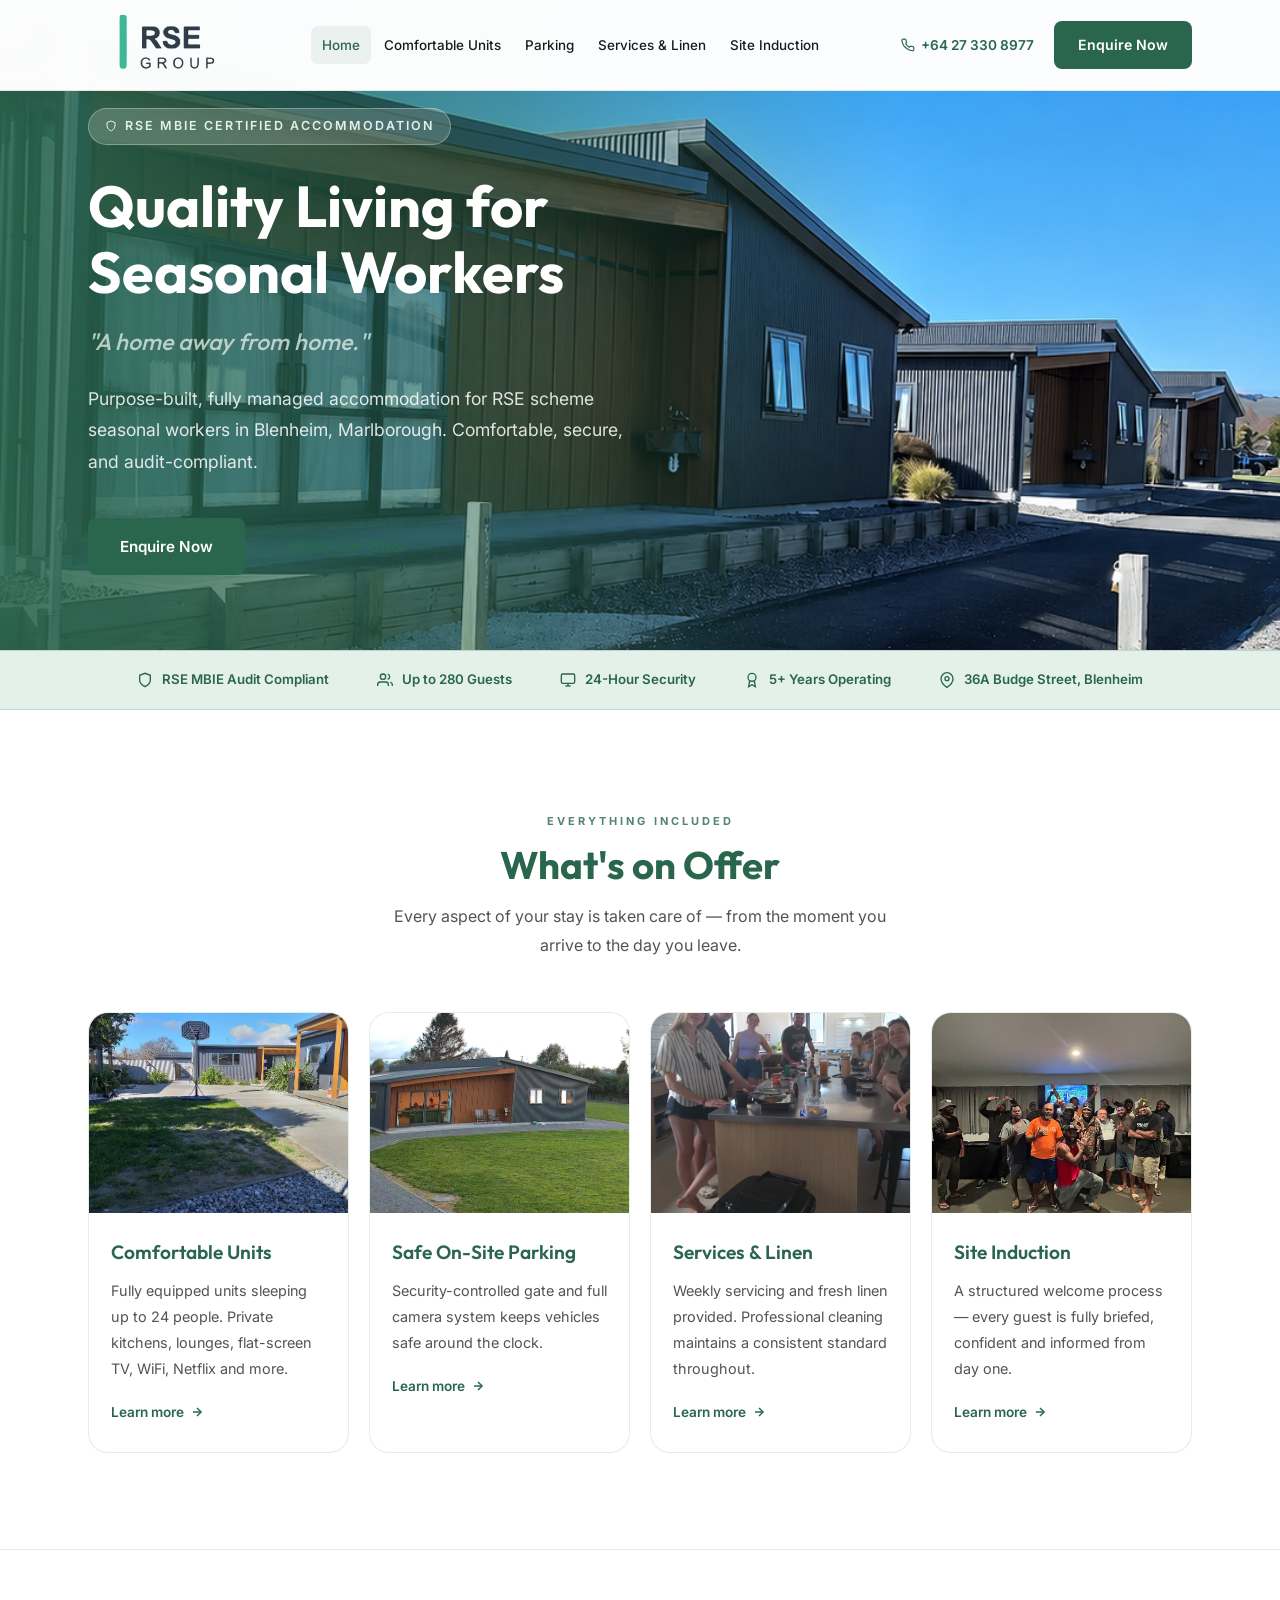
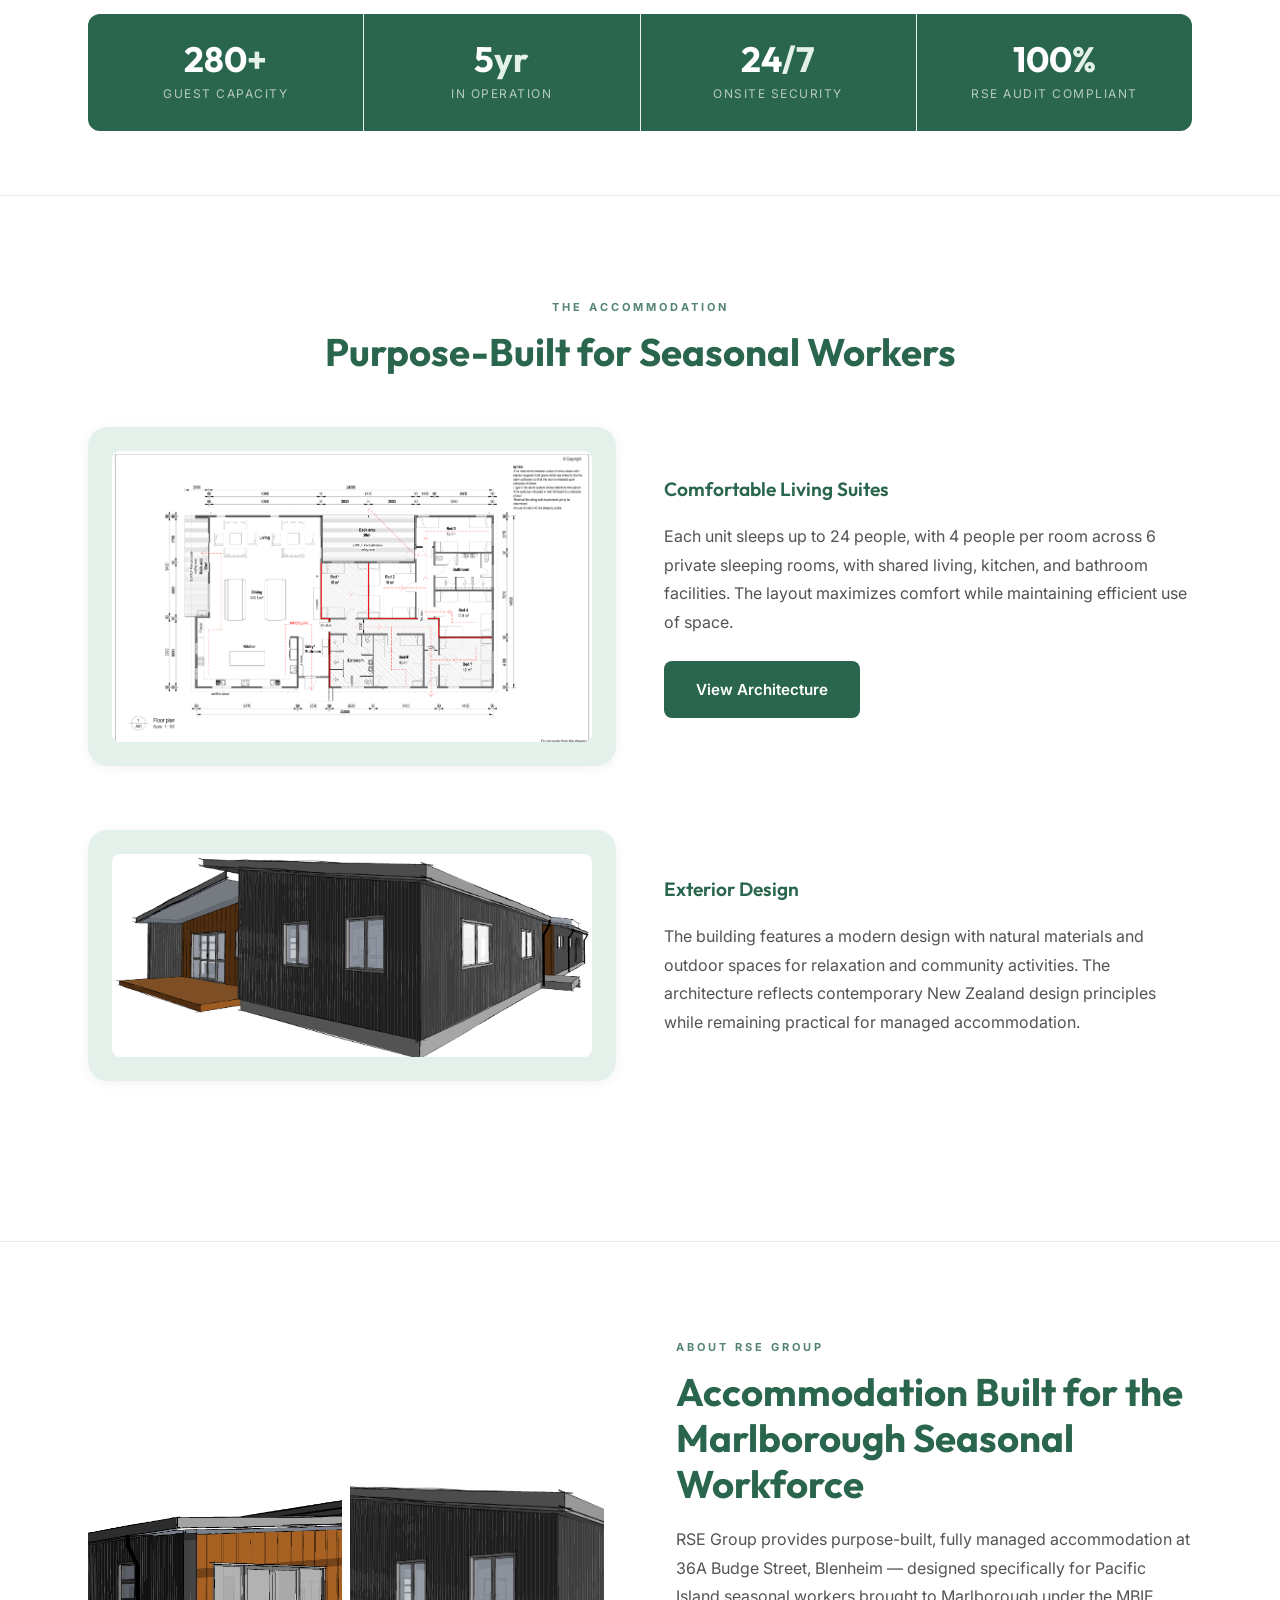
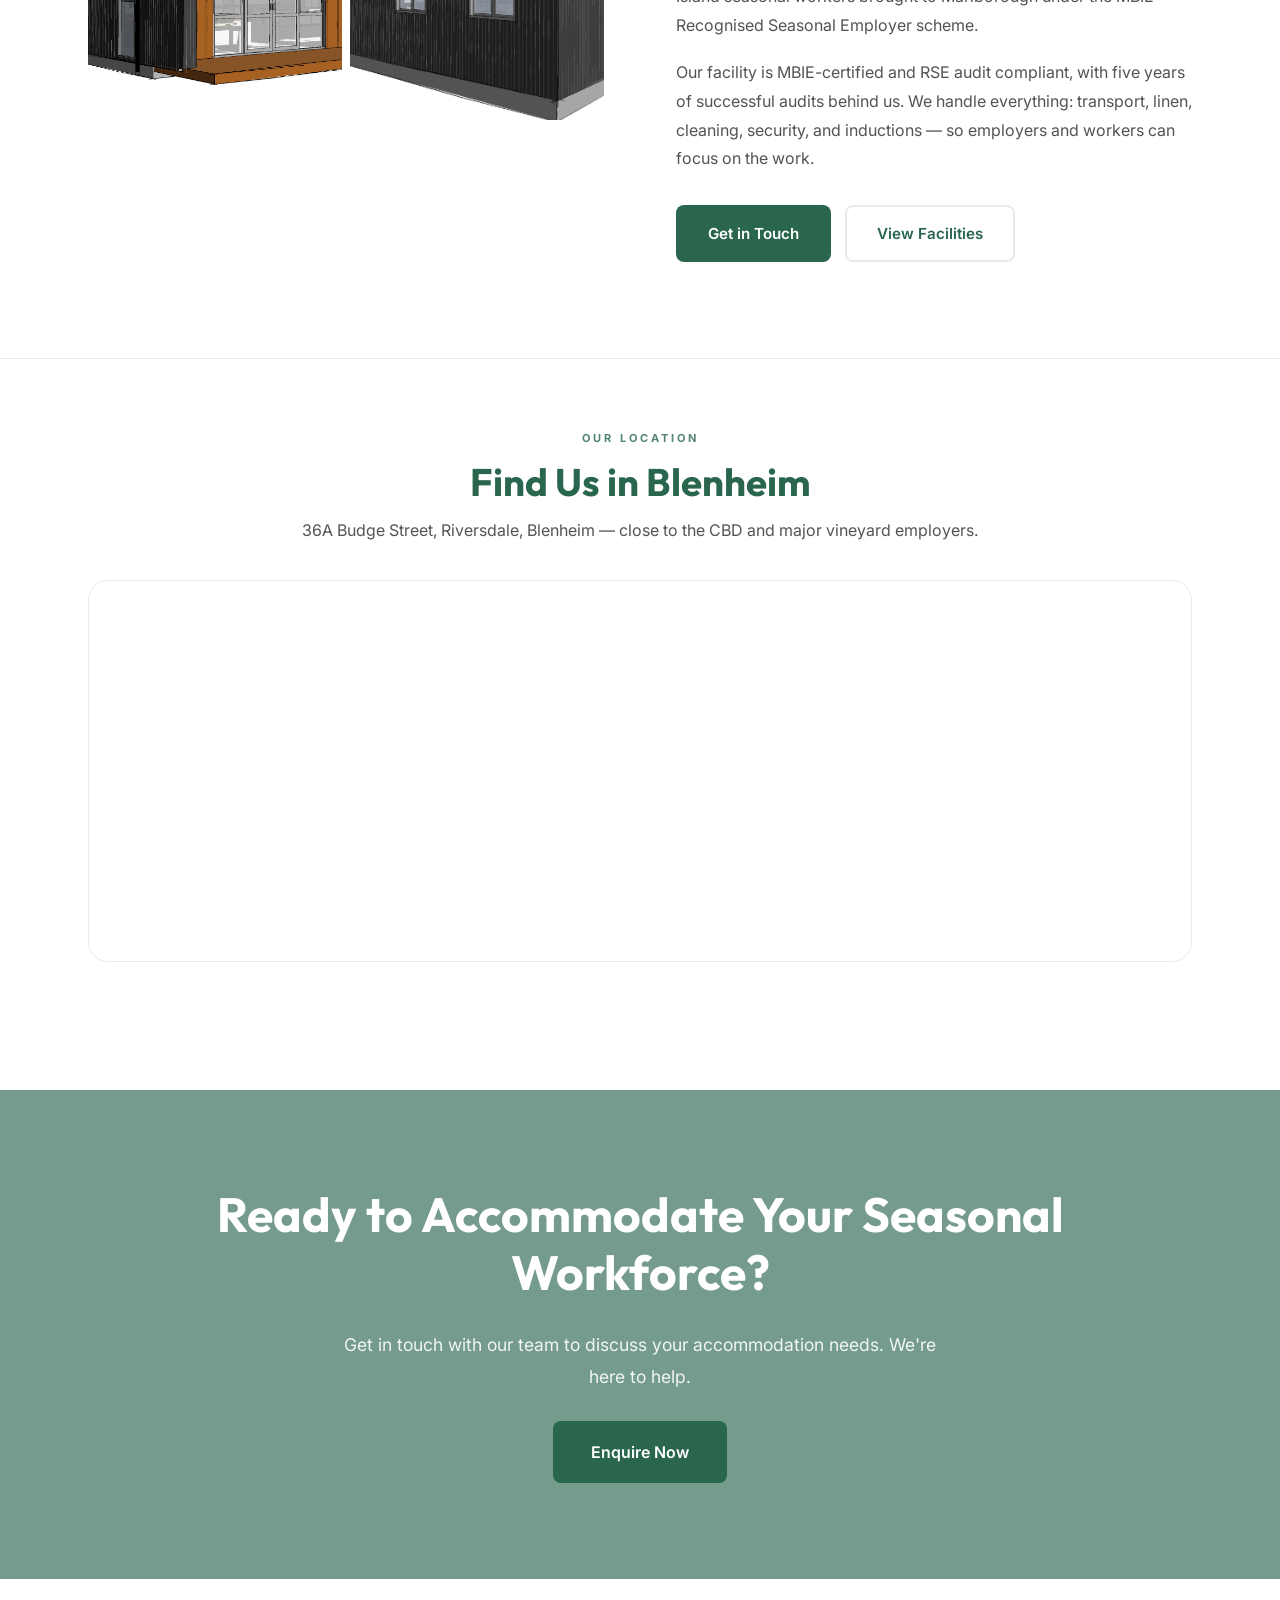
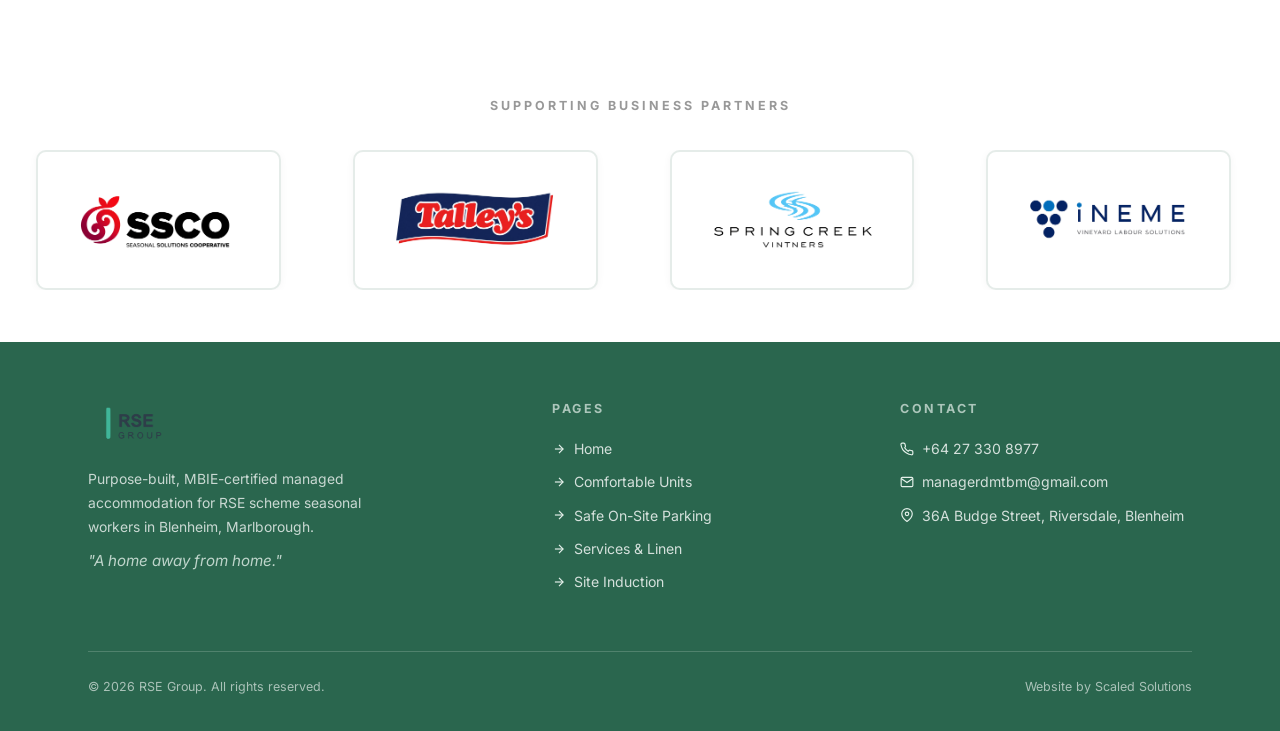
==== index.html @ e8ee1b6d "feat: replace all site images with architectural renders only - Remove all accommodation/interior ph" ====
<!DOCTYPE html>
<html lang="en">
<head>
  <meta charset="UTF-8" />
  <meta name="viewport" content="width=device-width, initial-scale=1.0" />
  <title>RSE Group — Quality Living for Seasonal Workers, Blenheim</title>
  <meta name="description" content="RSE Group provides MBIE-certified managed accommodation for up to 280 RSE seasonal workers in Blenheim, Marlborough. A home away from home." />
  <meta property="og:image" content="https://rse-group-demo.vercel.app/assets/images/RSE_Blenheim_render_front.png" />
  <meta property="og:image:alt" content="RSE Blenheim accommodation, exterior render" />
  <meta property="og:type" content="website" />
  <link rel="preconnect" href="https://fonts.googleapis.com" />
  <link rel="preconnect" href="https://fonts.gstatic.com" crossorigin />
  <link href="https://fonts.googleapis.com/css2?family=Outfit:wght@500;600;700;800&family=Inter:wght@400;500;600;700&display=swap" rel="stylesheet" />
  <link rel="stylesheet" href="assets/style.css" />
<link rel="dns-prefetch" href="https://fonts.googleapis.com" />
<link rel="dns-prefetch" href="https://fonts.gstatic.com" />
  <link rel="icon" type="image/x-icon" href="assets/favicon.ico" />
  <link rel="icon" type="image/png" sizes="16x16" href="assets/favicon-16x16.png" />
  <link rel="icon" type="image/png" sizes="32x32" href="assets/favicon-32x32.png" />
  <link rel="apple-touch-icon" href="assets/apple-touch-icon.png" />
  <style>
    /* HOME-SPECIFIC */
    .hero {
      padding: 108px 0 64px;
      background-image: linear-gradient(90deg, rgba(42,102,78,0.9) 0%, rgba(42,102,78,0.5) 40%, transparent 70%), url('assets/images/4kheroimage.png');
      background-position: center;
      background-size: cover;
      background-repeat: no-repeat;
      background-attachment: fixed;
      position: relative;
      min-height: 650px;
    }
    .hero-split {
      display: grid;
      grid-template-columns: 1fr;
      gap: 56px;
      align-items: center;
    }
    @media(max-width:900px) {
      .hero-split { grid-template-columns: 1fr; }
      .hero { background: var(--forest-green); }
    }
    .hero-inner { max-width: 540px; }
    .hero-badge {
      display: inline-flex; align-items: center; gap: 8px;
      background: rgba(228,240,234,.2); border: 1px solid rgba(228,240,234,.35);
      color: var(--mint); font-size: .78rem; font-weight: 600; letter-spacing: 2px;
      text-transform: uppercase; padding: 7px 16px; border-radius: 99px; margin-bottom: 28px;
    }
    .hero h1 { margin-bottom: 16px; color: var(--white); }
    .hero .tagline { font-family: 'Outfit', sans-serif; font-size: 1.45rem; font-weight: 500; color: rgba(228,240,234,.75); font-style: italic; margin-bottom: 20px; }
    .hero .lead { font-size: 1.1rem; color: rgba(255,255,255,.85); max-width: 540px; margin-bottom: 40px; }
    .hero-actions { display: flex; gap: 14px; flex-wrap: wrap; }
    .hero-img { display: none; }

    /* OFFER CARDS */
    .offer-grid { display: grid; grid-template-columns: repeat(4,1fr); gap: 20px; }
    @media(max-width:900px) { .offer-grid { grid-template-columns: 1fr 1fr; } }
    @media(max-width:540px) { .offer-grid { grid-template-columns: 1fr; } }

    /* ABOUT */
    .about-img { border-radius: var(--radius-lg); overflow: hidden; }
    .about-img img { width: 100%; height: auto; object-fit: contain; display: block; }

    /* STATS */
    .stats-row { display: grid; grid-template-columns: repeat(4,1fr); gap: 1px; background: rgba(42,102,78,.1); border-radius: var(--radius); overflow: hidden; }
    .stat-cell { padding: 28px 24px; background: var(--forest-green); text-align: center; }
    .stat-num { font-family: 'Outfit', sans-serif; font-size: 2.2rem; font-weight: 700; color: var(--white); line-height: 1; margin-bottom: 6px; }
    .stat-num span { color: var(--mint); }
    .stat-label { font-size: .75rem; text-transform: uppercase; letter-spacing: 1.5px; color: rgba(255,255,255,.65); }
    @media(max-width:700px) { .stats-row { grid-template-columns: 1fr 1fr; } }
  </style>
</head>
<body>

<!-- HEADER -->
<header class="site-header" id="site-header">
  <div class="container">
    <div class="header-inner">
      <a href="index.html" class="header-logo">
        <img src="assets/rse-logo.png" alt="RSE Group logo" />
      </a>
      <nav class="header-nav">
        <a href="index.html" class="active">Home</a>
        <a href="units.html">Comfortable Units</a>
        <a href="parking.html">Parking</a>
        <a href="services.html">Services &amp; Linen</a>
        <a href="induction.html">Site Induction</a>
        <a href="contact.html">Enquire</a>
      </nav>
      <div class="header-right">
        <a href="tel:+6427330897" class="header-phone">
          <svg width="14" height="14" viewBox="0 0 24 24" fill="none" stroke="currentColor" stroke-width="2"><path d="M22 16.92v3a2 2 0 0 1-2.18 2 19.79 19.79 0 0 1-8.63-3.07A19.5 19.5 0 0 1 4.69 13 19.79 19.79 0 0 1 1.61 4.38 2 2 0 0 1 3.58 2h3a2 2 0 0 1 2 1.72 12.84 12.84 0 0 0 .7 2.81 2 2 0 0 1-.45 2.11L8.09 9.91a16 16 0 0 0 5.93 5.93l1.27-1.27a2 2 0 0 1 2.11-.45 12.84 12.84 0 0 0 2.81.7A2 2 0 0 1 22 16.92z"/></svg>
          +64 27 330 8977
        </a>
        <a href="contact.html" class="btn btn-orange header-cta">Enquire Now</a>
      </div>
      <button class="nav-toggle" onclick="toggleNav()" aria-label="Menu">
        <svg viewBox="0 0 24 24" fill="none" stroke="currentColor" stroke-width="2"><line x1="3" y1="6" x2="21" y2="6"/><line x1="3" y1="12" x2="21" y2="12"/><line x1="3" y1="18" x2="21" y2="18"/></svg>
      </button>
    </div>
    <nav class="mobile-nav" id="mobile-nav">
      <a href="index.html">Home</a>
      <a href="units.html">Comfortable Units</a>
      <a href="parking.html">Safe On-Site Parking</a>
      <a href="services.html">Services &amp; Linen</a>
      <a href="induction.html">Site Induction</a>
      <a href="contact.html" style="color:var(--forest-green);font-weight:600;">Enquire Now →</a>
    </nav>
  </div>
</header>

<!-- HERO -->
<section class="hero">
  <div class="container">
    <div class="hero-split">
      <div class="hero-inner">
        <div class="hero-badge">
          <svg width="12" height="12" viewBox="0 0 24 24" fill="none" stroke="currentColor" stroke-width="2"><path d="M12 22s8-4 8-10V5l-8-3-8 3v7c0 6 8 10 8 10z"/></svg>
          RSE MBIE Certified Accommodation
        </div>
        <h1>Quality Living for Seasonal Workers</h1>
        <p class="tagline">"A home away from home."</p>
        <p class="lead">Purpose-built, fully managed accommodation for RSE scheme seasonal workers in Blenheim, Marlborough. Comfortable, secure, and audit-compliant.</p>
        <div class="hero-actions">
          <a href="mailto:managerdmtbm@gmail.com" class="btn btn-orange">Enquire Now</a>
          <a href="#offer" class="btn btn-outline-cream">What's on Offer</a>
        </div>
      </div>
    </div>
  </div>
</section>

<!-- TRUST STRIP -->
<div class="trust-strip">
  <div class="container">
    <div class="trust-inner">
      <div class="trust-item">
        <svg width="16" height="16" viewBox="0 0 24 24" fill="none" stroke="currentColor" stroke-width="2"><path d="M12 22s8-4 8-10V5l-8-3-8 3v7c0 6 8 10 8 10z"/></svg>
        RSE MBIE Audit Compliant
      </div>
      <div class="trust-item">
        <svg width="16" height="16" viewBox="0 0 24 24" fill="none" stroke="currentColor" stroke-width="2"><path d="M17 21v-2a4 4 0 0 0-4-4H5a4 4 0 0 0-4 4v2"/><circle cx="9" cy="7" r="4"/><path d="M23 21v-2a4 4 0 0 0-3-3.87"/><path d="M16 3.13a4 4 0 0 1 0 7.75"/></svg>
        Up to 280 Guests
      </div>
      <div class="trust-item">
        <svg width="16" height="16" viewBox="0 0 24 24" fill="none" stroke="currentColor" stroke-width="2"><rect x="2" y="3" width="20" height="14" rx="2"/><line x1="8" y1="21" x2="16" y2="21"/><line x1="12" y1="17" x2="12" y2="21"/></svg>
        24-Hour Security
      </div>
      <div class="trust-item">
        <svg width="16" height="16" viewBox="0 0 24 24" fill="none" stroke="currentColor" stroke-width="2"><circle cx="12" cy="8" r="6"/><path d="M15.477 12.89L17 22l-5-3-5 3 1.523-9.11"/></svg>
        5+ Years Operating
      </div>
      <div class="trust-item">
        <svg width="16" height="16" viewBox="0 0 24 24" fill="none" stroke="currentColor" stroke-width="2"><path d="M21 10c0 7-9 13-9 13s-9-6-9-13a9 9 0 0 1 18 0z"/><circle cx="12" cy="10" r="3"/></svg>
        36A Budge Street, Blenheim
      </div>
    </div>
  </div>
</div>

<!-- WHAT'S ON OFFER -->
<section class="section" id="offer">
  <div class="container">
    <div class="text-center mb-24" style="margin-bottom:52px;">
      <div class="eyebrow">Everything Included</div>
      <h2>What's on Offer</h2>
      <p style="max-width:520px;margin:14px auto 0;">Every aspect of your stay is taken care of — from the moment you arrive to the day you leave.</p>
    </div>
    <div class="offer-grid">
      <a href="units.html" class="card" style="padding:0;overflow:hidden;">
        <div class="offer-thumb">
          <img src="assets/images/ACCOM-from-the-back-web.jpg" alt="RSE Group accommodation building" loading="lazy" />
        </div>
        <div style="padding:24px 22px 28px;">
          <h3>Comfortable Units</h3>
          <p style="margin:8px 0 16px;">Fully equipped units sleeping up to 24 people. Private kitchens, lounges, flat-screen TV, WiFi, Netflix and more.</p>
          <span class="card-link">Learn more <svg width="14" height="14" viewBox="0 0 24 24" fill="none" stroke="currentColor" stroke-width="2.5"><line x1="5" y1="12" x2="19" y2="12"/><polyline points="12 5 19 12 12 19"/></svg></span>
        </div>
      </a>
      <a href="parking.html" class="card" style="padding:0;overflow:hidden;">
        <div class="offer-thumb">
          <img src="assets/images/ACCOM-CCTV-front-view-web.jpg" alt="RSE Group CCTV security front view" loading="lazy" />
        </div>
        <div style="padding:24px 22px 28px;">
          <h3>Safe On-Site Parking</h3>
          <p style="margin:8px 0 16px;">Security-controlled gate and full camera system keeps vehicles safe around the clock.</p>
          <span class="card-link">Learn more <svg width="14" height="14" viewBox="0 0 24 24" fill="none" stroke="currentColor" stroke-width="2.5"><line x1="5" y1="12" x2="19" y2="12"/><polyline points="12 5 19 12 12 19"/></svg></span>
        </div>
      </a>
      <a href="services.html" class="card" style="padding:0;overflow:hidden;">
        <div class="offer-thumb">
          <img src="assets/images/new-worker-kitchen.avif" alt="Professional cleaning staff maintaining RSE Group accommodation" loading="lazy" />
        </div>
        <div style="padding:24px 22px 28px;">
          <h3>Services &amp; Linen</h3>
          <p style="margin:8px 0 16px;">Weekly servicing and fresh linen provided. Professional cleaning maintains a consistent standard throughout.</p>
          <span class="card-link">Learn more <svg width="14" height="14" viewBox="0 0 24 24" fill="none" stroke="currentColor" stroke-width="2.5"><line x1="5" y1="12" x2="19" y2="12"/><polyline points="12 5 19 12 12 19"/></svg></span>
        </div>
      </a>
      <a href="induction.html" class="card" style="padding:0;overflow:hidden;">
        <div class="offer-thumb">
          <img src="assets/images/Workers-in-lounge-web.jpg" alt="Workers relaxing in the communal lounge" loading="lazy" />
        </div>
        <div style="padding:24px 22px 28px;">
          <h3>Site Induction</h3>
          <p style="margin:8px 0 16px;">A structured welcome process — every guest is fully briefed, confident and informed from day one.</p>
          <span class="card-link">Learn more <svg width="14" height="14" viewBox="0 0 24 24" fill="none" stroke="currentColor" stroke-width="2.5"><line x1="5" y1="12" x2="19" y2="12"/><polyline points="12 5 19 12 12 19"/></svg></span>
        </div>
      </a>
    </div>
  </div>
</section>

<div class="divider"></div>

<!-- STATS -->
<section class="section-sm">
  <div class="container">
    <div class="stats-row">
      <div class="stat-cell">
        <div class="stat-num">280<span>+</span></div>
        <div class="stat-label">Guest capacity</div>
      </div>
      <div class="stat-cell">
        <div class="stat-num">5<span>yr</span></div>
        <div class="stat-label">In operation</div>
      </div>
      <div class="stat-cell">
        <div class="stat-num">24<span>/7</span></div>
        <div class="stat-label">Onsite security</div>
      </div>
      <div class="stat-cell">
        <div class="stat-num">100<span>%</span></div>
        <div class="stat-label">RSE audit compliant</div>
      </div>
    </div>
  </div>
</section>

<div class="divider"></div>

<!-- THE BUILD -->
<section class="section">
  <div class="container">
    <div class="text-center mb-24" style="margin-bottom:52px;">
      <div class="eyebrow">The Accommodation</div>
      <h2>Purpose-Built for Seasonal Workers</h2>
    </div>
    <div style="display:grid;grid-template-columns:1fr 1fr;gap:48px;align-items:center;margin-bottom:64px;">
      <div class="build-image-container">
        <img loading="lazy" src="assets/images/RSE_Blenheim_floor_plan.png" alt="RSE Blenheim accommodation floor plan layout" />
      </div>
      <div class="build-content">
        <h3 style="margin-bottom:16px;">Comfortable Living Suites</h3>
        <p style="margin-bottom:24px;">Each unit sleeps up to 24 people, with 4 people per room across 6 private sleeping rooms, with shared living, kitchen, and bathroom facilities. The layout maximizes comfort while maintaining efficient use of space.</p>
        <a href="#" class="btn btn-orange" onclick="document.querySelector('.elevations-gallery')?.scrollIntoView({behavior:'smooth'}); return false;">View Architecture</a>
      </div>
    </div>
    <div style="display:grid;grid-template-columns:1fr 1fr;gap:48px;align-items:center;margin-bottom:64px;">
      <div class="build-content" style="order:2;">
        <h3 style="margin-bottom:16px;">Exterior Design</h3>
        <p>The building features a modern design with natural materials and outdoor spaces for relaxation and community activities. The architecture reflects contemporary New Zealand design principles while remaining practical for managed accommodation.</p>
      </div>
      <div class="build-image-container" style="order:1;">
        <img loading="lazy" src="assets/images/RSE_Blenheim_render_rear.png" alt="RSE Blenheim accommodation, rear exterior render" />
      </div>
    </div>
  </div>
</section>

<div class="divider"></div>

<!-- ABOUT -->
<section class="section">
  <div class="container">
    <div class="feature-row">
      <div style="display:grid;grid-template-columns:1fr 1fr;gap:8px;border-radius:var(--radius-lg);overflow:hidden;">
        <div class="gallery-tile"><img loading="lazy" src="assets/images/RSE_Blenheim_render_front.png" alt="RSE Blenheim accommodation, front view architectural render" /></div>
        <div class="gallery-tile"><img loading="lazy" src="assets/images/RSE_Blenheim_render_rear.png" alt="RSE Blenheim accommodation, rear view architectural render" /></div>
      </div>
      <div class="feature-content">
        <span class="eyebrow">About RSE Group</span>
        <h2>Accommodation Built for the Marlborough Seasonal Workforce</h2>
        <p>RSE Group provides purpose-built, fully managed accommodation at 36A Budge Street, Blenheim — designed specifically for Pacific Island seasonal workers brought to Marlborough under the MBIE Recognised Seasonal Employer scheme.</p>
        <p>Our facility is MBIE-certified and RSE audit compliant, with five years of successful audits behind us. We handle everything: transport, linen, cleaning, security, and inductions — so employers and workers can focus on the work.</p>
        <div style="margin-top:32px;display:flex;gap:14px;flex-wrap:wrap;">
          <a href="mailto:managerdmtbm@gmail.com" class="btn btn-orange">Get in Touch</a>
          <a href="units.html" class="btn btn-outline-cream">View Facilities</a>
        </div>
      </div>
    </div>
  </div>
</section>

<div class="divider"></div>

<!-- MAP -->
<section class="section-sm">
  <div class="container">
    <div class="text-center" style="margin-bottom:36px;">
      <div class="eyebrow">Our Location</div>
      <h2>Find Us in Blenheim</h2>
      <p style="margin-top:10px;">36A Budge Street, Riversdale, Blenheim — close to the CBD and major vineyard employers.</p>
    </div>
    <div class="map-embed-wrap">
      <iframe
        src="https://www.google.com/maps/embed?pb=!1m18!1m12!1m3!1d2886.5!2d173.9642!3d-41.5148!2m3!1f0!2f0!3f0!3m2!1i1024!2i768!4f13.1!3m3!1m2!1s0x6d38a9a86f1a3b2f%3A0x1!2s36A+Budge+Street%2C+Blenheim!5e0!3m2!1sen!2snz!4v1"
        allowfullscreen="" loading="lazy" referrerpolicy="no-referrer-when-downgrade"
        title="RSE Group location map">
      </iframe>
    </div>
  </div>
</section>

<!-- CTA WITH BACKGROUND -->
<section class="cta-section">
  <div class="container">
    <div class="cta-content">
      <h2>Ready to Accommodate Your Seasonal Workforce?</h2>
      <p>Get in touch with our team to discuss your accommodation needs. We're here to help.</p>
      <a href="contact.html" class="btn btn-orange" style="font-size:1rem;padding:16px 36px;">Enquire Now</a>
    </div>
  </div>
</section>

<!-- PARTNERS -->
<section class="partners-section">
  <div class="container">
    <p class="partners-label">Supporting Business Partners</p>
  </div>
  <div class="partners-marquee-wrap">
    <div class="partners-marquee">
      <a href="https://ssco.co.nz" target="_blank" rel="noopener noreferrer" aria-label="Visit SSCO website" class="partner-link">
        <img loading="lazy" src="assets/images/SSCO_Logo_transparent.png" alt="SSCO" />
      </a>
      <a href="https://www.talleys.co.nz" target="_blank" rel="noopener noreferrer" aria-label="Visit Talley's website" class="partner-link">
        <img loading="lazy" src="assets/images/Talleys_Logo_transparent.png" alt="Talley's" />
      </a>
      <a href="https://scvl.co.nz" target="_blank" rel="noopener noreferrer" aria-label="Visit Spring Creek Vintners website" class="partner-link">
        <img loading="lazy" src="assets/images/SPringCreek_logo_transparent.png" alt="Spring Creek Vintners" />
      </a>
      <img loading="lazy" src="assets/images/Ineme_logo_transparent.png" alt="iNEME" />
      <a href="https://nzee.nz/membership/nzee-member-employer-map/member/joe-walker" target="_blank" rel="noopener noreferrer" aria-label="Visit AVS (Alapa) profile" class="partner-link">
        <img loading="lazy" src="assets/images/AVS_logo_transparent.png" alt="AVS (Alapa)" />
      </a>
      <a href="https://ssco.co.nz" target="_blank" rel="noopener noreferrer" aria-label="Visit SSCO website" class="partner-link" aria-hidden="true">
        <img loading="lazy" src="assets/images/SSCO_Logo_transparent.png" alt="" aria-hidden="true" />
      </a>
      <a href="https://www.talleys.co.nz" target="_blank" rel="noopener noreferrer" aria-label="Visit Talley's website" class="partner-link" aria-hidden="true">
        <img loading="lazy" src="assets/images/Talleys_Logo_transparent.png" alt="" aria-hidden="true" />
      </a>
      <a href="https://scvl.co.nz" target="_blank" rel="noopener noreferrer" aria-label="Visit Spring Creek Vintners website" class="partner-link" aria-hidden="true">
        <img loading="lazy" src="assets/images/SPringCreek_logo_transparent.png" alt="" aria-hidden="true" />
      </a>
      <img loading="lazy" src="assets/images/Ineme_logo_transparent.png" alt="" aria-hidden="true" />
      <a href="https://nzee.nz/membership/nzee-member-employer-map/member/joe-walker" target="_blank" rel="noopener noreferrer" aria-label="Visit AVS (Alapa) profile" class="partner-link" aria-hidden="true">
        <img loading="lazy" src="assets/images/AVS_logo_transparent.png" alt="" aria-hidden="true" />
      </a>
    </div>
  </div>
</section>

<!-- CONTACT FOOTER -->
<footer class="contact-footer">
  <div class="container">
    <div class="contact-footer-grid">
      <div class="footer-brand">
        <img src="assets/rse-logo.png" alt="RSE Group" />
        <p>Purpose-built, MBIE-certified managed accommodation for RSE scheme seasonal workers in Blenheim, Marlborough.</p>
        <span class="footer-tagline">"A home away from home."</span>
      </div>
      <div class="footer-col">
        <h4>Pages</h4>
        <ul>
          <li><a href="index.html"><svg viewBox="0 0 24 24" fill="none" stroke="currentColor" stroke-width="2"><line x1="5" y1="12" x2="19" y2="12"/><polyline points="12 5 19 12 12 19"/></svg>Home</a></li>
          <li><a href="units.html"><svg viewBox="0 0 24 24" fill="none" stroke="currentColor" stroke-width="2"><line x1="5" y1="12" x2="19" y2="12"/><polyline points="12 5 19 12 12 19"/></svg>Comfortable Units</a></li>
          <li><a href="parking.html"><svg viewBox="0 0 24 24" fill="none" stroke="currentColor" stroke-width="2"><line x1="5" y1="12" x2="19" y2="12"/><polyline points="12 5 19 12 12 19"/></svg>Safe On-Site Parking</a></li>
          <li><a href="services.html"><svg viewBox="0 0 24 24" fill="none" stroke="currentColor" stroke-width="2"><line x1="5" y1="12" x2="19" y2="12"/><polyline points="12 5 19 12 12 19"/></svg>Services &amp; Linen</a></li>
          <li><a href="induction.html"><svg viewBox="0 0 24 24" fill="none" stroke="currentColor" stroke-width="2"><line x1="5" y1="12" x2="19" y2="12"/><polyline points="12 5 19 12 12 19"/></svg>Site Induction</a></li>
        </ul>
      </div>
      <div class="footer-col">
        <h4>Contact</h4>
        <ul>
          <li><a href="tel:+6427330897"><svg viewBox="0 0 24 24" fill="none" stroke="currentColor" stroke-width="2"><path d="M22 16.92v3a2 2 0 0 1-2.18 2 19.79 19.79 0 0 1-8.63-3.07A19.5 19.5 0 0 1 4.69 13 19.79 19.79 0 0 1 1.61 4.38 2 2 0 0 1 3.58 2h3a2 2 0 0 1 2 1.72 12.84 12.84 0 0 0 .7 2.81 2 2 0 0 1-.45 2.11L8.09 9.91a16 16 0 0 0 5.93 5.93l1.27-1.27a2 2 0 0 1 2.11-.45 12.84 12.84 0 0 0 2.81.7A2 2 0 0 1 22 16.92z"/></svg>+64 27 330 8977</a></li>
          <li><a href="mailto:managerdmtbm@gmail.com"><svg viewBox="0 0 24 24" fill="none" stroke="currentColor" stroke-width="2"><path d="M4 4h16c1.1 0 2 .9 2 2v12c0 1.1-.9 2-2 2H4c-1.1 0-2-.9-2-2V6c0-1.1.9-2 2-2z"/><polyline points="22,6 12,13 2,6"/></svg>managerdmtbm@gmail.com</a></li>
          <li><span><svg viewBox="0 0 24 24" fill="none" stroke="currentColor" stroke-width="2"><path d="M21 10c0 7-9 13-9 13s-9-6-9-13a9 9 0 0 1 18 0z"/><circle cx="12" cy="10" r="3"/></svg>36A Budge Street, Riversdale, Blenheim</span></li>
        </ul>
      </div>
    </div>
    <div class="footer-bottom">
      <p>&copy; 2026 RSE Group. All rights reserved.</p>
      <a href="https://scaledsolutions.nz" target="_blank" rel="noopener">Website by Scaled Solutions</a>
    </div>
  </div>
</footer>

<script>
function toggleNav() {
  document.getElementById('mobile-nav').classList.toggle('open');
}
window.addEventListener('scroll', () => {
  document.getElementById('site-header').style.boxShadow =
    window.scrollY > 40 ? '0 2px 32px rgba(0,0,0,.35)' : 'none';
});
</script>
</body>
</html>
---- assets/style.css ----
/* ── RSE GROUP — WHITE + FOREST GREEN IDENTITY ── */
*, *::before, *::after { box-sizing: border-box; margin: 0; padding: 0; }

:root {
  /* Primary Brand Palette */
  --forest-green:        #2A664E;
  --forest-green-dark:   #1F4E3C;
  --forest-green-light:  rgba(42, 102, 78, 0.08);
  --mint:                #E4F0EA;
  --white:               #FFFFFF;
  --text-dark:           #1A1A1A;
  --text-light:          #FFFFFF;

  /* Supporting shades derived from core palette */
  --forest-green-border: rgba(42, 102, 78, 0.12);
  --forest-green-hover:  rgba(42, 102, 78, 0.06);

  /* Design tokens */
  --radius:              12px;
  --radius-lg:           20px;
  --shadow:              0 4px 24px rgba(0,0,0,.08);
  --shadow-lg:           0 12px 48px rgba(0,0,0,.12);
  --transition:          .28s cubic-bezier(.4,0,.2,1);
  --font-head:           'Outfit', sans-serif;
  --font-body:           'Inter', sans-serif;
}

html { scroll-behavior: smooth; }
body {
  font-family: var(--font-body);
  background: var(--white);
  color: var(--text-dark);
  line-height: 1.65;
  overflow-x: hidden;
}
a { color: inherit; text-decoration: none; }
img { display: block; max-width: 100%; }
ul { list-style: none; }
button { font-family: inherit; cursor: pointer; border: none; }

/* ── LAYOUT ── */
.container { max-width: 1160px; margin: 0 auto; padding: 0 28px; }
.section    { padding: 96px 0; }
.section-sm { padding: 64px 0; }
.text-center { text-align: center; }

/* ── TYPOGRAPHY ── */
.eyebrow {
  display: inline-block;
  font-size: 11px; font-weight: 700;
  letter-spacing: 3px; text-transform: uppercase;
  color: var(--forest-green); opacity: .8;
  margin-bottom: 12px;
}
h1 { font-family: var(--font-head); font-size: clamp(2.4rem,5vw,3.6rem); font-weight: 700; color: var(--forest-green); line-height: 1.15; }
h2 { font-family: var(--font-head); font-size: clamp(1.8rem,3vw,2.6rem); font-weight: 700; color: var(--forest-green); line-height: 1.2; }
h3 { font-family: var(--font-head); font-size: 1.2rem; font-weight: 600; color: var(--forest-green); }
p  { color: rgba(26,26,26,.75); line-height: 1.8; }

/* ── BUTTONS ── */
.btn {
  display: inline-flex; align-items: center; gap: 8px;
  padding: 14px 30px; border-radius: 8px;
  font-family: var(--font-body); font-weight: 600; font-size: .95rem;
  transition: var(--transition); border: 2px solid transparent; cursor: pointer;
}
.btn-orange {
  background: var(--forest-green);
  color: var(--text-light);
}
.btn-orange:hover {
  background: var(--forest-green-dark);
  transform: translateY(-2px);
  box-shadow: 0 8px 24px rgba(42, 102, 78, .3);
}
.btn-orange:focus {
  outline: 2px solid var(--forest-green-dark);
  outline-offset: 2px;
}
.btn-outline-cream {
  background: transparent;
  color: var(--forest-green);
  border-color: var(--forest-green-border);
}
.btn-outline-cream:hover {
  border-color: var(--forest-green);
  background: var(--forest-green-light);
}
.btn-outline-cream:focus {
  outline: 2px solid var(--forest-green);
  outline-offset: 2px;
}

/* ── HEADER ── */
.site-header {
  position: fixed; top: 0; left: 0; right: 0; z-index: 200;
  background: rgba(255, 255, 255, .98);
  backdrop-filter: blur(12px);
  border-bottom: 1px solid var(--forest-green-border);
  transition: var(--transition);
  box-shadow: 0 1px 3px rgba(0,0,0,.05);
}
.header-inner {
  display: flex; align-items: center; justify-content: space-between;
  padding: 0px 0; gap: 24px;
}
.header-logo { display: flex; align-items: center; gap: 14px; }
.header-logo img { height: 90px; width: auto; object-fit: contain; }
.header-logo-text {}
.header-logo-text strong { display: block; font-family: var(--font-head); font-size: 1.1rem; font-weight: 700; color: var(--forest-green); letter-spacing: .5px; }
.header-logo-text span { display: block; font-size: .72rem; color: rgba(42, 102, 78, .65); letter-spacing: 1.5px; text-transform: uppercase; margin-top: 1px; }
.header-nav { display: flex; align-items: center; gap: 2px; }
.header-nav a {
  padding: 8px 11px; border-radius: 7px;
  font-size: .84rem; font-weight: 500; color: var(--text-dark);
  white-space: nowrap;
  transition: var(--transition);
}
.header-nav a:hover, .header-nav a.active {
  color: var(--forest-green);
  background: var(--forest-green-light);
}
.header-nav a[href="contact.html"] {
  background: linear-gradient(135deg, rgba(42,102,78,0.15) 0%, rgba(42,102,78,0.08) 100%);
  border-bottom: 2px solid var(--forest-green);
  color: var(--forest-green);
}
/* Hide Enquire nav link, show only green button */
.header-nav a[href="contact.html"] {
  display: none;
}
.header-right { display: flex; align-items: center; gap: 20px; flex-shrink: 0; }
.header-phone { font-size: .85rem; font-weight: 600; color: var(--forest-green); display: flex; align-items: center; gap: 6px; }
.header-phone svg { color: var(--forest-green); }
.header-cta { padding: 10px 22px; font-size: .88rem; }

/* Mobile nav toggle */
.nav-toggle { display: none; background: none; color: var(--forest-green); padding: 6px; }
.nav-toggle svg { width: 22px; height: 22px; }
.mobile-nav {
  display: none; flex-direction: column; gap: 4px;
  padding: 12px 28px 20px; border-top: 1px solid var(--forest-green-border);
}
.mobile-nav a { padding: 10px 0; font-size: .92rem; color: var(--text-dark); border-bottom: 1px solid var(--forest-green-light); }
.mobile-nav a:last-child { border-bottom: none; }
.mobile-nav.open { display: flex; }

@media(max-width:900px) {
  .header-nav { display: none; }
  .header-phone { display: none; }
  .nav-toggle { display: flex; }
}
@media(max-width:900px) {
  .header-logo img { height: 76px; }
}
@media(max-width:480px) {
  .header-cta { display: none; }
  .header-logo img { height: 64px; }
}

/* ── BREADCRUMB ── */
.breadcrumb {
  padding: 12px 0; margin-top: 84px;
  border-bottom: 1px solid var(--forest-green-border);
}
.breadcrumb-inner { display: flex; align-items: center; gap: 8px; font-size: .82rem; color: rgba(26, 26, 26, .45); }
.breadcrumb-inner a { color: rgba(26, 26, 26, .65); transition: color var(--transition); }
.breadcrumb-inner a:hover { color: var(--forest-green); }
.breadcrumb-inner svg { width: 12px; height: 12px; color: var(--forest-green); }

/* ── TRUST BADGES ── */
.trust-strip {
  background: var(--mint);
  border-top: 1px solid rgba(42, 102, 78, .2);
  border-bottom: 1px solid rgba(42, 102, 78, .2);
  padding: 18px 0;
}
.trust-inner { display: flex; align-items: center; justify-content: center; gap: 48px; flex-wrap: wrap; }
.trust-item { display: flex; align-items: center; gap: 9px; font-size: .83rem; font-weight: 600; color: var(--forest-green); }
.trust-item svg { color: var(--forest-green); flex-shrink: 0; }
@media(max-width:700px) { .trust-inner { gap: 24px; } }

/* ── PAGE HERO ── */
.page-hero { padding: 140px 0 80px; }
.page-hero .eyebrow { margin-bottom: 10px; }
.page-hero h1 { margin-bottom: 20px; }
.page-hero .lead { font-size: 1.1rem; color: rgba(26, 26, 26, .7); max-width: 580px; margin-bottom: 36px; }
.page-hero-actions { display: flex; gap: 14px; flex-wrap: wrap; }
.page-hero-tag {
  display: inline-flex; align-items: center; gap: 7px;
  background: var(--mint);
  border: 1px solid rgba(42, 102, 78, .25);
  color: var(--forest-green); font-size: .8rem; font-weight: 600; letter-spacing: 1px;
  padding: 6px 14px; border-radius: 99px; margin-bottom: 28px; text-transform: uppercase;
}
.page-hero-tag svg { width: 13px; height: 13px; color: var(--forest-green); }

/* ── CARDS ── */
.card {
  background: var(--white);
  border: 1px solid var(--forest-green-border);
  border-radius: var(--radius-lg);
  padding: 36px 28px;
  transition: var(--transition);
}
.card:hover {
  background: var(--mint);
  border-color: var(--forest-green);
  transform: translateY(-4px);
  box-shadow: var(--shadow-lg);
}
.card-icon {
  width: 52px; height: 52px; border-radius: 12px;
  background: var(--mint);
  border: 1px solid rgba(42, 102, 78, .25);
  display: flex; align-items: center; justify-content: center;
  margin-bottom: 20px; color: var(--forest-green);
}
.card-icon svg { width: 24px; height: 24px; }
.card h3 { margin-bottom: 10px; }
.card p { font-size: .9rem; margin-bottom: 20px; }
.card-link {
  display: inline-flex; align-items: center; gap: 6px;
  font-size: .85rem; font-weight: 600; color: var(--forest-green);
  transition: gap var(--transition);
}
.card:hover .card-link { gap: 10px; }

/* ── SECTION DIVIDER ── */
.divider {
  height: 1px; background: var(--forest-green-border);
  margin: 0;
}

/* ── PARTNER LOGOS FOOTER ── */
.partners-section { padding: 52px 0; background: var(--white); overflow: hidden; }
.partners-label {
  text-align: center; font-size: .78rem; font-weight: 700;
  letter-spacing: 3px; text-transform: uppercase;
  color: rgba(26, 26, 26, .45); margin-bottom: 32px;
}
.partners-marquee-wrap { overflow: hidden; }
.partners-marquee {
  display: flex; align-items: center; gap: 72px;
  width: max-content;
  animation: marquee 20s linear infinite;
  padding: 0 36px;
}
.partners-marquee:hover { animation-play-state: paused; }
.partner-link {
  display: inline-flex;
  align-items: center;
  justify-content: center;
  transition: opacity .2s, transform .2s;
  cursor: pointer;
  text-decoration: none;
  pointer-events: auto;
}
.partner-link:hover {
  opacity: 0.8;
  transform: scale(1.05);
}
.partner-link img {
  height: 140px;
  width: auto;
  object-fit: contain;
  background: var(--white);
  border-radius: 10px;
  padding: 16px 28px;
  border: 2px solid var(--forest-green-border);
  box-shadow: 0 1px 8px rgba(0,0,0,.04);
  transition: box-shadow .2s;
  display: block;
  pointer-events: none;
}
.partner-link:hover img {
  box-shadow: 0 4px 16px rgba(42, 102, 78, .15);
}
.partners-marquee > img {
  height: 140px;
  width: auto;
  object-fit: contain;
  background: var(--white);
  border-radius: 10px;
  padding: 16px 28px;
  border: 2px solid var(--forest-green-border);
  box-shadow: 0 1px 8px rgba(0,0,0,.04);
  display: block;
}
@keyframes marquee {
  from { transform: translateX(0); }
  to   { transform: translateX(-50%); }
}

/* ── CONTACT FOOTER ── */
.contact-footer {
  padding: 56px 0 32px;
  background: var(--forest-green);
  border-top: 1px solid rgba(42, 102, 78, .2);
}
.contact-footer-grid { display: grid; grid-template-columns: 1.4fr 1fr 1fr; gap: 56px; margin-bottom: 48px; }
.footer-brand img { height: 52px; width: auto; margin-bottom: 16px; }
.footer-brand p { font-size: .87rem; color: rgba(255, 255, 255, .75); max-width: 280px; line-height: 1.75; }
.footer-tagline { font-style: italic; color: rgba(228, 240, 234, .8); font-size: .95rem; margin-top: 8px; display: block; }
.footer-col h4 { font-size: .78rem; font-weight: 700; letter-spacing: 2.5px; text-transform: uppercase; color: rgba(228, 240, 234, .7); margin-bottom: 18px; }
.footer-col ul li { margin-bottom: 10px; }
.footer-col ul li a, .footer-col ul li span { font-size: .88rem; color: rgba(255, 255, 255, .8); transition: color var(--transition); display: flex; align-items: center; gap: 8px; }
.footer-col ul li a:hover { color: var(--mint); }
.footer-col ul li svg { color: var(--mint); flex-shrink: 0; width: 14px; height: 14px; }
.footer-bottom { border-top: 1px solid rgba(228, 240, 234, .2); padding-top: 24px; display: flex; justify-content: space-between; align-items: center; flex-wrap: wrap; gap: 10px; }
.footer-bottom p, .footer-bottom a { font-size: .78rem; color: rgba(255, 255, 255, .6); }
.footer-bottom a:hover { color: var(--mint); }
@media(max-width:860px) { .contact-footer-grid { grid-template-columns: 1fr; gap: 36px; } }

/* ── MAP ── */
.map-section { padding: 0; }
.map-embed-wrap { border-radius: var(--radius-lg); overflow: hidden; border: 1px solid var(--forest-green-border); }
.map-embed-wrap iframe { width: 100%; height: 380px; border: none; display: block; filter: grayscale(.15); }

/* ── FEATURE ROW ── */
.feature-row { display: grid; grid-template-columns: 1fr 1fr; gap: 72px; align-items: center; }
.feature-row.reverse { direction: rtl; }
.feature-row.reverse > * { direction: ltr; }
.feature-img { border-radius: var(--radius-lg); overflow: hidden; }
.feature-img img { width: 100%; height: auto; object-fit: contain; display: block; }
.feature-content .eyebrow { display: block; }
.feature-content h2 { margin-bottom: 18px; }
.feature-content p { margin-bottom: 18px; }
@media(max-width:860px) { .feature-row, .feature-row.reverse { grid-template-columns: 1fr; direction: ltr; gap: 40px; } }

/* ── BUILD SECTION ── */
.build-image-container {
  background: var(--mint);
  border-radius: var(--radius-lg);
  padding: 24px;
  box-shadow: 0 2px 12px rgba(0,0,0,.06);
}
.build-image-container img {
  width: 100%;
  height: auto;
  display: block;
  border-radius: 8px;
}
.build-content h3 { color: var(--forest-green); }
.build-content p { color: rgba(26,26,26,.75); }

/* ── ELEVATIONS GALLERY ── */
.elevation-thumbnail {
  display: block;
  border-radius: var(--radius-lg);
  overflow: hidden;
  background: var(--mint);
  padding: 16px;
  box-shadow: 0 2px 12px rgba(0,0,0,.06);
  transition: transform .2s, box-shadow .2s;
  cursor: pointer;
  text-decoration: none;
}
.elevation-thumbnail:hover {
  transform: translateY(-4px);
  box-shadow: 0 6px 24px rgba(42, 102, 78, .15);
}
.elevation-thumbnail img {
  width: 100%;
  height: auto;
  display: block;
}

/* ── PDF DOWNLOAD CARD ── */
.pdf-download-card {
  background: var(--mint);
  border-radius: var(--radius-lg);
  padding: 36px;
  border: 1px solid rgba(42, 102, 78, .2);
}
.pdf-thumbnail {
  flex-shrink: 0;
  width: 120px;
  height: 160px;
  border-radius: 8px;
  overflow: hidden;
  box-shadow: 0 2px 12px rgba(0,0,0,.1);
}
.pdf-thumbnail img {
  width: 100%;
  height: 100%;
  object-fit: cover;
  display: block;
}
@media(max-width:860px) {
  .pdf-download-card {
    flex-direction: column;
  }
  .pdf-thumbnail {
    width: 100%;
    height: 200px;
  }
}

/* ── SERVICE DETAIL PAGE ── */
.service-hero {
  padding: 100px 0 64px;
  border-bottom: 1px solid var(--forest-green-border);
}
.service-body { padding: 72px 0; }
.service-body-grid { display: grid; grid-template-columns: 2fr 1fr; gap: 64px; align-items: start; }
.service-description p { font-size: 1.05rem; color: rgba(26, 26, 26, .8); line-height: 1.9; margin-bottom: 20px; }
.service-sidebar { position: sticky; top: 108px; }
.sidebar-card {
  background: var(--mint);
  border: 1px solid rgba(42, 102, 78, .2);
  border-radius: var(--radius-lg);
  padding: 32px;
  margin-bottom: 20px;
}
.sidebar-card h4 { font-family: var(--font-head); font-size: 1rem; color: var(--forest-green); margin-bottom: 16px; }
.sidebar-detail { display: flex; align-items: center; gap: 10px; margin-bottom: 12px; font-size: .88rem; color: rgba(26, 26, 26, .75); }
.sidebar-detail svg { color: var(--forest-green); flex-shrink: 0; width: 16px; height: 16px; }
.sidebar-card .btn { width: 100%; justify-content: center; margin-top: 8px; }
@media(max-width:860px) { .service-body-grid { grid-template-columns: 1fr; } .service-sidebar { position: static; } }

/* ── ABOUT STRIP ── */
.about-strip { background: var(--mint); border: 1px solid rgba(42, 102, 78, .2); border-radius: var(--radius-lg); padding: 48px; }
.about-strip-grid { display: grid; grid-template-columns: 1fr 1fr; gap: 48px; align-items: center; }
@media(max-width:720px) { .about-strip-grid { grid-template-columns: 1fr; } .about-strip { padding: 32px 24px; } }

/* ── UTILITIES ── */
.mt-4  { margin-top: 4px; }
.mt-8  { margin-top: 8px; }
.mt-12 { margin-top: 12px; }
.mt-16 { margin-top: 16px; }
.mt-24 { margin-top: 24px; }
.mt-32 { margin-top: 32px; }
.mb-8  { margin-bottom: 8px; }
.mb-24 { margin-bottom: 24px; }
.gap-16 { gap: 16px; }
.flex  { display: flex; }
.flex-col { flex-direction: column; }
.items-center { align-items: center; }
.grid-2 { display: grid; grid-template-columns: 1fr 1fr; gap: 24px; }
.grid-3 { display: grid; grid-template-columns: repeat(3,1fr); gap: 24px; }
.grid-4 { display: grid; grid-template-columns: repeat(4,1fr); gap: 24px; }
@media(max-width:900px) { .grid-4 { grid-template-columns: 1fr 1fr; } .grid-3 { grid-template-columns: 1fr 1fr; } }
@media(max-width:600px) { .grid-4, .grid-3, .grid-2 { grid-template-columns: 1fr; } }

/* ── HERO SPLIT (image-text side-by-side) ── */
.service-hero-split {
  display: grid;
  grid-template-columns: 1fr 1fr;
  gap: 56px;
  align-items: center;
}
.service-hero-split .hero-img-panel {
  border-radius: var(--radius-lg);
  overflow: hidden;
}
.service-hero-split .hero-img-panel img {
  width: 100%; height: auto; display: block;
}
@media(max-width:900px) {
  .service-hero-split { grid-template-columns: 1fr; }
  .service-hero-split .hero-img-panel { order: -1; }
}

/* ── PARKING PANORAMIC HERO ── */
.parking-hero-img { padding-top: 84px; background: var(--forest-green); overflow: hidden; }
.parking-hero-img img { width: 100%; height: auto; display: block; }
.parking-hero-text { padding: 48px 0 60px; }

/* ── GALLERY TILES (uniform thumbnails — cover OK) ── */
.gallery-tile { overflow: hidden; }
.gallery-tile img {
  width: 100%; height: 240px;
  object-fit: cover; display: block;
  transition: transform .5s ease;
}
.gallery-tile img:hover { transform: scale(1.04); }

.offer-thumb { overflow: hidden; }
.offer-thumb img {
  width: 100%; height: 200px;
  object-fit: cover; display: block;
  transition: transform .5s ease;
}
.offer-thumb img:hover { transform: scale(1.04); }

/* ── MOBILE OPTIMISATION ── */

/* Tighter container padding on small screens */
@media(max-width:640px) {
  .container { padding: 0 20px; }
  .section { padding: 56px 0; }
  .section-sm { padding: 40px 0; }

  /* ── Hero — premium mobile ── */
  .hero { padding: 72px 0 52px; }
  .hero-split { gap: 24px; }

  /* Heading: larger, more confident, never clips */
  .hero h1 {
    font-size: clamp(2.1rem, 9vw, 2.85rem);
    line-height: 1.08;
    margin-bottom: 10px;
  }

  /* Tagline: refined secondary statement */
  .hero .tagline {
    font-size: 1.1rem;
    letter-spacing: .025em;
    margin-bottom: 14px;
  }

  /* Body copy: comfortable reading size */
  .hero .lead {
    font-size: 1rem;
    line-height: 1.55;
    margin-bottom: 24px;
  }

  /* Badge: tighter on mobile, slightly more border presence */
  .hero-badge {
    font-size: .71rem;
    padding: 8px 13px;
    margin-bottom: 18px;
    border-color: rgba(42, 102, 78, .35);
  }

  /* Hero image: clean framed card treatment */
  .hero-img {
    border-radius: 12px;
    box-shadow: 0 8px 36px rgba(0,0,0,.15);
  }
  .hero-img img {
    aspect-ratio: 4/3;
    object-fit: cover;
    width: 100%;
    height: auto;
    border-radius: 0;   /* radius lives on wrapper */
  }

  /* CTA buttons: confident tap targets */
  .hero-actions { flex-direction: column; gap: 12px; }
  .hero-actions .btn {
    width: 100%;
    justify-content: center;
    min-height: 52px;
    font-size: 1rem;
    font-weight: 700;
    letter-spacing: .01em;
  }
  /* Primary CTA slightly more punchy */
  .hero-actions .btn-orange { font-size: 1.02rem; }

  /* Subpage heroes */
  .service-hero { padding: 72px 0 40px; }
  .page-hero-actions { flex-direction: column; gap: 10px; }
  .page-hero-actions .btn { width: 100%; justify-content: center; }

  /* Parking hero text */
  .parking-hero-text { padding: 32px 0 40px; }

  /* Service body */
  .service-body { padding: 40px 0; }

  /* Feature row */
  .feature-row { gap: 28px; }

  /* Buttons */
  .btn { padding: 13px 22px; font-size: .9rem; }

  /* Stats */
  .stats-row { grid-template-columns: 1fr 1fr; }

  /* Gallery tiles smaller on mobile */
  .gallery-tile img { height: 160px; }
  .offer-thumb img { height: 160px; }

  /* Offer grid: single column on very small screens */
  .offer-grid { grid-template-columns: 1fr !important; }

  /* Partners marquee */
  .partners-section { padding: 36px 0; }
  .partners-marquee img { height: 72px; padding: 10px 16px; }
  .partners-marquee { gap: 48px; }

  /* Footer */
  .footer-bottom { flex-direction: column; align-items: flex-start; gap: 6px; }

  /* Trust strip */
  .trust-inner { gap: 16px; }
  .trust-item { font-size: .78rem; }

  /* Sidebar cards full width */
  .sidebar-card { padding: 24px 20px; }

  /* About strip */
  .about-strip { padding: 28px 20px; }
}

/* Tablet tweaks */
@media(max-width:900px) {
  .service-hero-split { gap: 32px; }
  .service-body-grid { gap: 40px; }
  .contact-footer-grid { gap: 28px; }
  .feature-row { gap: 40px; }
}

/* Hero split image: don't let tall portrait photos dominate on tablet */
@media(max-width:900px) and (min-width:641px) {
  .service-hero-split .hero-img-panel img { max-height: 380px; object-fit: cover; }
  .hero-img img { max-height: 420px; object-fit: cover; }
}

/* ─────────────────────────────────────────────────
   HERO IMAGE — global framing (desktop + mobile)
   ───────────────────────────────────────────────── */
.hero-img {
  position: relative;
  border-radius: var(--radius-lg);
  overflow: hidden;
  box-shadow: var(--shadow-lg);
}
.hero-img img {
  width: 100%;
  height: auto;
  display: block;
}
/* Bottom-weighted gradient — image grounds into white base */
.hero-img::after {
  content: '';
  position: absolute;
  inset: 0;
  background: linear-gradient(
    to bottom,
    transparent 42%,
    rgba(255,255,255,.3) 100%
  );
  pointer-events: none;
  border-radius: inherit;
}

/* ─────────────────────────────────────────────────
   HERO LOAD ANIMATION — staggered fade-up
   ───────────────────────────────────────────────── */
@keyframes heroFadeUp {
  from { opacity: 0; transform: translateY(16px); }
  to   { opacity: 1; transform: translateY(0); }
}

.hero-img         { animation: heroFadeUp .5s cubic-bezier(.22,1,.36,1) .0s both; }
.hero-badge       { animation: heroFadeUp .5s cubic-bezier(.22,1,.36,1) .07s both; }
.hero h1          { animation: heroFadeUp .5s cubic-bezier(.22,1,.36,1) .15s both; }
.hero .tagline    { animation: heroFadeUp .5s cubic-bezier(.22,1,.36,1) .23s both; }
.hero .lead       { animation: heroFadeUp .5s cubic-bezier(.22,1,.36,1) .31s both; }
.hero-actions     { animation: heroFadeUp .5s cubic-bezier(.22,1,.36,1) .39s both; }

/* Respect reduced-motion preference */
@media (prefers-reduced-motion: reduce) {
  .hero-img,
  .hero-badge,
  .hero h1,
  .hero .tagline,
  .hero .lead,
  .hero-actions { animation: none; }
}

/* ── CONTACT HERO ── */
.contact-hero {
  position: relative;
  padding: 96px 0;
  background-image: linear-gradient(135deg, rgba(42,102,78,0.60) 0%, rgba(42,102,78,0.58) 50%, rgba(42,102,78,0.55) 100%), url('assets/images/Deckoutdoor.jpg');
  background-size: cover;
  background-position: center;
  background-repeat: no-repeat;
  color: var(--white);
  min-height: 350px;
}
.contact-hero h1 {
  color: var(--white);
}
.contact-hero .eyebrow {
  color: rgba(228,240,234,0.9);
}

/* ── HERO SECTION (home page) — Forest Green background ── */
.hero {
  padding: 108px 0 64px;
  background: var(--forest-green);
}
.hero h1 { color: var(--white); }
.hero .tagline { color: rgba(228, 240, 234, .75); }
.hero .lead { color: rgba(255, 255, 255, .85); }
.hero-badge {
  background: rgba(228, 240, 234, .2);
  border: 1px solid rgba(228, 240, 234, .35);
  color: var(--mint);
}
.hero-badge svg { color: var(--mint); }

/* ── CTA SECTION WITH BACKGROUND ── */
.cta-section {
  position: relative;
  padding: 96px 0;
  margin: 64px 0;
  overflow: hidden;
}
.cta-section::before {
  content: '';
  position: absolute;
  inset: 0;
  background-image: url('assets/images/Deckoutdoor.jpg');
  background-size: cover;
  background-position: center;
  z-index: 1;
}
.cta-section::after {
  content: '';
  position: absolute;
  inset: 0;
  background: rgba(42, 102, 78, 0.65);
  z-index: 2;
}
.cta-content {
  position: relative;
  z-index: 3;
  display: flex;
  flex-direction: column;
  align-items: center;
  justify-content: center;
  text-align: center;
  gap: 28px;
}
.cta-section h2 {
  color: var(--white);
  font-size: clamp(2rem, 4vw, 3rem);
}
.cta-section p {
  color: rgba(255, 255, 255, 0.9);
  font-size: 1.1rem;
  max-width: 600px;
}
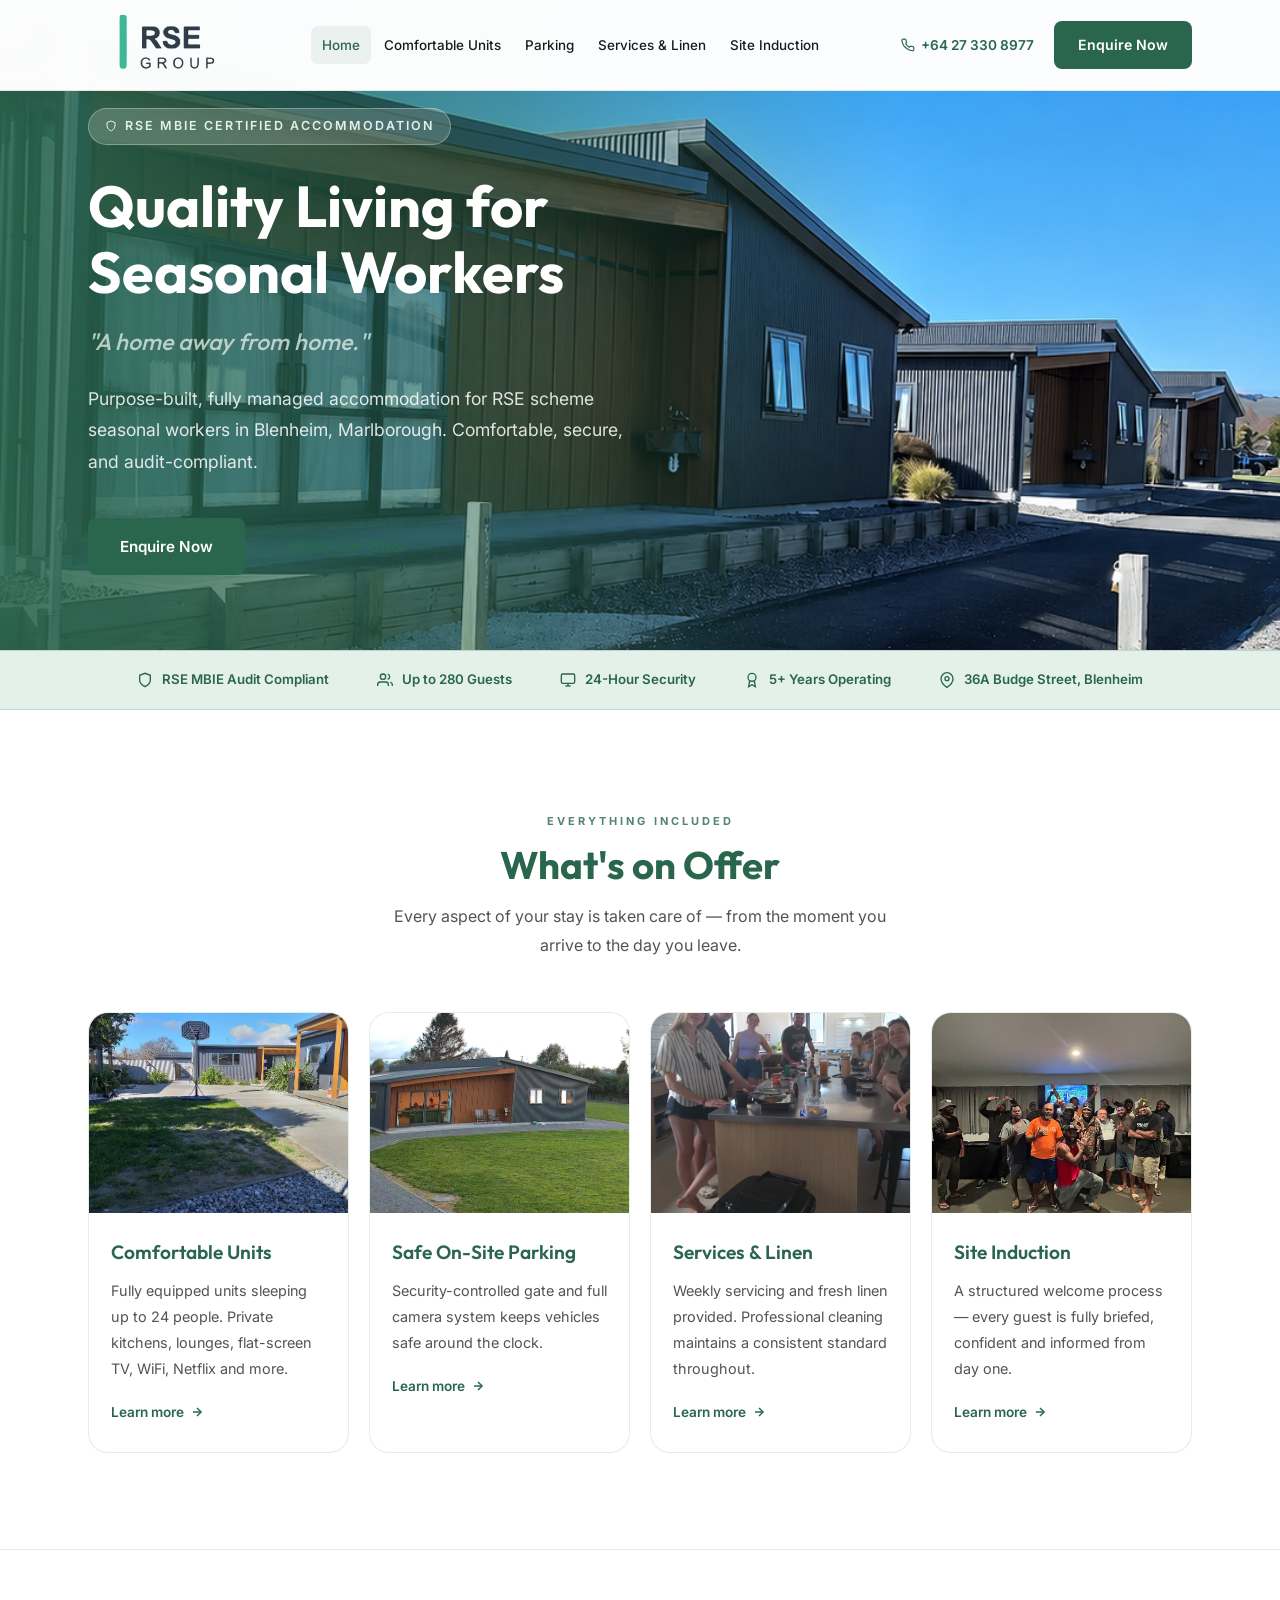
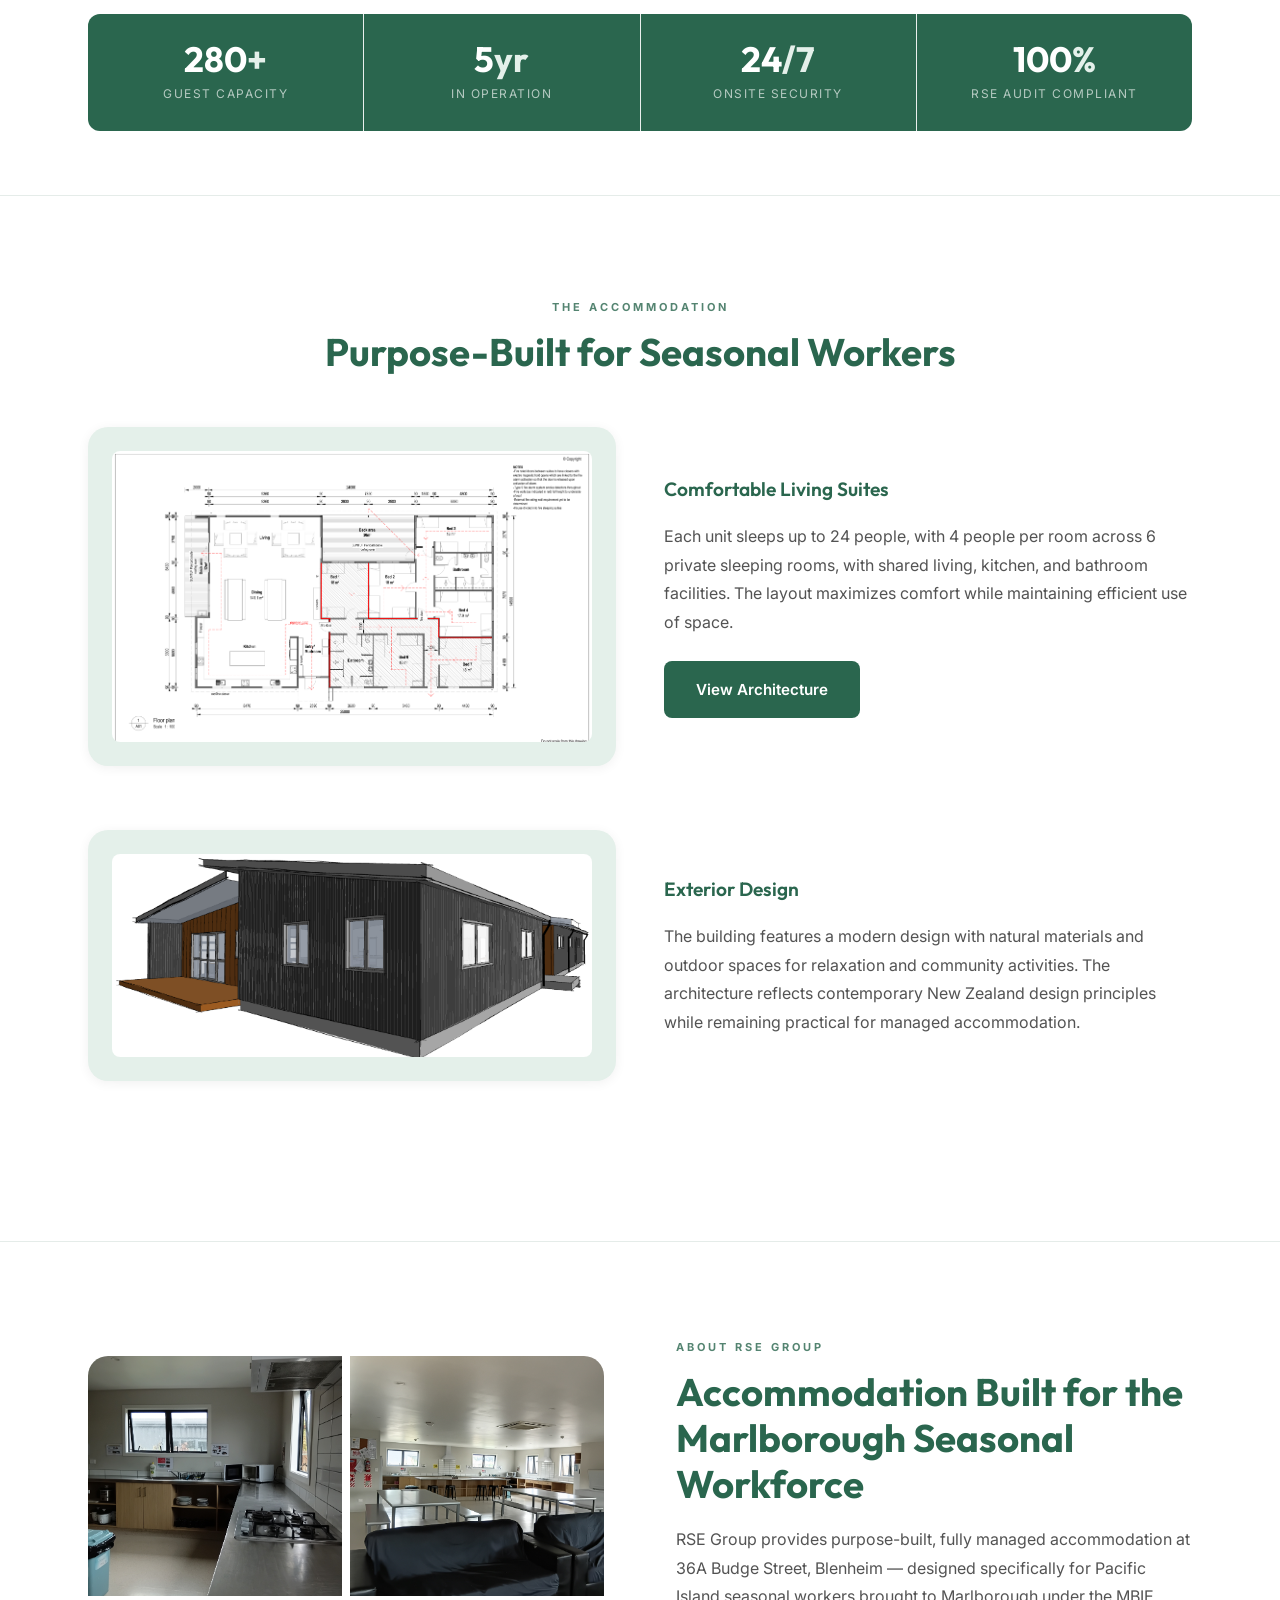
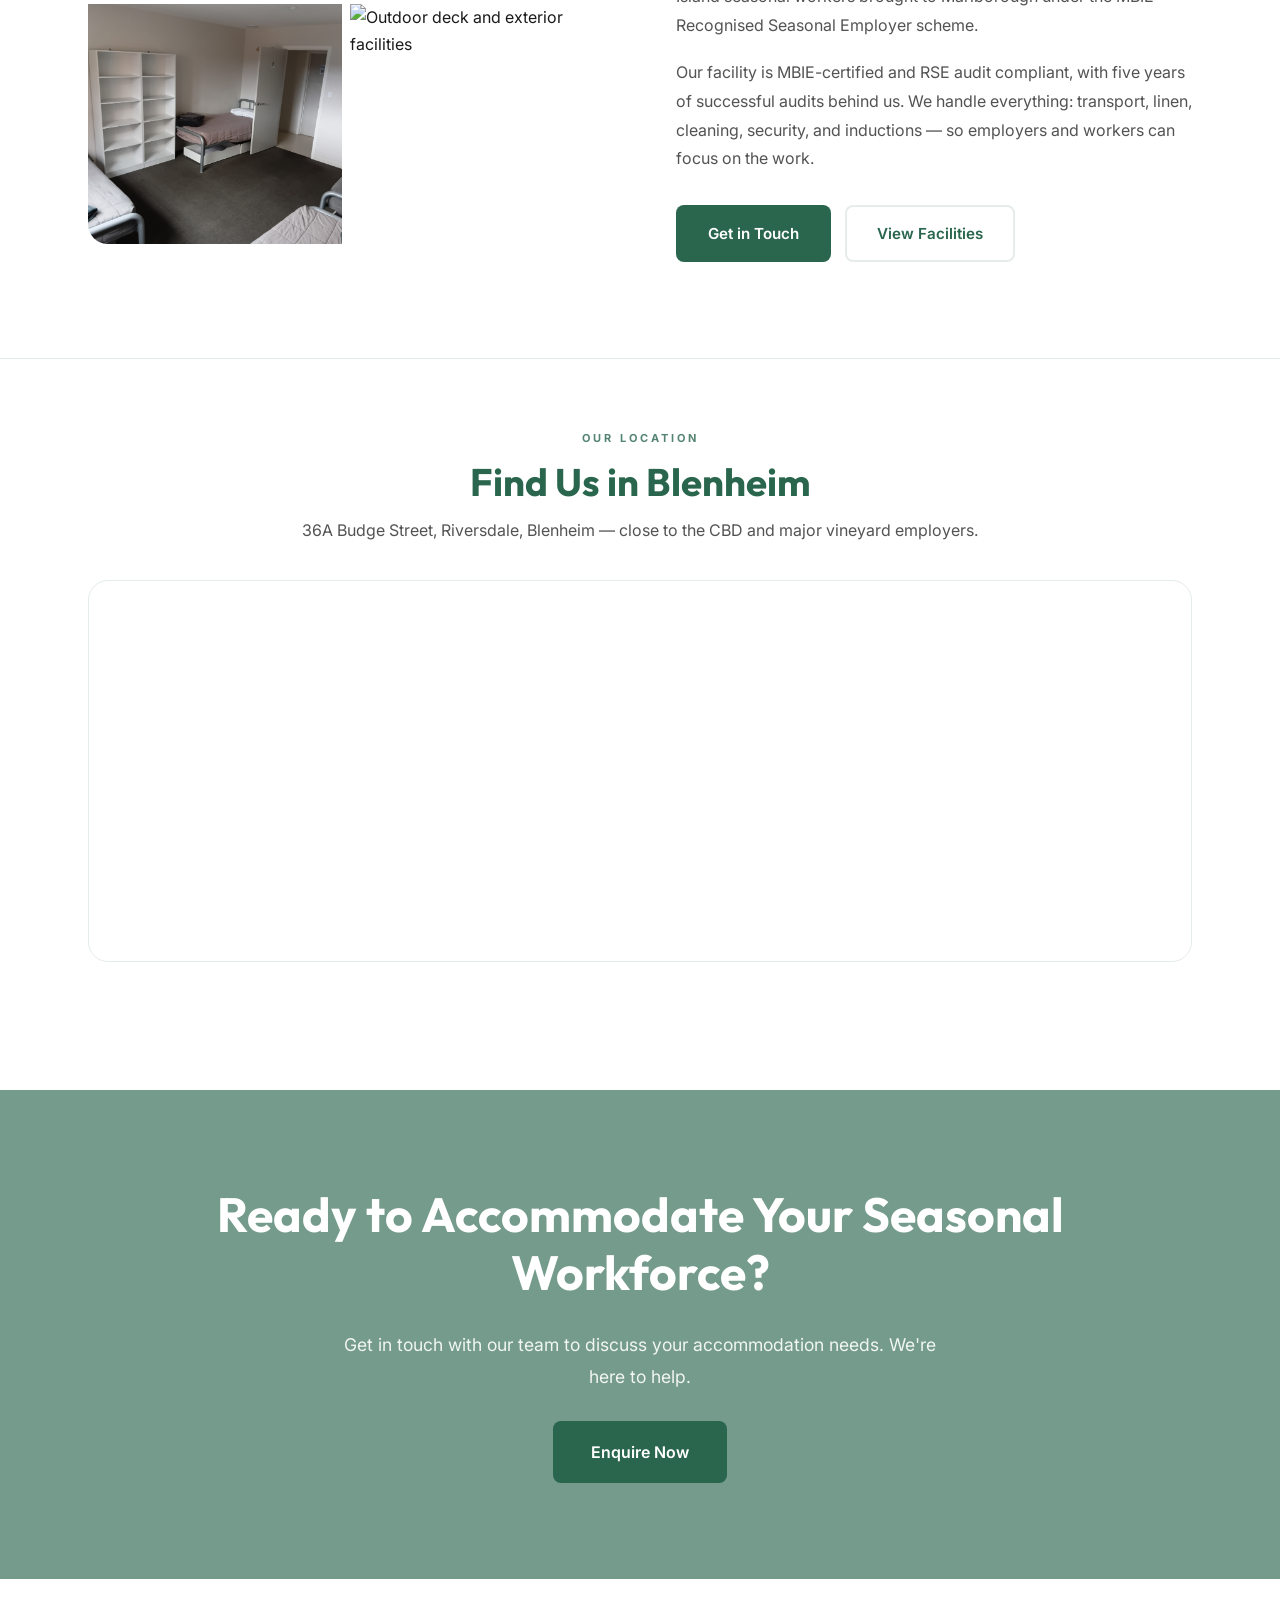
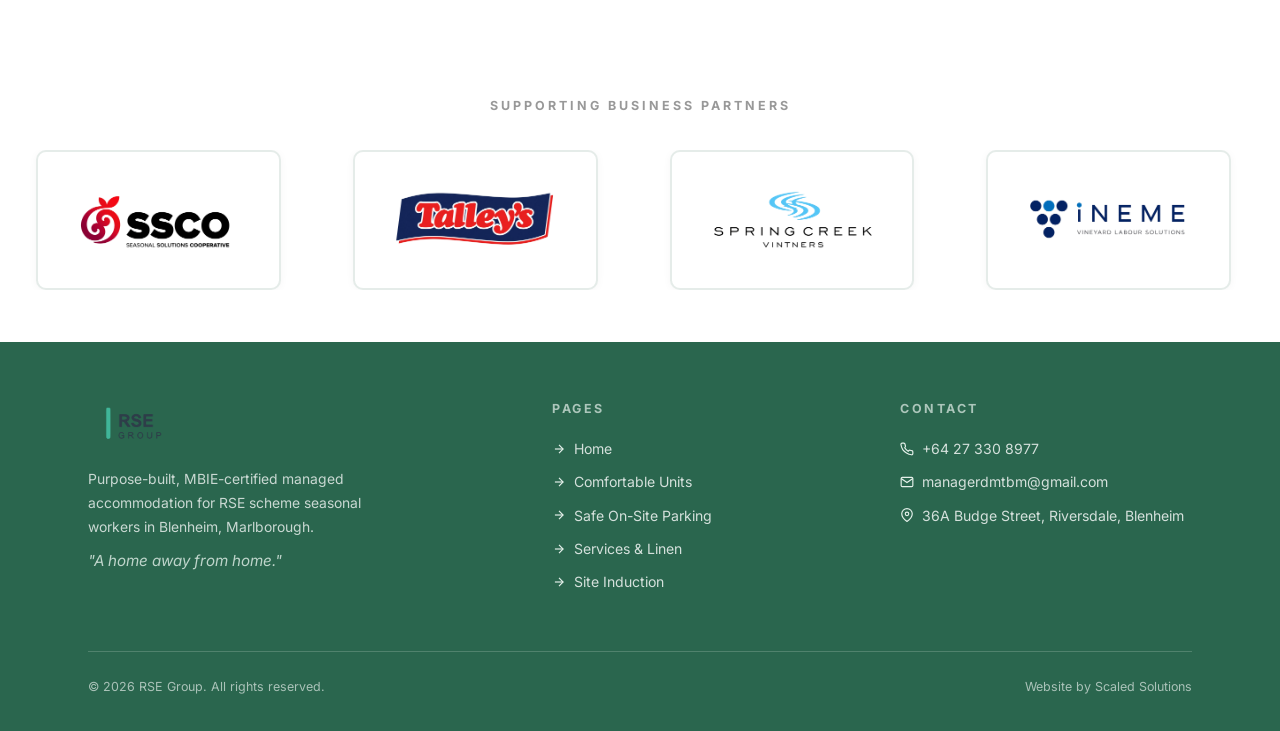
==== commit f3430792: "Revert "feat: replace all site images with architectural renders only" This reverts commit e8ee1b6d4" ====
--- a/index.html
+++ b/index.html
@@ -276,8 +276,10 @@
   <div class="container">
     <div class="feature-row">
       <div style="display:grid;grid-template-columns:1fr 1fr;gap:8px;border-radius:var(--radius-lg);overflow:hidden;">
-        <div class="gallery-tile"><img loading="lazy" src="assets/images/RSE_Blenheim_render_front.png" alt="RSE Blenheim accommodation, front view architectural render" /></div>
-        <div class="gallery-tile"><img loading="lazy" src="assets/images/RSE_Blenheim_render_rear.png" alt="RSE Blenheim accommodation, rear view architectural render" /></div>
+        <div class="gallery-tile"><img loading="lazy" src="assets/images/Kitchen.jpg" alt="Fully equipped accommodation kitchen" /></div>
+        <div class="gallery-tile"><img loading="lazy" src="assets/images/Loungetokitchenview.jpg" alt="Comfortable lounge and kitchen area" /></div>
+        <div class="gallery-tile"><img loading="lazy" src="assets/images/4Bedbedroom.jpg" alt="Private sleeping room with multiple beds" /></div>
+        <div class="gallery-tile"><img loading="lazy" src="assets/images/Deckoutdoor.jpg" alt="Outdoor deck and exterior facilities" /></div>
       </div>
       <div class="feature-content">
         <span class="eyebrow">About RSE Group</span>
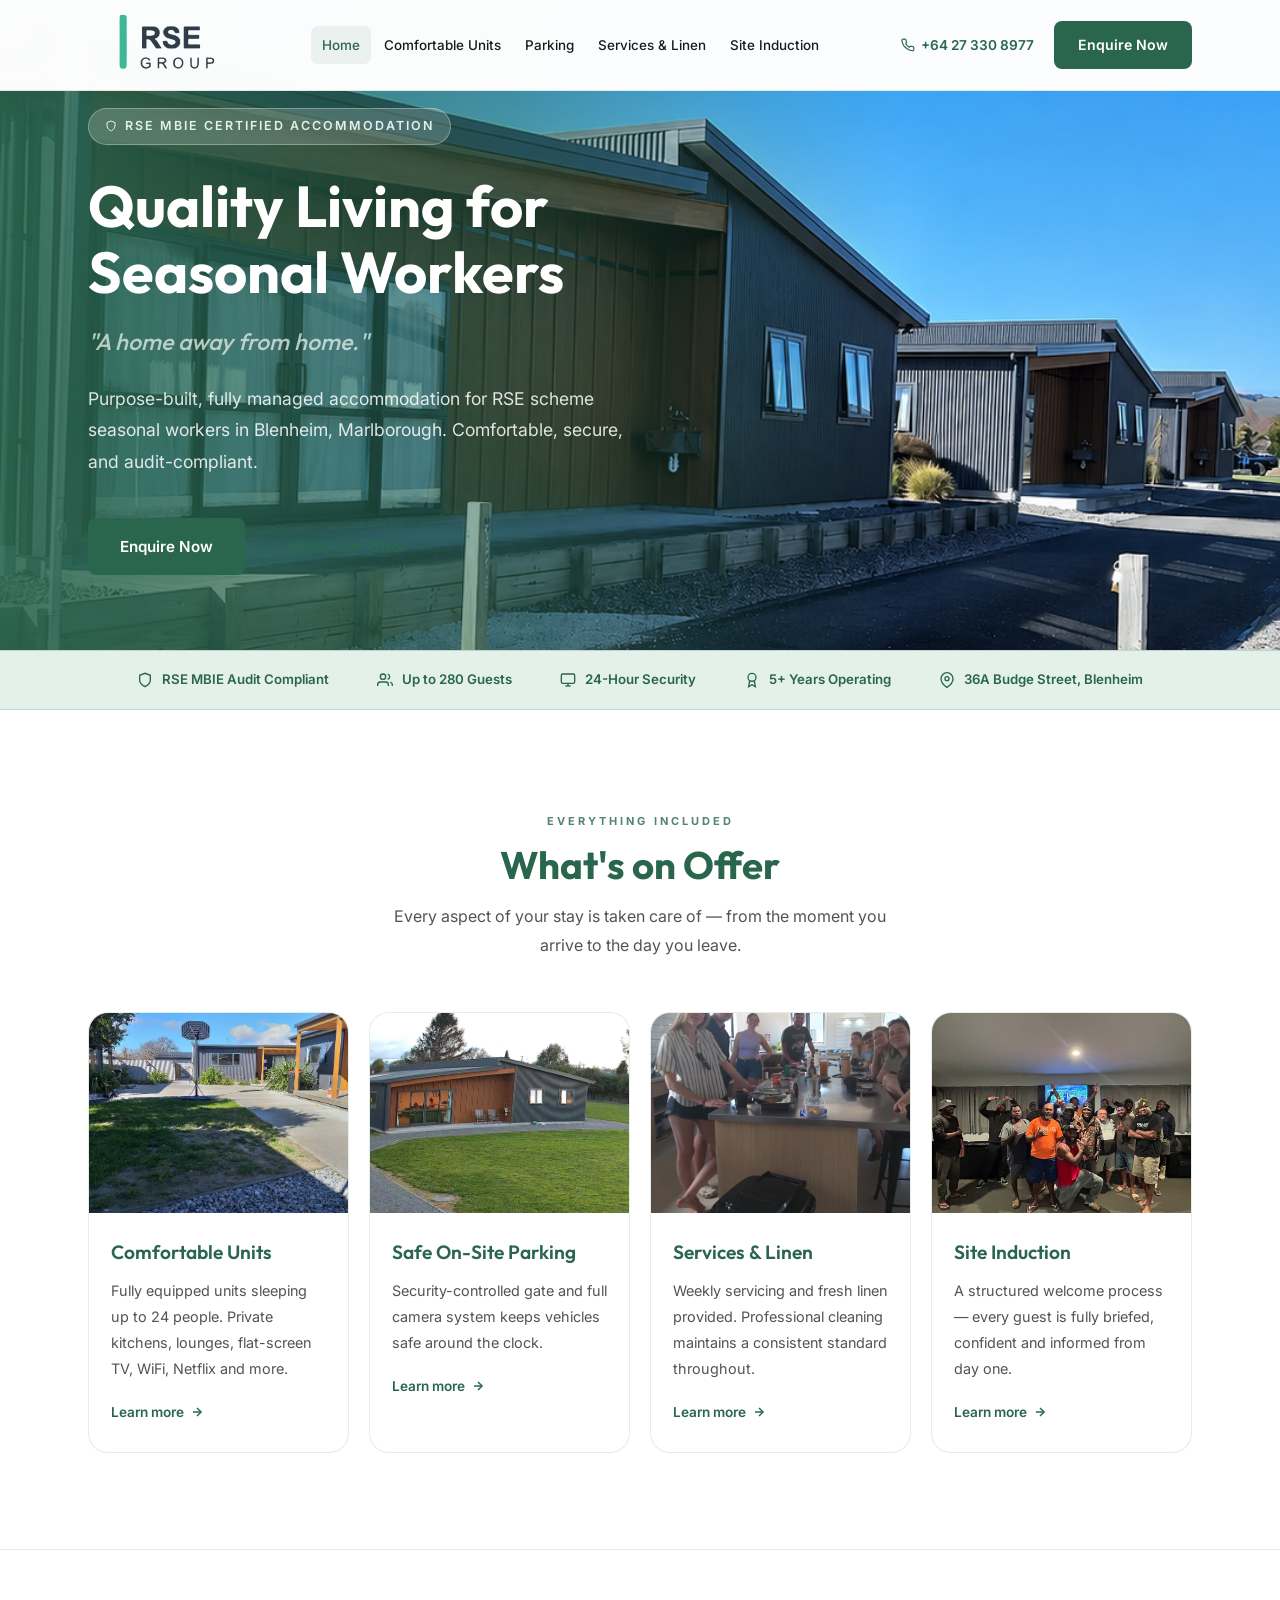
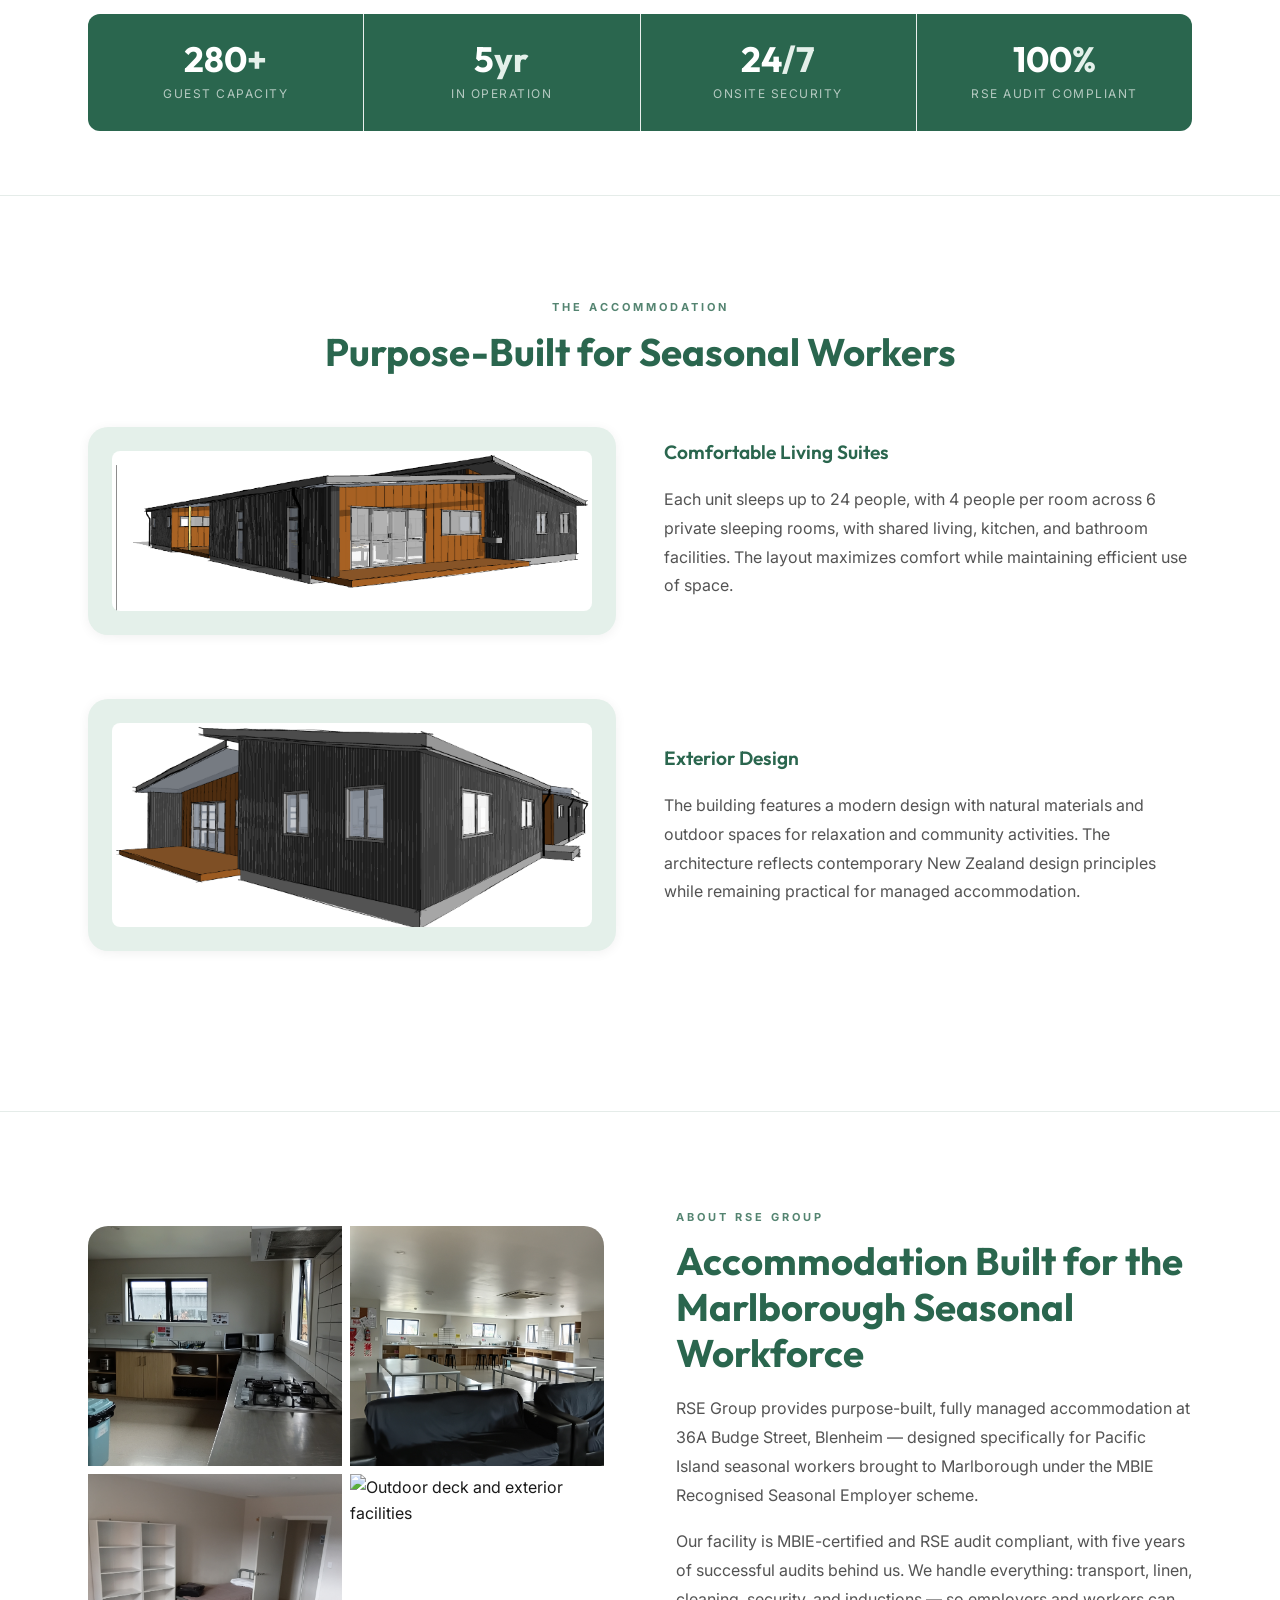
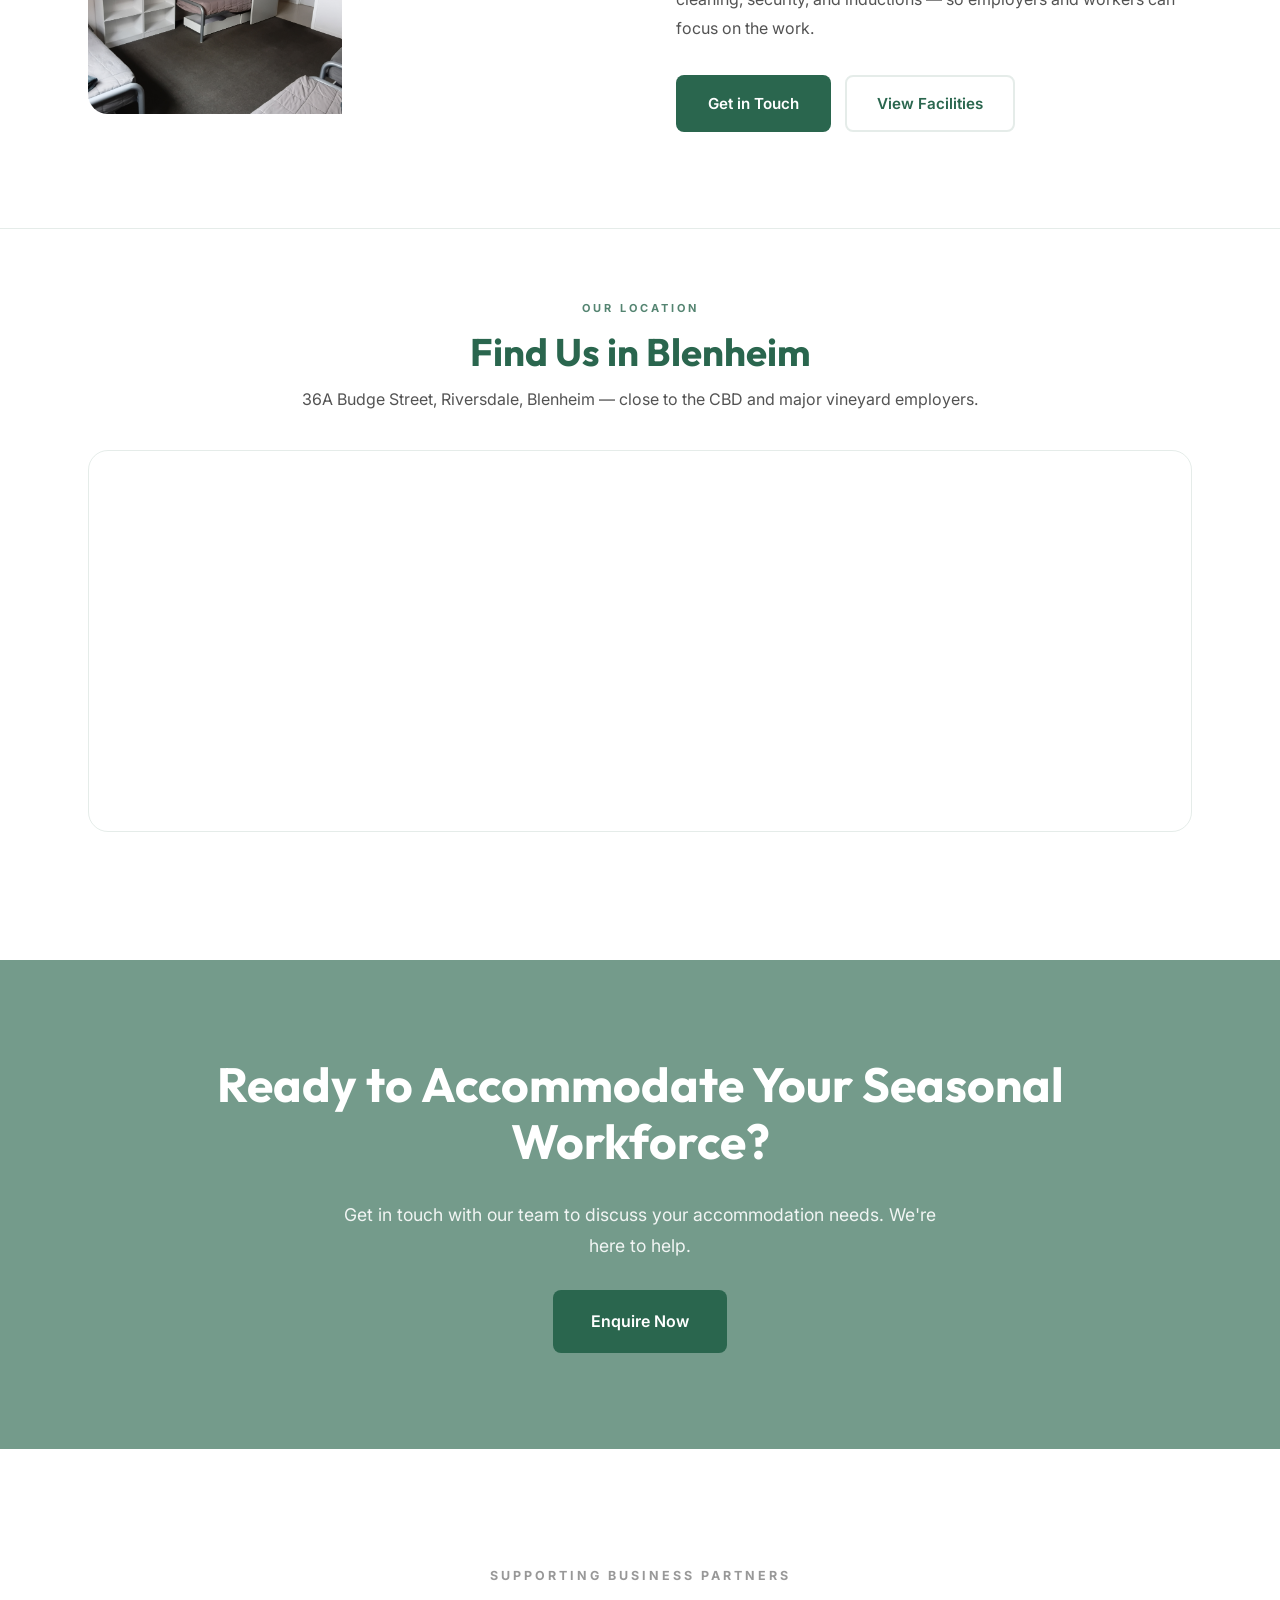
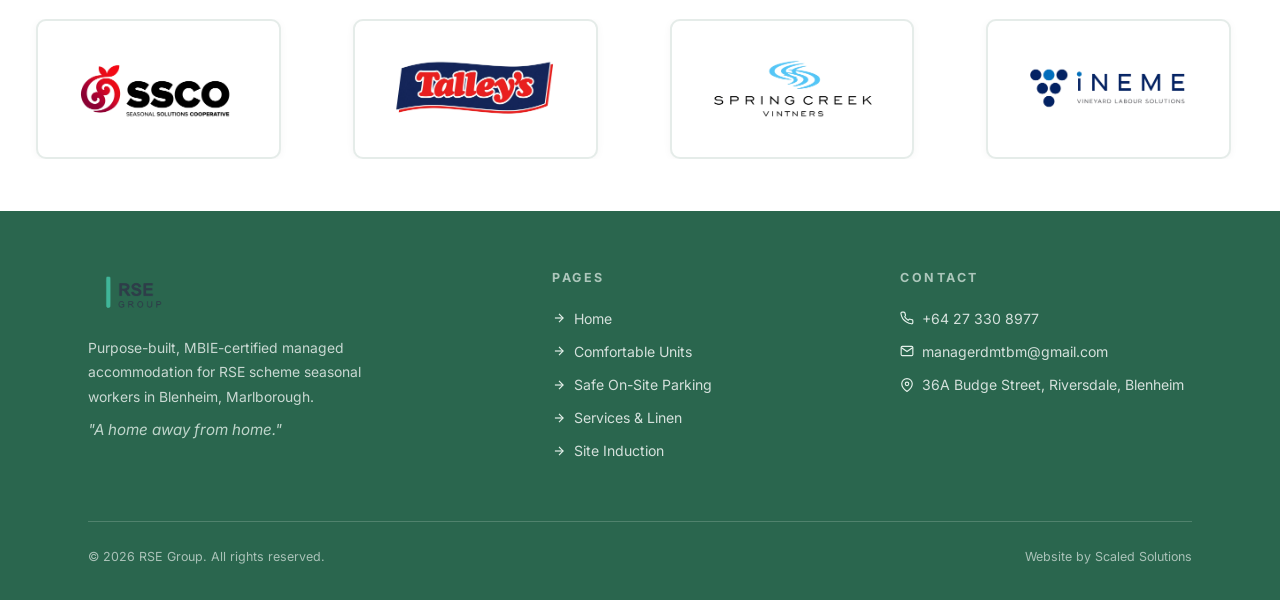
==== commit 84879279: "fix: remove floor plan and architecture button from index.html for IP protection - Remove RSE_Blenhe" ====
--- a/index.html
+++ b/index.html
@@ -249,12 +249,11 @@
     </div>
     <div style="display:grid;grid-template-columns:1fr 1fr;gap:48px;align-items:center;margin-bottom:64px;">
       <div class="build-image-container">
-        <img loading="lazy" src="assets/images/RSE_Blenheim_floor_plan.png" alt="RSE Blenheim accommodation floor plan layout" />
+        <img loading="lazy" src="assets/images/RSE_Blenheim_render_front.png" alt="RSE Blenheim accommodation, front view architectural render" />
       </div>
       <div class="build-content">
         <h3 style="margin-bottom:16px;">Comfortable Living Suites</h3>
         <p style="margin-bottom:24px;">Each unit sleeps up to 24 people, with 4 people per room across 6 private sleeping rooms, with shared living, kitchen, and bathroom facilities. The layout maximizes comfort while maintaining efficient use of space.</p>
-        <a href="#" class="btn btn-orange" onclick="document.querySelector('.elevations-gallery')?.scrollIntoView({behavior:'smooth'}); return false;">View Architecture</a>
       </div>
     </div>
     <div style="display:grid;grid-template-columns:1fr 1fr;gap:48px;align-items:center;margin-bottom:64px;">
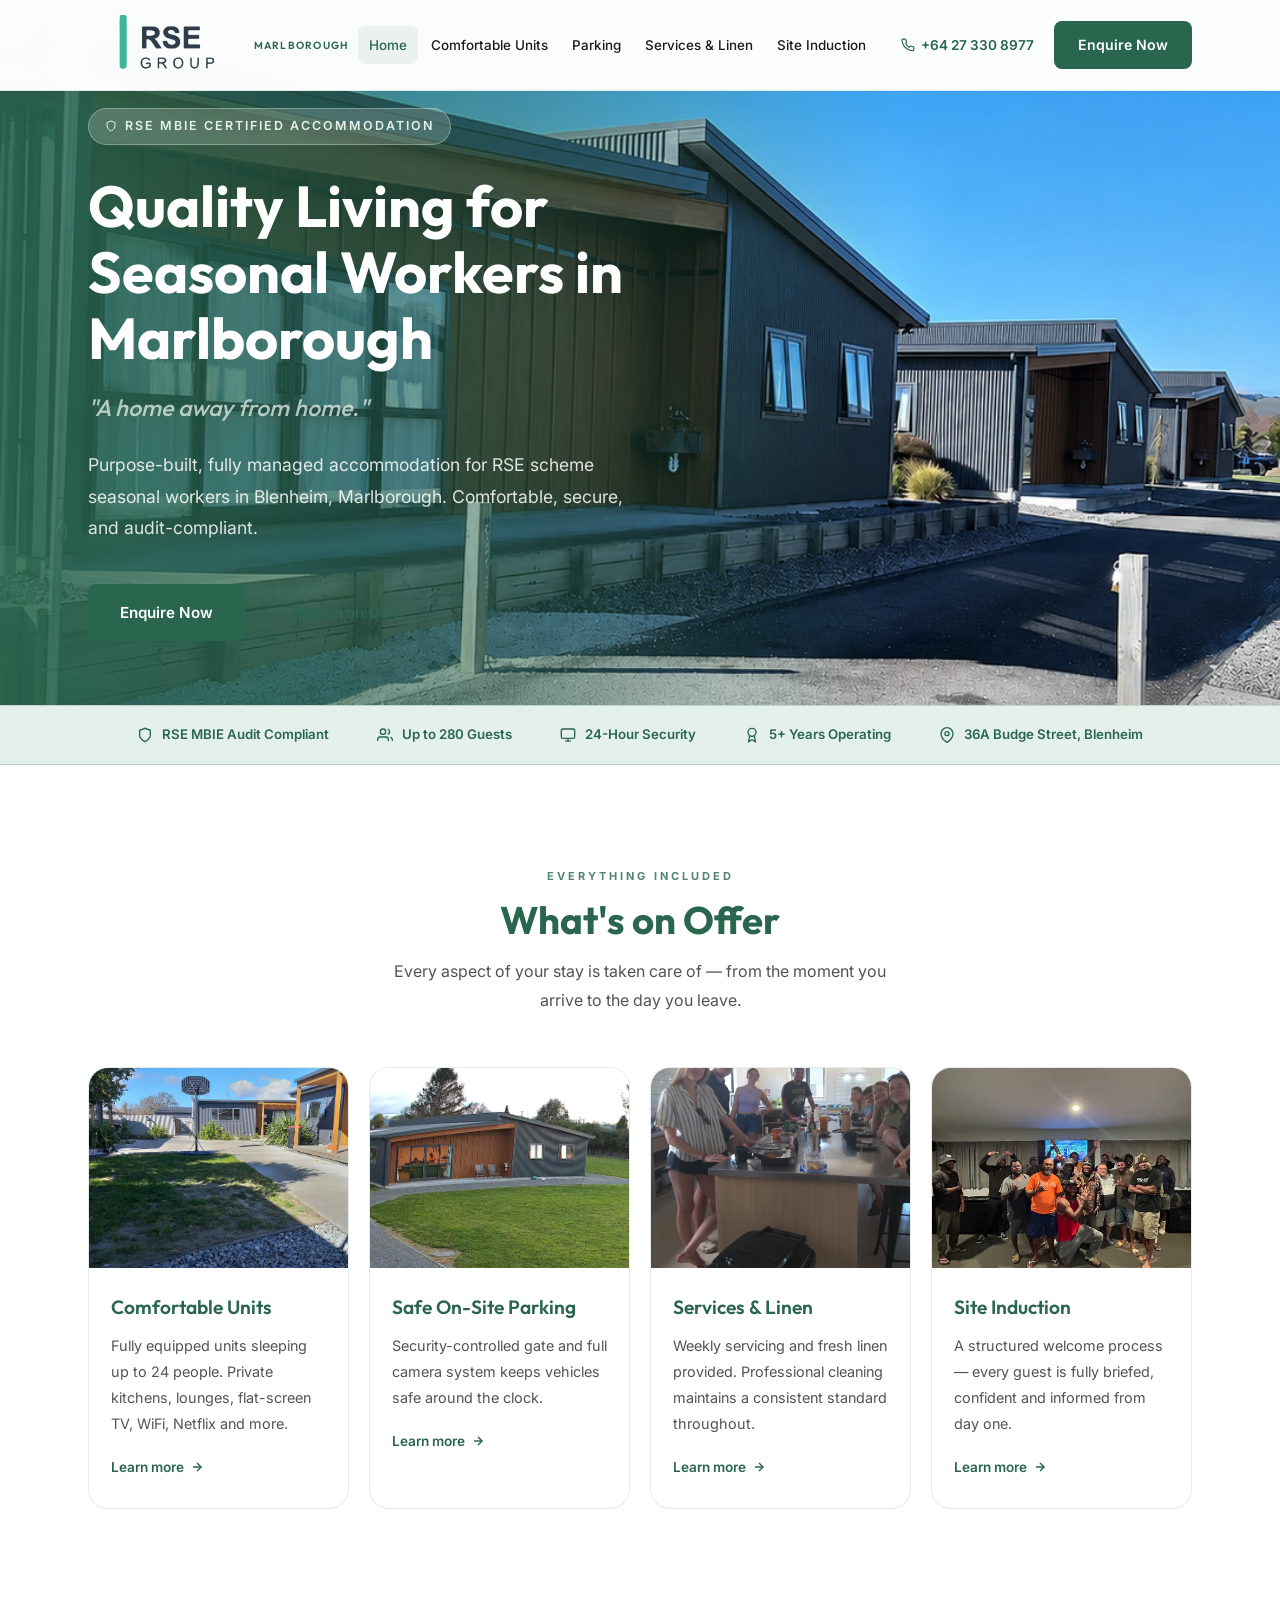
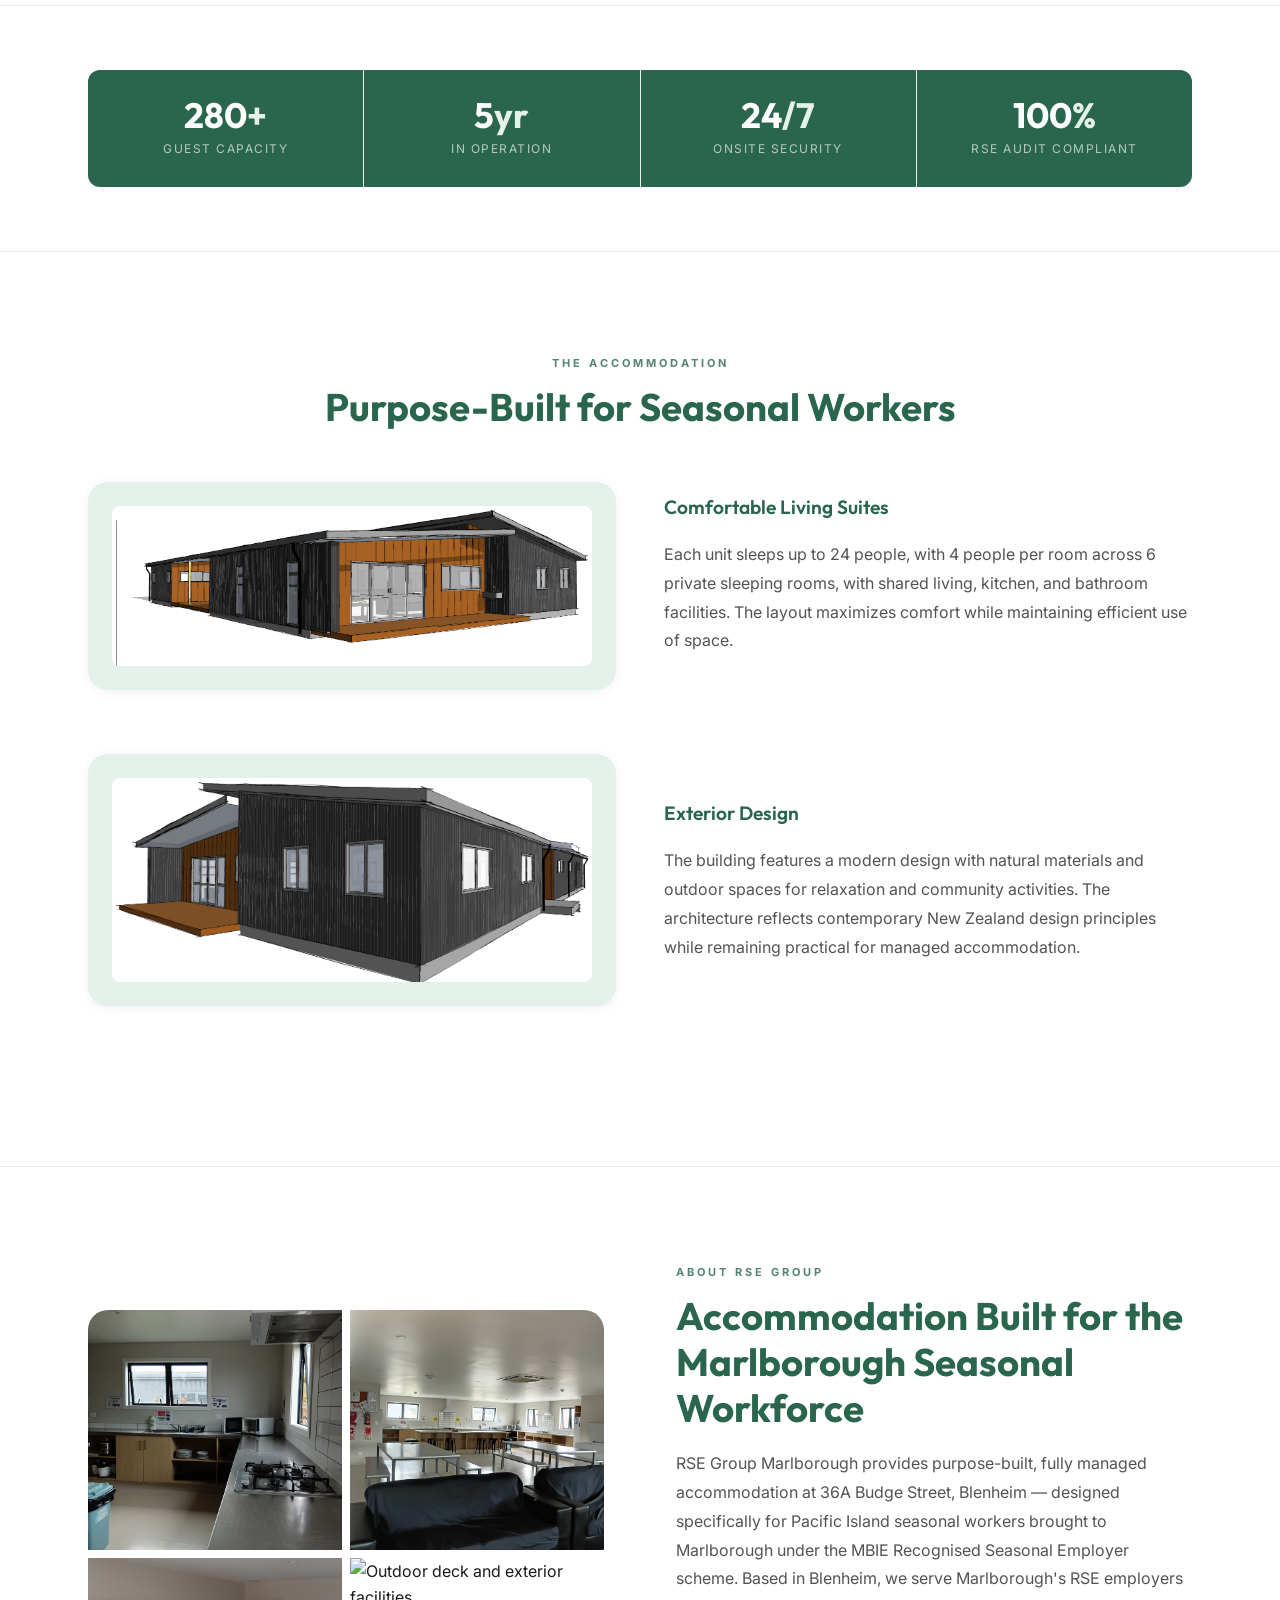
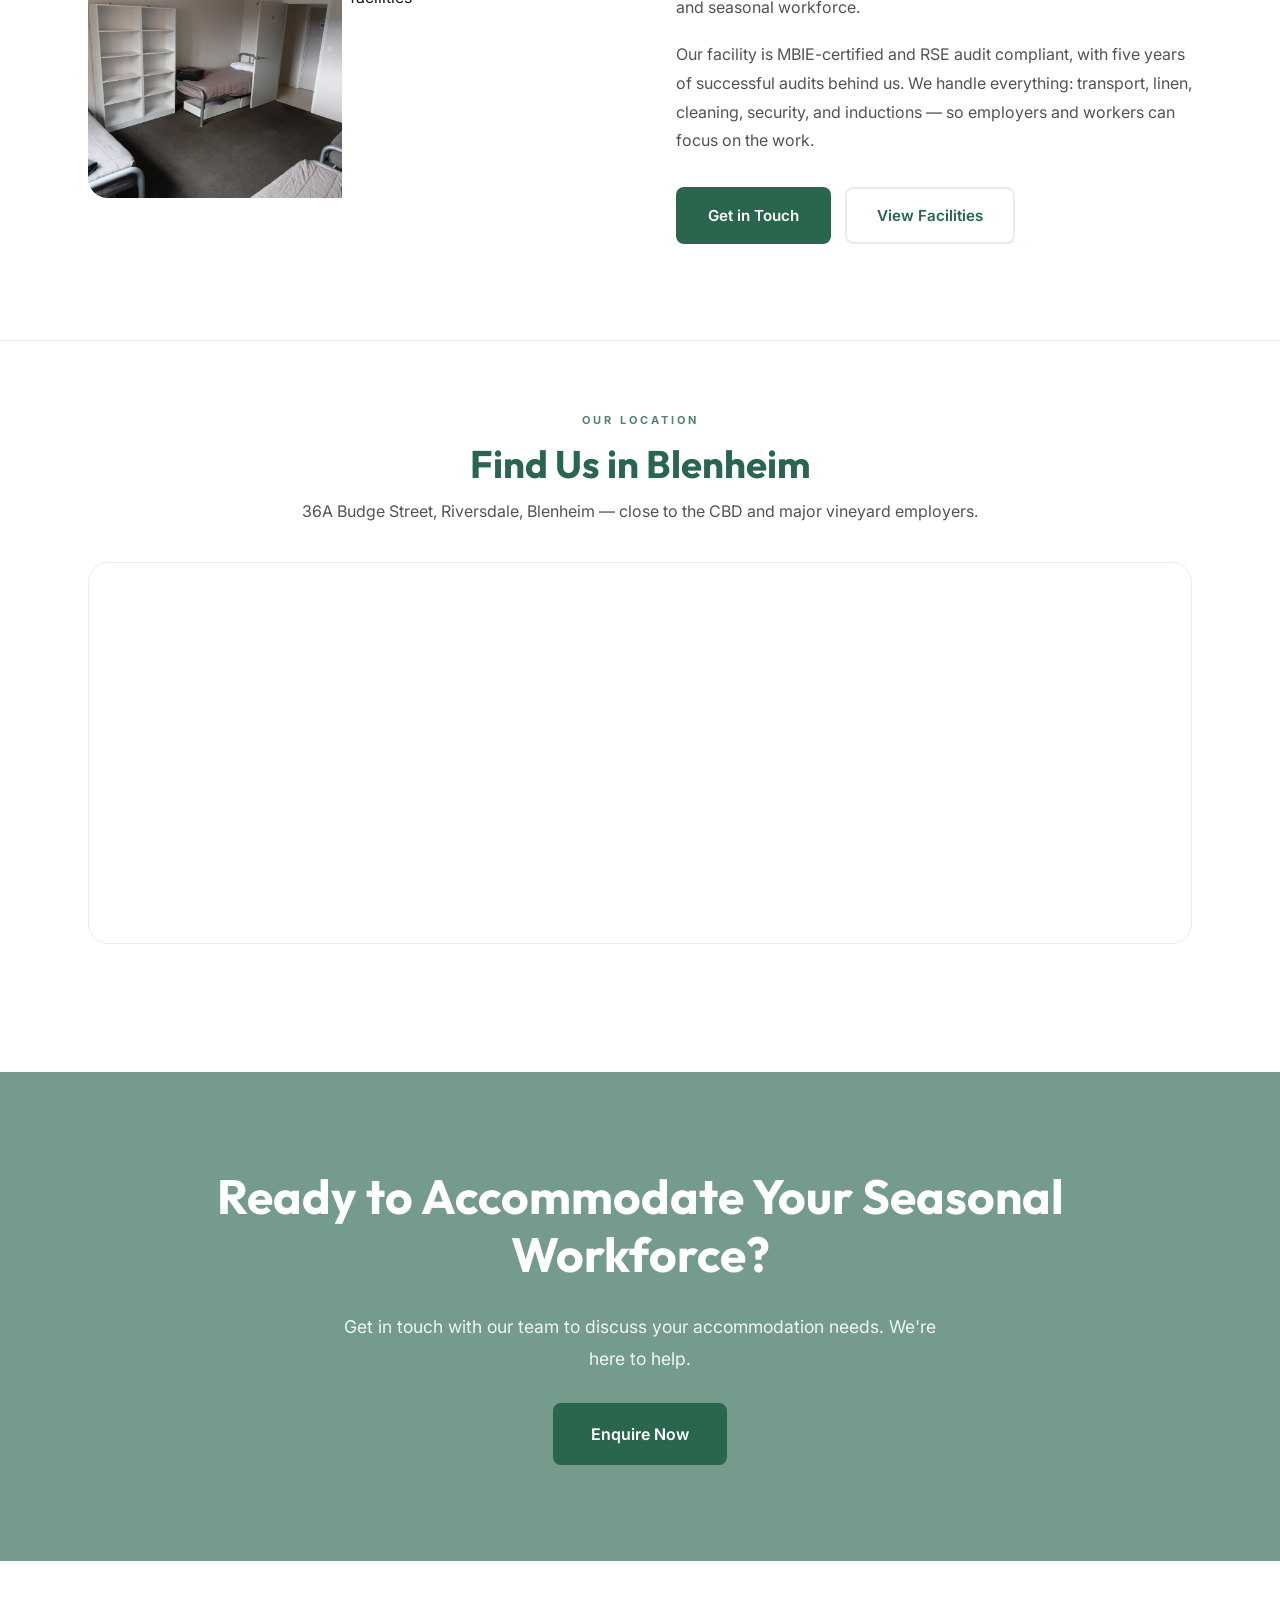
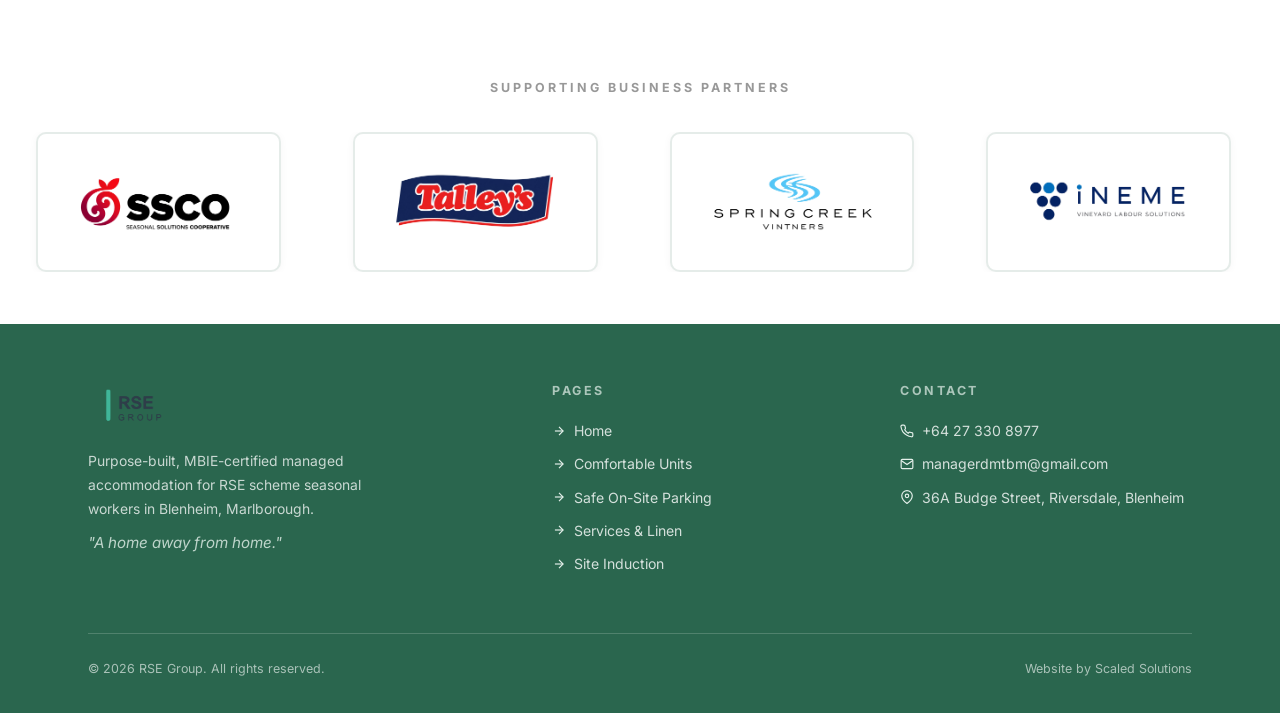
==== commit f3d2d0e2: "feat: rebrand site to clearly position as RSE Group Marlborough - Add 'Marlborough' to header logo l" ====
--- a/index.html
+++ b/index.html
@@ -3,8 +3,8 @@
 <head>
   <meta charset="UTF-8" />
   <meta name="viewport" content="width=device-width, initial-scale=1.0" />
-  <title>RSE Group — Quality Living for Seasonal Workers, Blenheim</title>
-  <meta name="description" content="RSE Group provides MBIE-certified managed accommodation for up to 280 RSE seasonal workers in Blenheim, Marlborough. A home away from home." />
+  <title>RSE Group Marlborough — Seasonal Worker Accommodation in Blenheim</title>
+  <meta name="description" content="RSE Group Marlborough provides MBIE-certified managed accommodation for up to 280 RSE seasonal workers in Blenheim, Marlborough. Quality housing for seasonal workers in the Marlborough region." />
   <meta property="og:image" content="https://rse-group-demo.vercel.app/assets/images/RSE_Blenheim_render_front.png" />
   <meta property="og:image:alt" content="RSE Blenheim accommodation, exterior render" />
   <meta property="og:type" content="website" />
@@ -79,6 +79,7 @@
     <div class="header-inner">
       <a href="index.html" class="header-logo">
         <img src="assets/rse-logo.png" alt="RSE Group logo" />
+        <span style="display:block;font-family:'Outfit',sans-serif;font-size:0.65rem;font-weight:600;letter-spacing:0.12em;text-transform:uppercase;color:#2A664E;margin-top:2px;line-height:1;">Marlborough</span>
       </a>
       <nav class="header-nav">
         <a href="index.html" class="active">Home</a>
@@ -119,7 +120,7 @@
           <svg width="12" height="12" viewBox="0 0 24 24" fill="none" stroke="currentColor" stroke-width="2"><path d="M12 22s8-4 8-10V5l-8-3-8 3v7c0 6 8 10 8 10z"/></svg>
           RSE MBIE Certified Accommodation
         </div>
-        <h1>Quality Living for Seasonal Workers</h1>
+        <h1>Quality Living for Seasonal Workers in Marlborough</h1>
         <p class="tagline">"A home away from home."</p>
         <p class="lead">Purpose-built, fully managed accommodation for RSE scheme seasonal workers in Blenheim, Marlborough. Comfortable, secure, and audit-compliant.</p>
         <div class="hero-actions">
@@ -283,7 +284,7 @@
       <div class="feature-content">
         <span class="eyebrow">About RSE Group</span>
         <h2>Accommodation Built for the Marlborough Seasonal Workforce</h2>
-        <p>RSE Group provides purpose-built, fully managed accommodation at 36A Budge Street, Blenheim — designed specifically for Pacific Island seasonal workers brought to Marlborough under the MBIE Recognised Seasonal Employer scheme.</p>
+        <p>RSE Group Marlborough provides purpose-built, fully managed accommodation at 36A Budge Street, Blenheim — designed specifically for Pacific Island seasonal workers brought to Marlborough under the MBIE Recognised Seasonal Employer scheme. Based in Blenheim, we serve Marlborough's RSE employers and seasonal workforce.</p>
         <p>Our facility is MBIE-certified and RSE audit compliant, with five years of successful audits behind us. We handle everything: transport, linen, cleaning, security, and inductions — so employers and workers can focus on the work.</p>
         <div style="margin-top:32px;display:flex;gap:14px;flex-wrap:wrap;">
           <a href="mailto:managerdmtbm@gmail.com" class="btn btn-orange">Get in Touch</a>
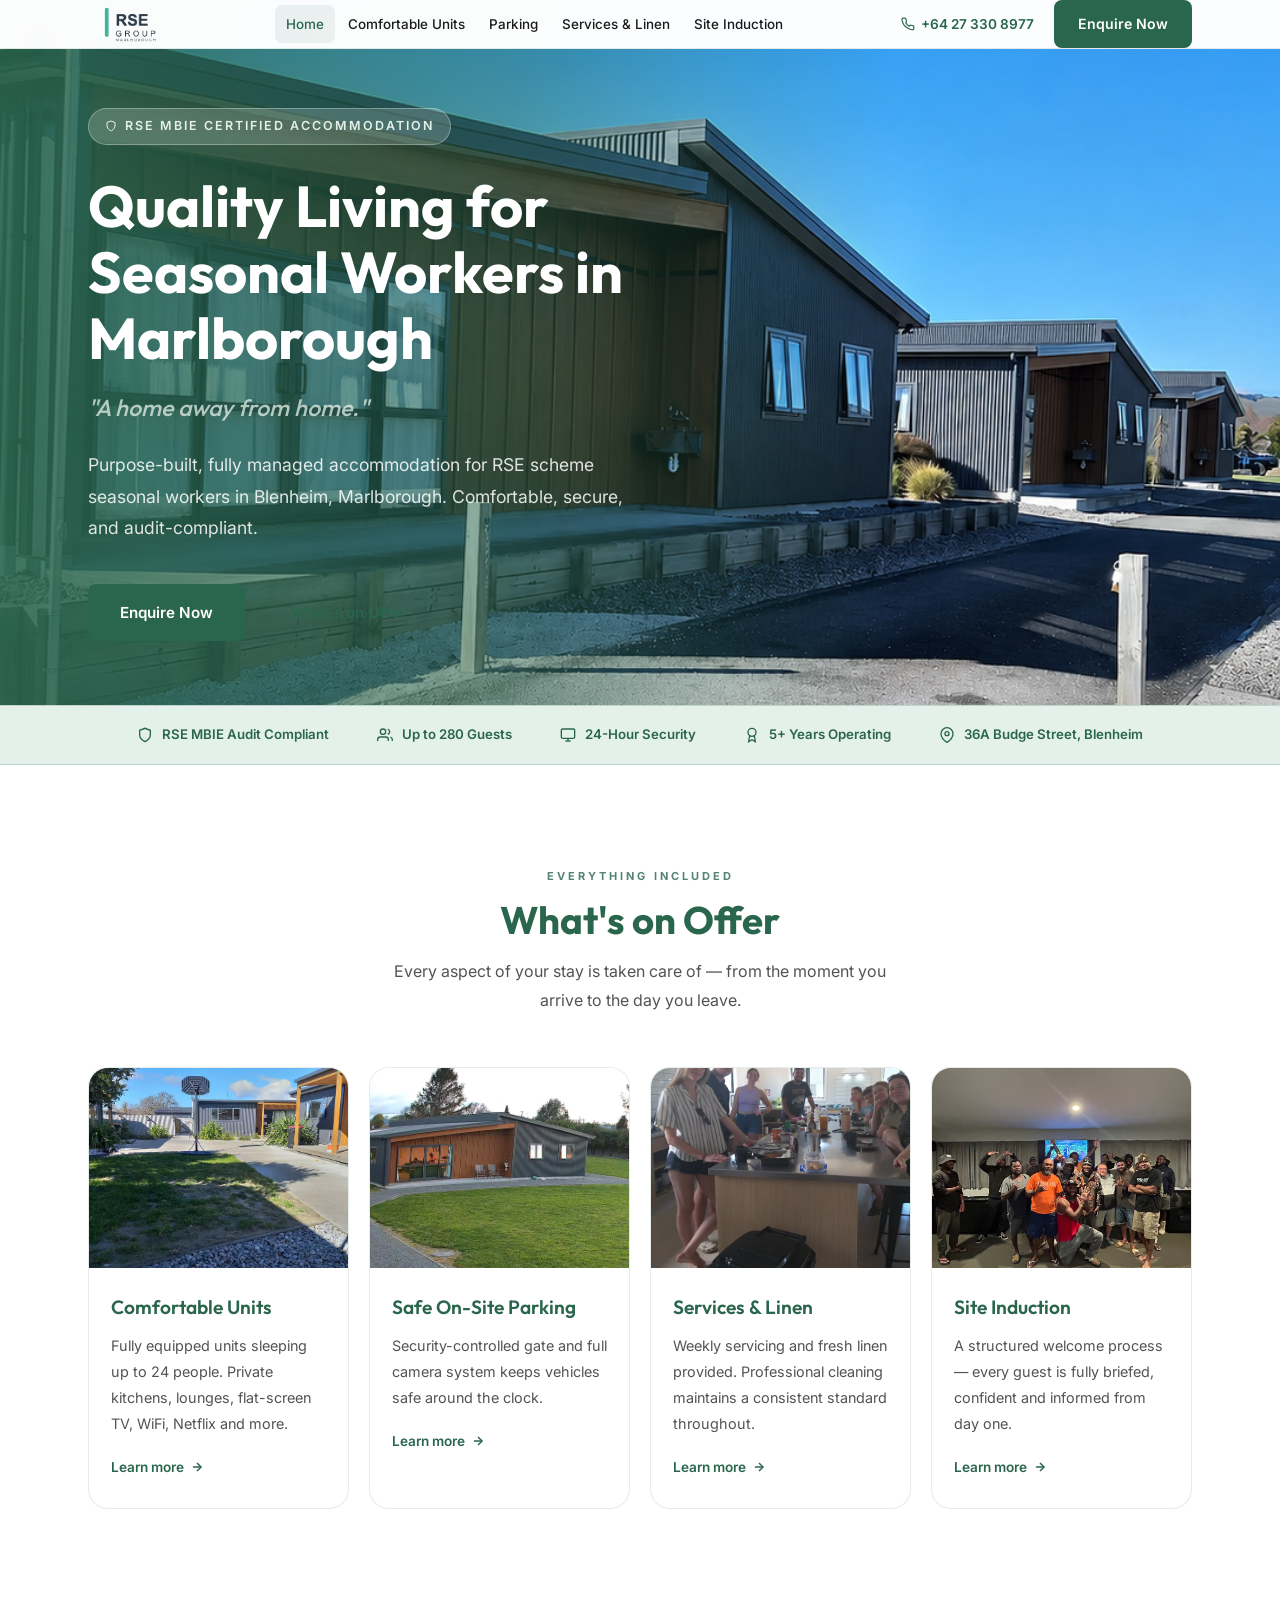
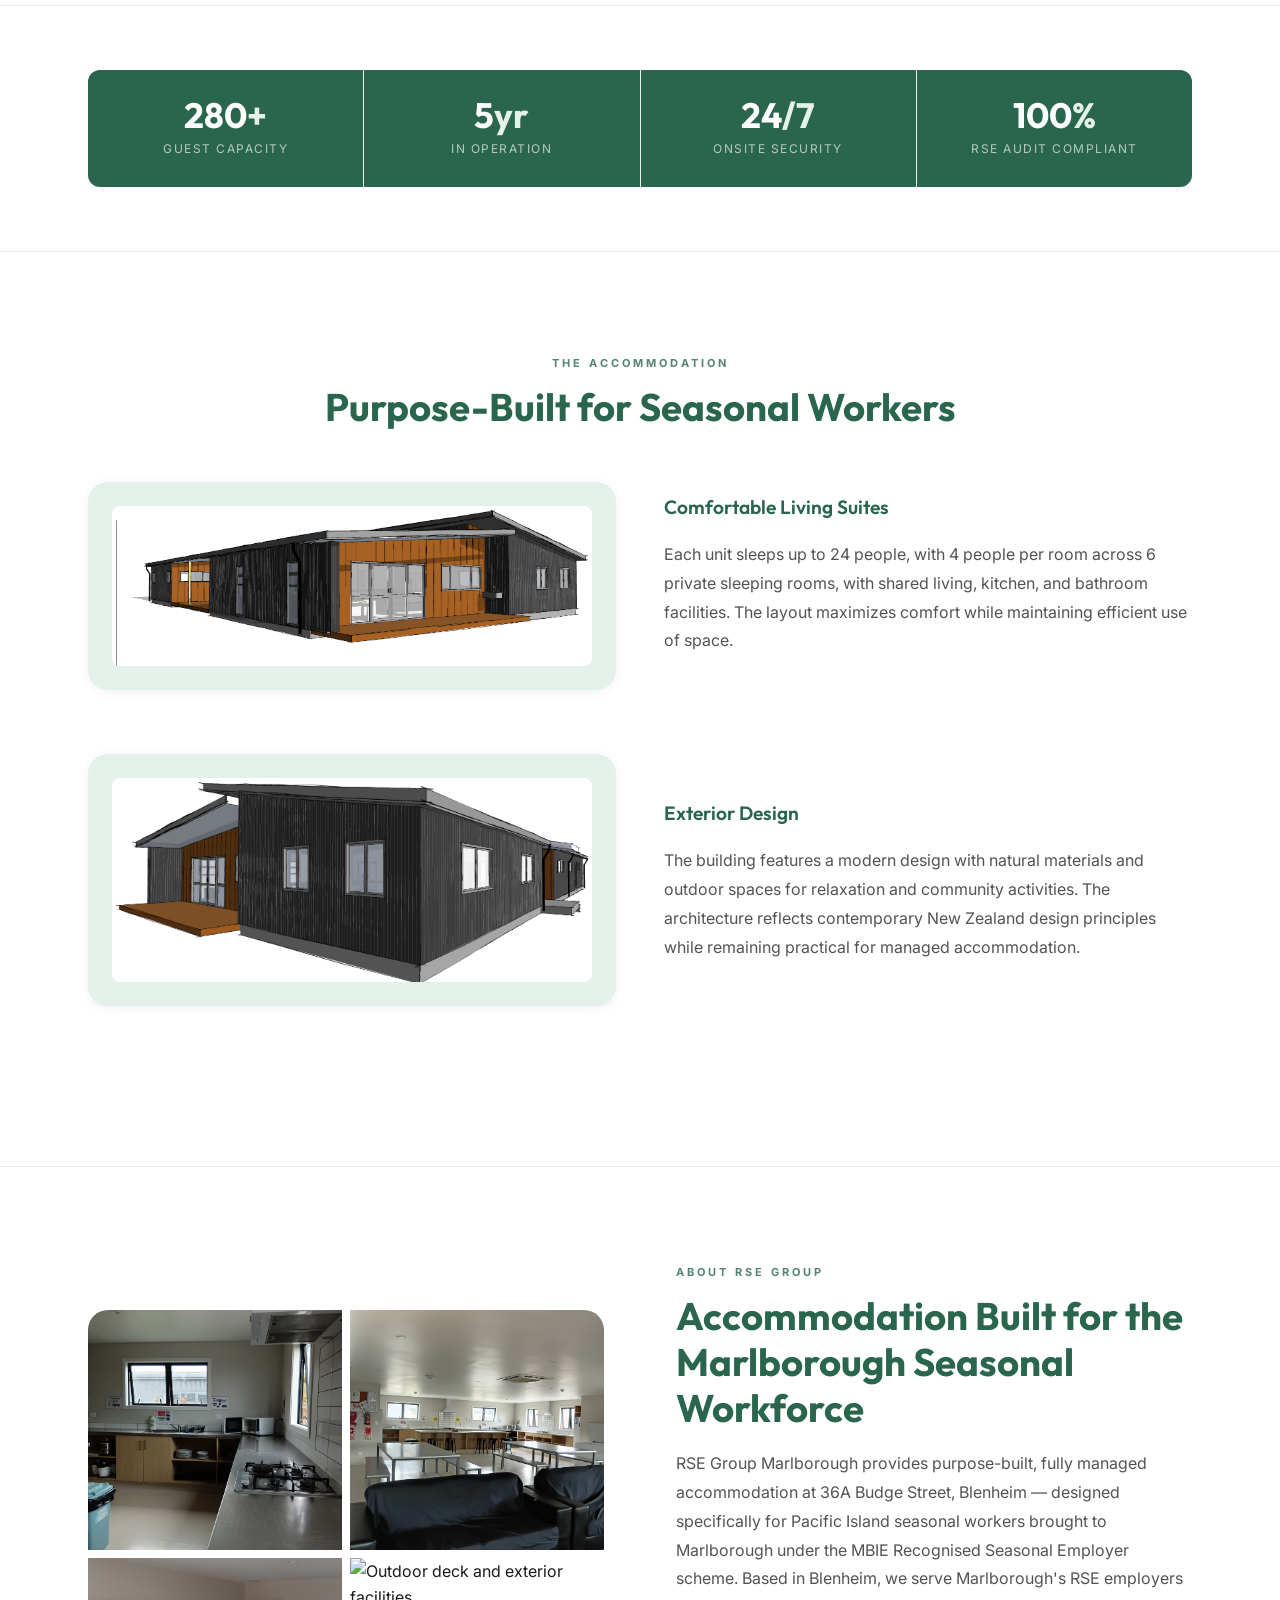
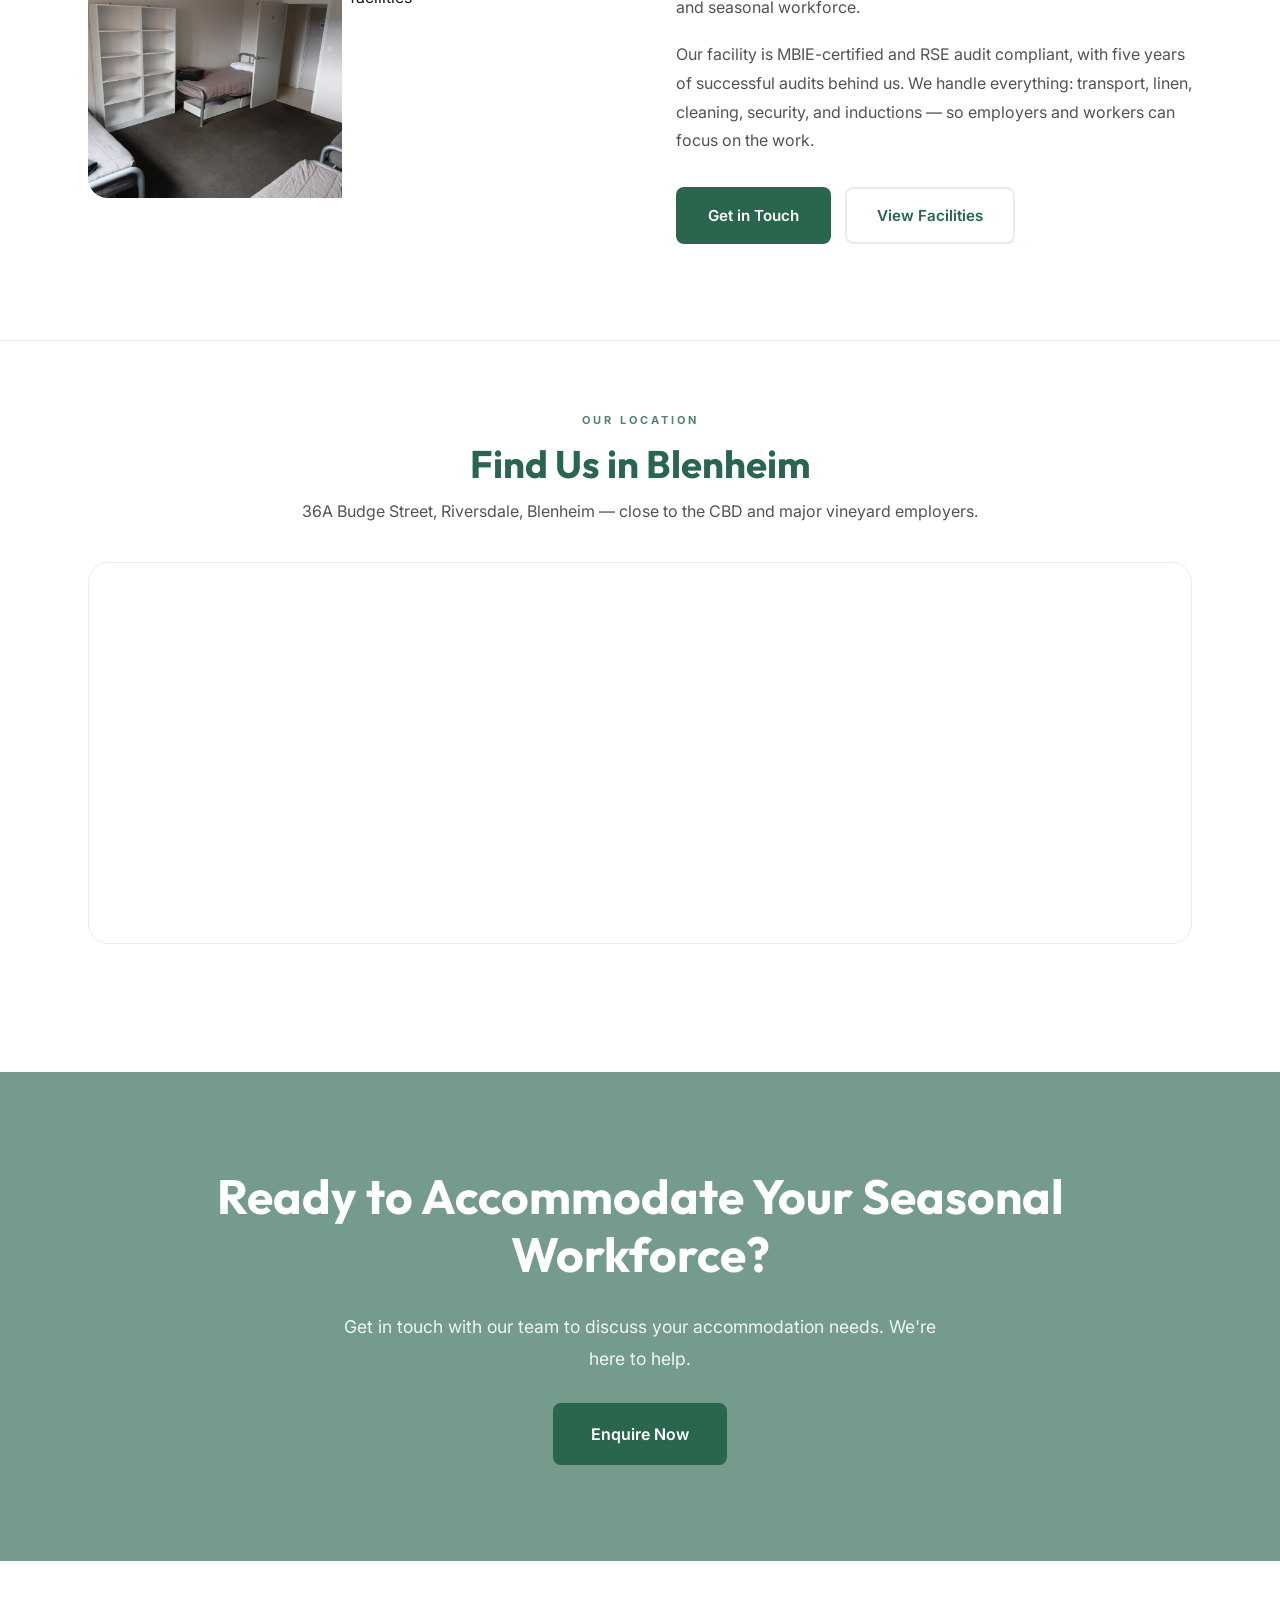
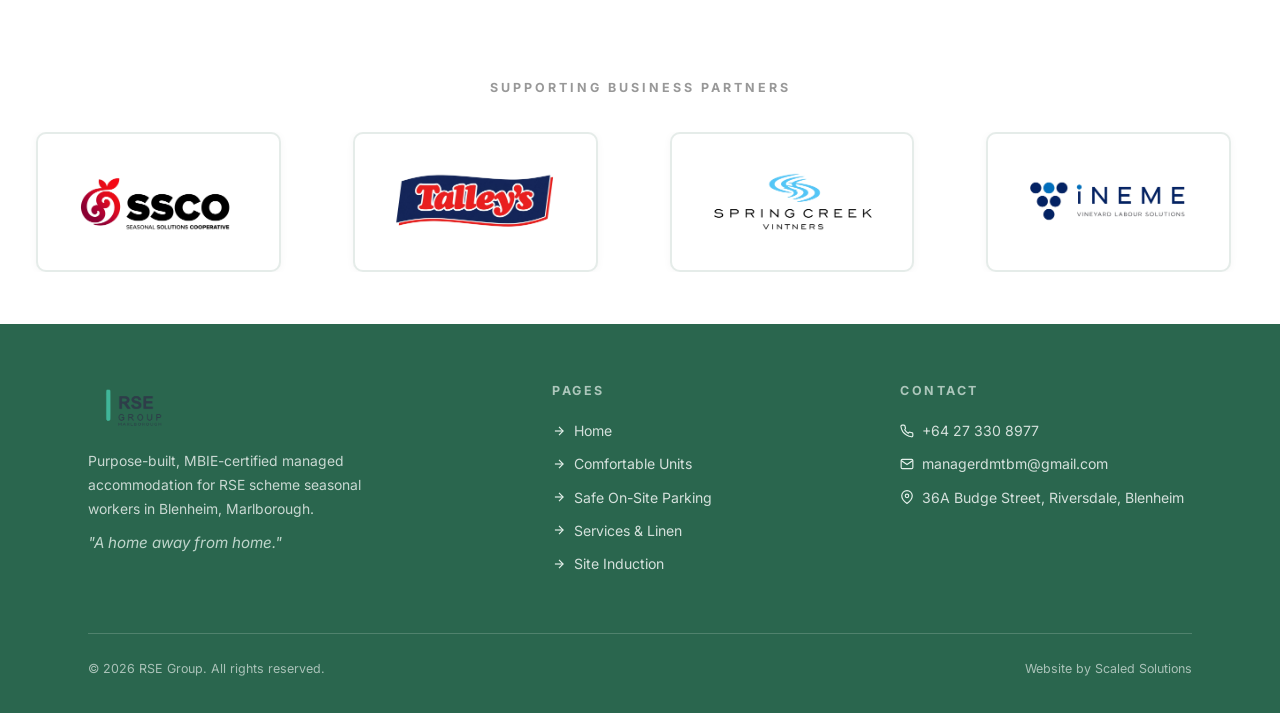
==== commit d8981bf5: "feat: replace logo with new RSE Group Marlborough combined logo - Copy RSE_Group_Marlborough_logo_pa" ====
--- a/index.html
+++ b/index.html
@@ -78,8 +78,7 @@
   <div class="container">
     <div class="header-inner">
       <a href="index.html" class="header-logo">
-        <img src="assets/rse-logo.png" alt="RSE Group logo" />
-        <span style="display:block;font-family:'Outfit',sans-serif;font-size:0.65rem;font-weight:600;letter-spacing:0.12em;text-transform:uppercase;color:#2A664E;margin-top:2px;line-height:1;">Marlborough</span>
+        <img src="assets/images/RSE_Group_Marlborough_logo_padded.png" alt="RSE Group Marlborough" />
       </a>
       <nav class="header-nav">
         <a href="index.html" class="active">Home</a>
@@ -368,7 +367,7 @@
   <div class="container">
     <div class="contact-footer-grid">
       <div class="footer-brand">
-        <img src="assets/rse-logo.png" alt="RSE Group" />
+        <img src="assets/images/RSE_Group_Marlborough_logo_padded.png" alt="RSE Group Marlborough" />
         <p>Purpose-built, MBIE-certified managed accommodation for RSE scheme seasonal workers in Blenheim, Marlborough.</p>
         <span class="footer-tagline">"A home away from home."</span>
       </div>
--- a/assets/style.css
+++ b/assets/style.css
@@ -104,8 +104,8 @@
   display: flex; align-items: center; justify-content: space-between;
   padding: 0px 0; gap: 24px;
 }
-.header-logo { display: flex; align-items: center; gap: 14px; }
-.header-logo img { height: 90px; width: auto; object-fit: contain; }
+.header-logo { display: flex; align-items: center; gap: 0; }
+.header-logo img { height: 48px; width: auto; object-fit: contain; }
 .header-logo-text {}
 .header-logo-text strong { display: block; font-family: var(--font-head); font-size: 1.1rem; font-weight: 700; color: var(--forest-green); letter-spacing: .5px; }
 .header-logo-text span { display: block; font-size: .72rem; color: rgba(42, 102, 78, .65); letter-spacing: 1.5px; text-transform: uppercase; margin-top: 1px; }
@@ -151,11 +151,11 @@
   .nav-toggle { display: flex; }
 }
 @media(max-width:900px) {
-  .header-logo img { height: 76px; }
+  .header-logo img { height: 44px; }
 }
 @media(max-width:480px) {
   .header-cta { display: none; }
-  .header-logo img { height: 64px; }
+  .header-logo img { height: 40px; }
 }
 
 /* ── BREADCRUMB ── */
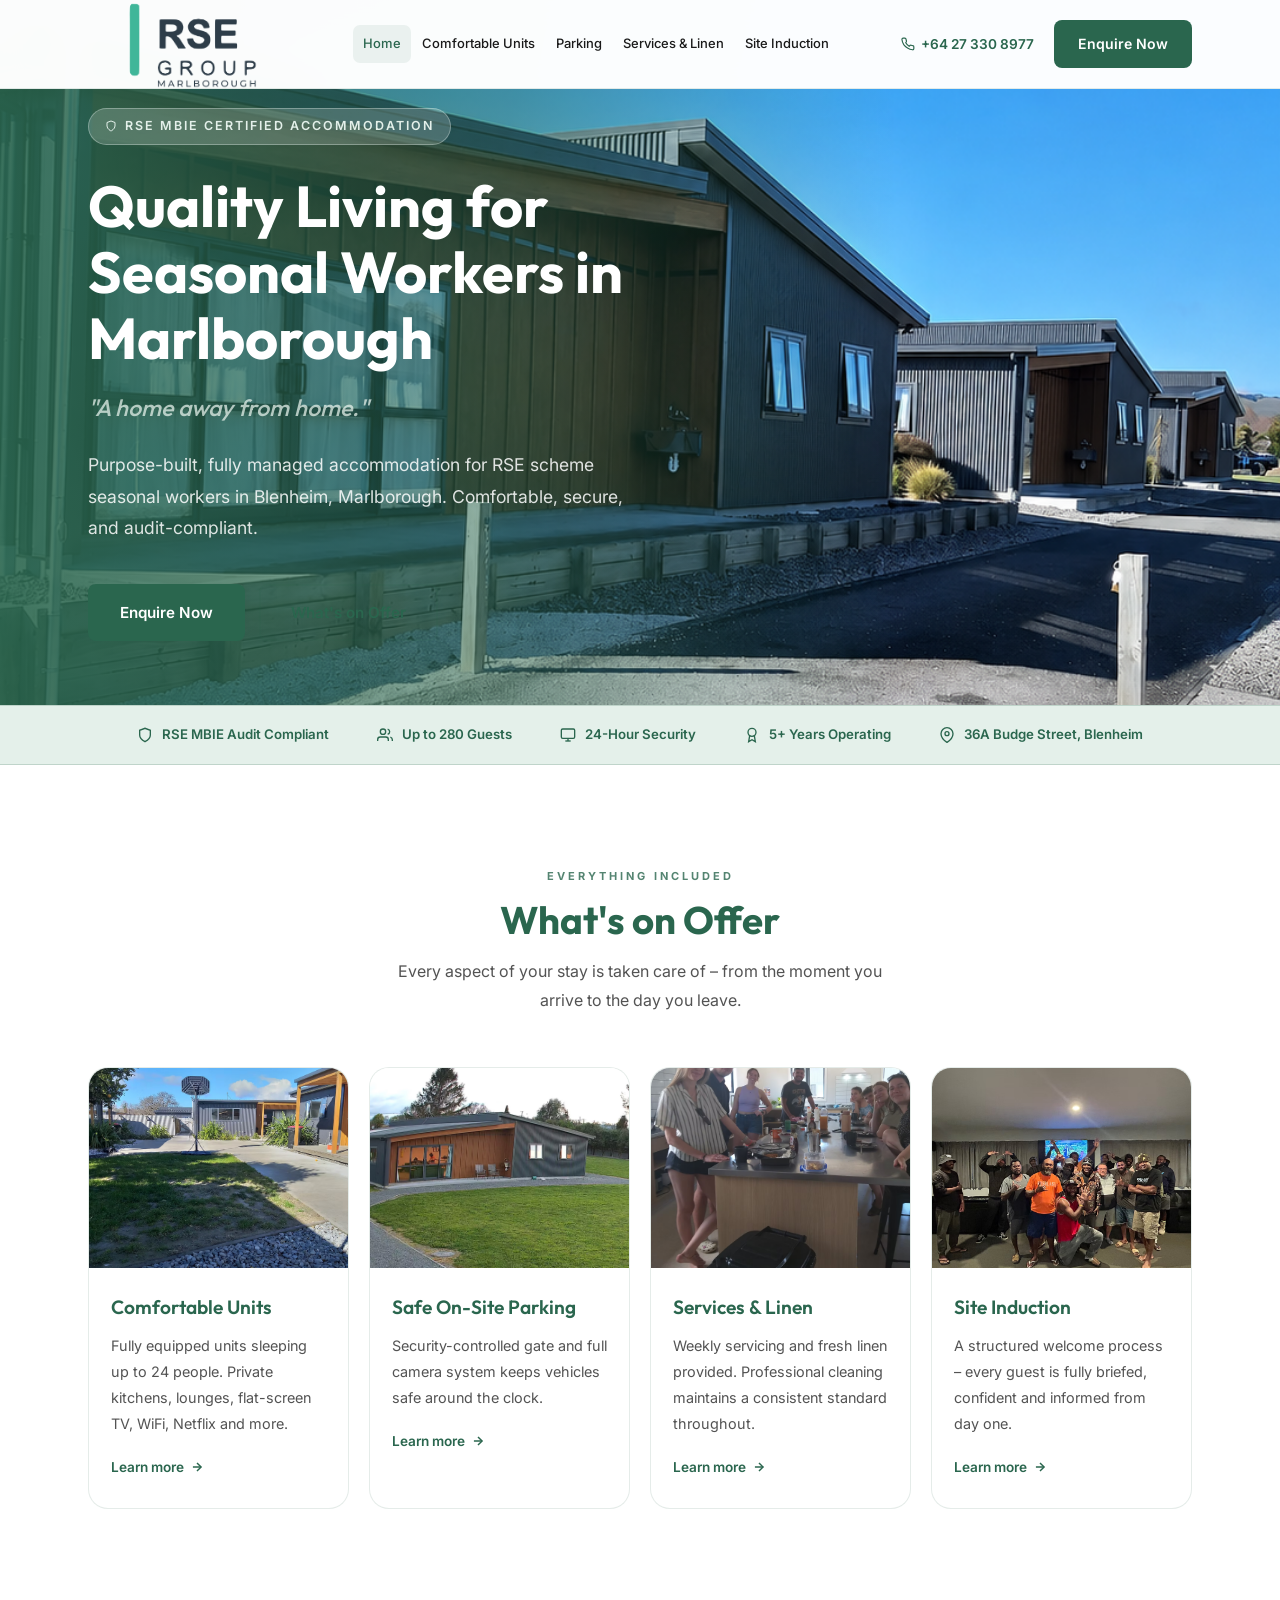
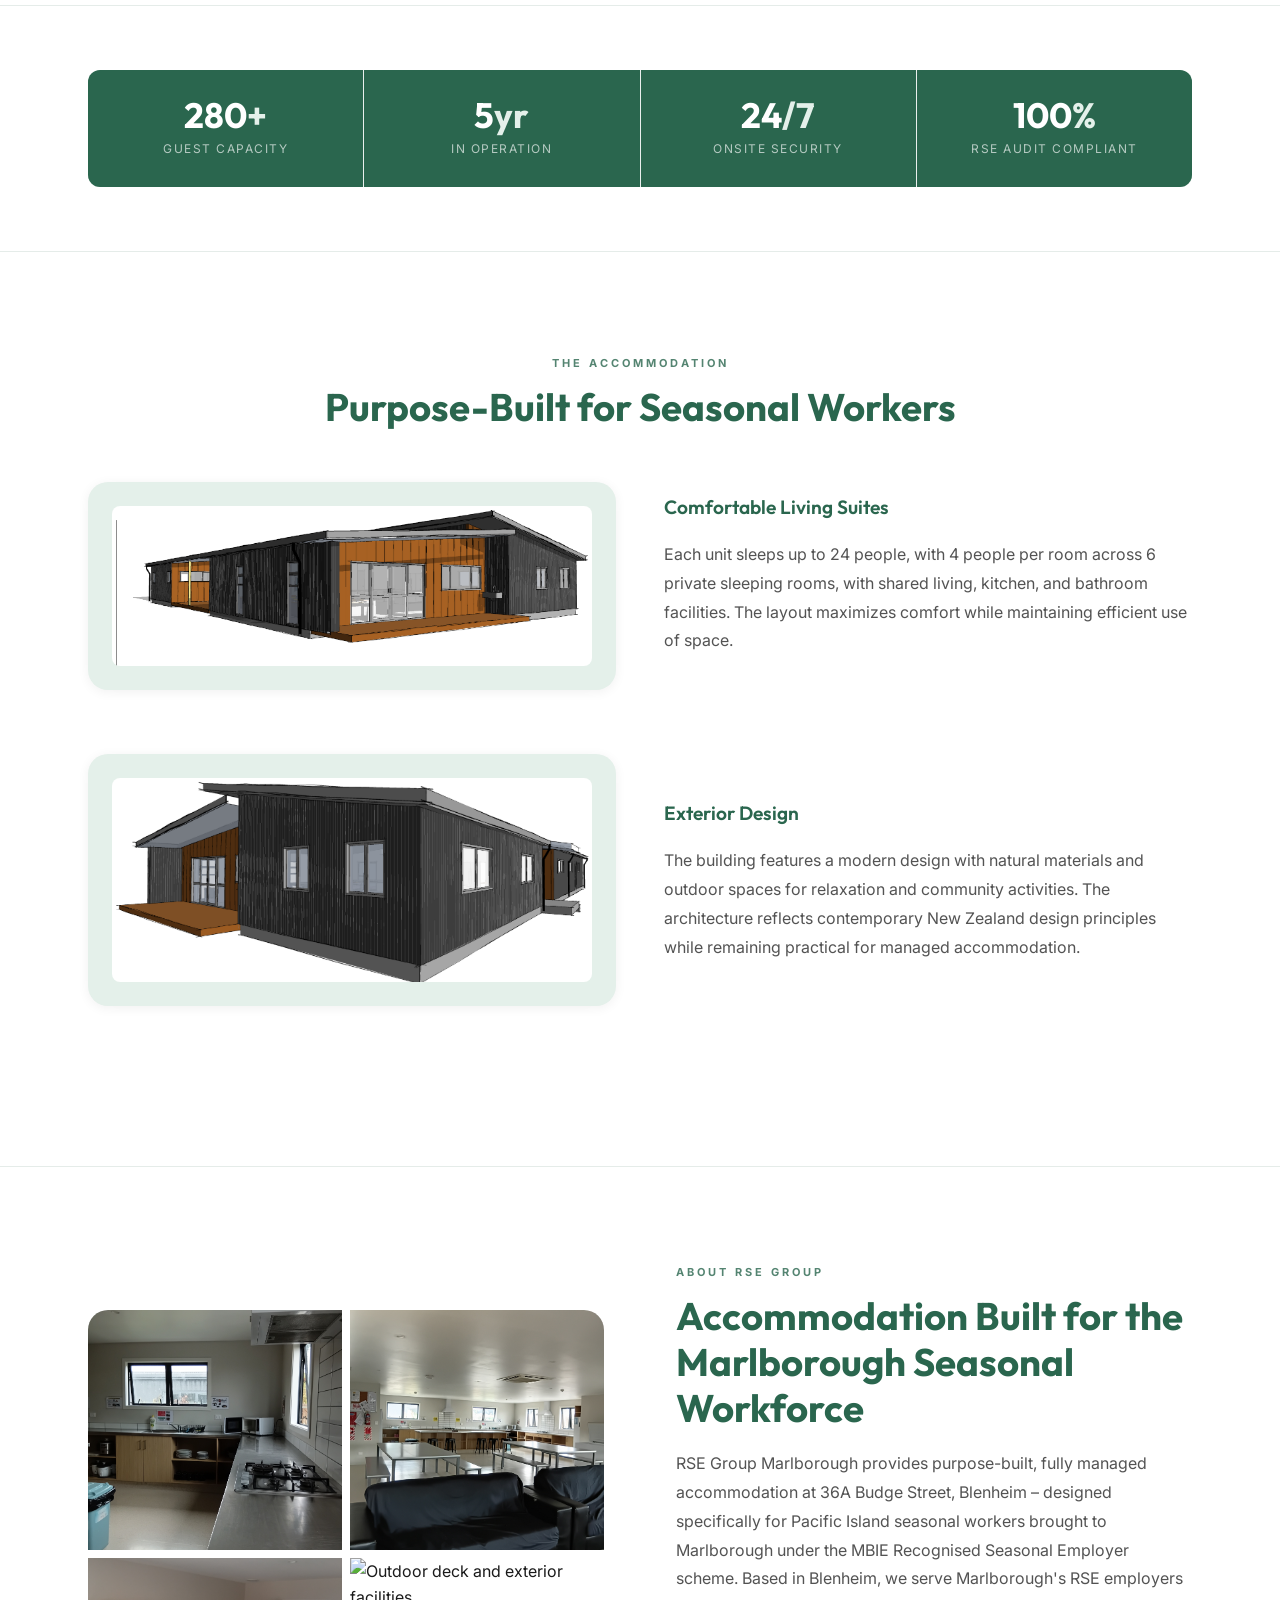
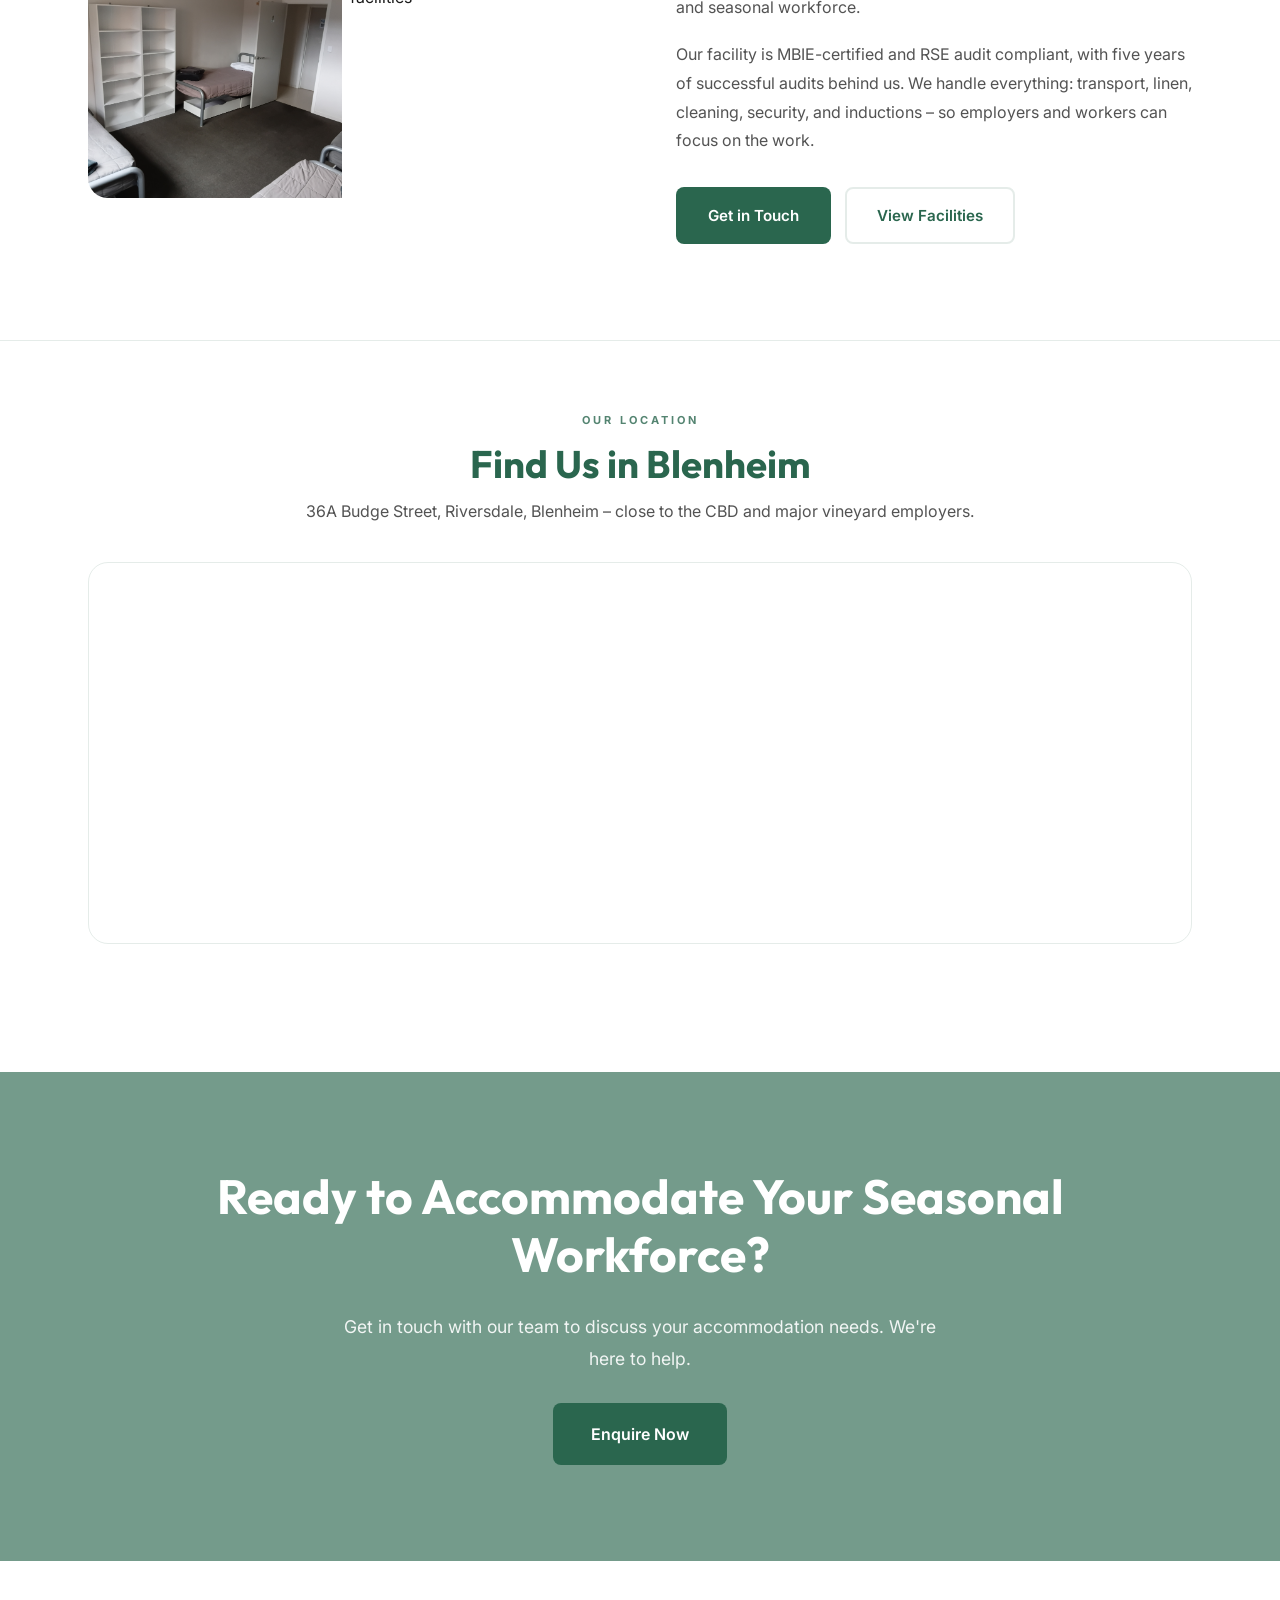
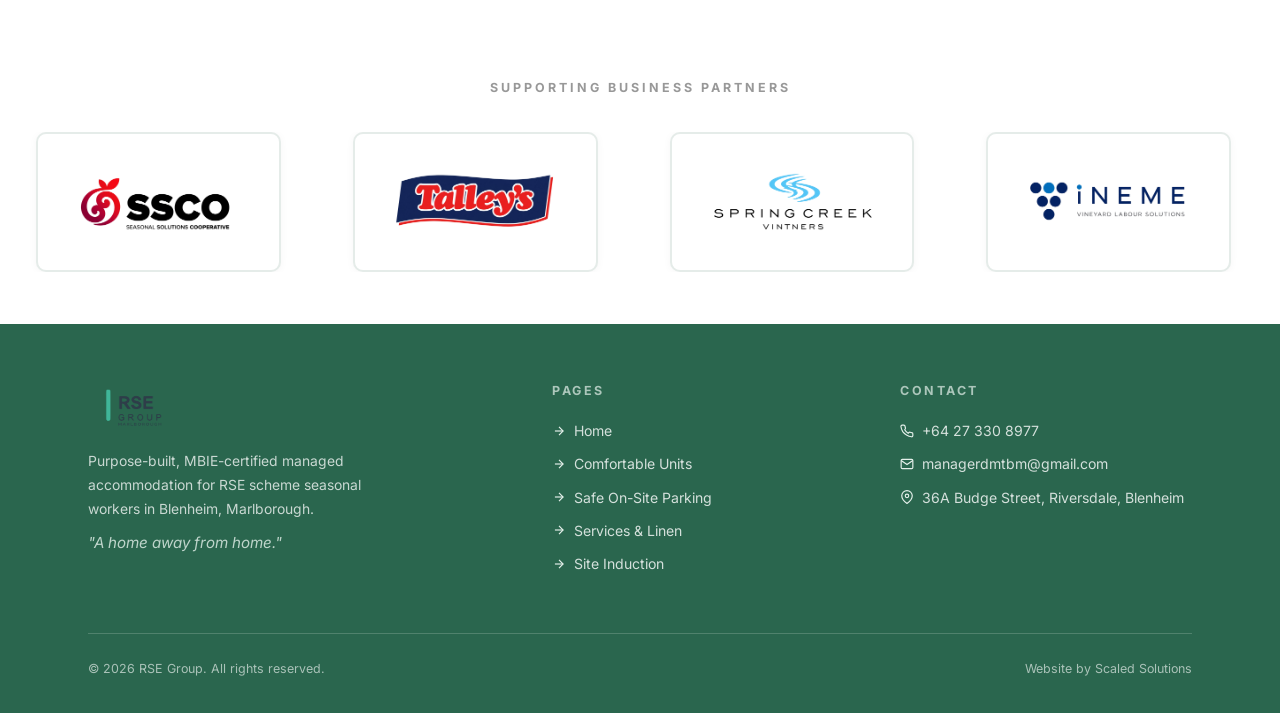
==== commit 71a35c83: "fix: remove all remaining pale yellow/cream text colors and clean up em dashes - Remove all inline r" ====
--- a/index.html
+++ b/index.html
@@ -3,7 +3,7 @@
 <head>
   <meta charset="UTF-8" />
   <meta name="viewport" content="width=device-width, initial-scale=1.0" />
-  <title>RSE Group Marlborough — Seasonal Worker Accommodation in Blenheim</title>
+  <title>RSE Group Marlborough – Seasonal Worker Accommodation in Blenheim</title>
   <meta name="description" content="RSE Group Marlborough provides MBIE-certified managed accommodation for up to 280 RSE seasonal workers in Blenheim, Marlborough. Quality housing for seasonal workers in the Marlborough region." />
   <meta property="og:image" content="https://rse-group-demo.vercel.app/assets/images/RSE_Blenheim_render_front.png" />
   <meta property="og:image:alt" content="RSE Blenheim accommodation, exterior render" />
@@ -165,7 +165,7 @@
     <div class="text-center mb-24" style="margin-bottom:52px;">
       <div class="eyebrow">Everything Included</div>
       <h2>What's on Offer</h2>
-      <p style="max-width:520px;margin:14px auto 0;">Every aspect of your stay is taken care of — from the moment you arrive to the day you leave.</p>
+      <p style="max-width:520px;margin:14px auto 0;">Every aspect of your stay is taken care of – from the moment you arrive to the day you leave.</p>
     </div>
     <div class="offer-grid">
       <a href="units.html" class="card" style="padding:0;overflow:hidden;">
@@ -204,7 +204,7 @@
         </div>
         <div style="padding:24px 22px 28px;">
           <h3>Site Induction</h3>
-          <p style="margin:8px 0 16px;">A structured welcome process — every guest is fully briefed, confident and informed from day one.</p>
+          <p style="margin:8px 0 16px;">A structured welcome process – every guest is fully briefed, confident and informed from day one.</p>
           <span class="card-link">Learn more <svg width="14" height="14" viewBox="0 0 24 24" fill="none" stroke="currentColor" stroke-width="2.5"><line x1="5" y1="12" x2="19" y2="12"/><polyline points="12 5 19 12 12 19"/></svg></span>
         </div>
       </a>
@@ -283,8 +283,8 @@
       <div class="feature-content">
         <span class="eyebrow">About RSE Group</span>
         <h2>Accommodation Built for the Marlborough Seasonal Workforce</h2>
-        <p>RSE Group Marlborough provides purpose-built, fully managed accommodation at 36A Budge Street, Blenheim — designed specifically for Pacific Island seasonal workers brought to Marlborough under the MBIE Recognised Seasonal Employer scheme. Based in Blenheim, we serve Marlborough's RSE employers and seasonal workforce.</p>
-        <p>Our facility is MBIE-certified and RSE audit compliant, with five years of successful audits behind us. We handle everything: transport, linen, cleaning, security, and inductions — so employers and workers can focus on the work.</p>
+        <p>RSE Group Marlborough provides purpose-built, fully managed accommodation at 36A Budge Street, Blenheim – designed specifically for Pacific Island seasonal workers brought to Marlborough under the MBIE Recognised Seasonal Employer scheme. Based in Blenheim, we serve Marlborough's RSE employers and seasonal workforce.</p>
+        <p>Our facility is MBIE-certified and RSE audit compliant, with five years of successful audits behind us. We handle everything: transport, linen, cleaning, security, and inductions – so employers and workers can focus on the work.</p>
         <div style="margin-top:32px;display:flex;gap:14px;flex-wrap:wrap;">
           <a href="mailto:managerdmtbm@gmail.com" class="btn btn-orange">Get in Touch</a>
           <a href="units.html" class="btn btn-outline-cream">View Facilities</a>
@@ -302,7 +302,7 @@
     <div class="text-center" style="margin-bottom:36px;">
       <div class="eyebrow">Our Location</div>
       <h2>Find Us in Blenheim</h2>
-      <p style="margin-top:10px;">36A Budge Street, Riversdale, Blenheim — close to the CBD and major vineyard employers.</p>
+      <p style="margin-top:10px;">36A Budge Street, Riversdale, Blenheim – close to the CBD and major vineyard employers.</p>
     </div>
     <div class="map-embed-wrap">
       <iframe
--- a/assets/style.css
+++ b/assets/style.css
@@ -102,17 +102,17 @@
 }
 .header-inner {
   display: flex; align-items: center; justify-content: space-between;
-  padding: 0px 0; gap: 24px;
-}
-.header-logo { display: flex; align-items: center; gap: 0; }
-.header-logo img { height: 48px; width: auto; object-fit: contain; }
+  padding: 0; gap: 20px; flex-wrap: nowrap; height: 88px; overflow: hidden;
+}
+.header-logo { display: flex; align-items: center; gap: 0; flex-shrink: 0; height: 100%; }
+.header-logo img { height: 120px; width: auto; object-fit: contain; }
 .header-logo-text {}
 .header-logo-text strong { display: block; font-family: var(--font-head); font-size: 1.1rem; font-weight: 700; color: var(--forest-green); letter-spacing: .5px; }
 .header-logo-text span { display: block; font-size: .72rem; color: rgba(42, 102, 78, .65); letter-spacing: 1.5px; text-transform: uppercase; margin-top: 1px; }
-.header-nav { display: flex; align-items: center; gap: 2px; }
+.header-nav { display: flex; align-items: center; gap: 1px; flex-wrap: nowrap; }
 .header-nav a {
-  padding: 8px 11px; border-radius: 7px;
-  font-size: .84rem; font-weight: 500; color: var(--text-dark);
+  padding: 8px 10px; border-radius: 7px;
+  font-size: .81rem; font-weight: 500; color: var(--text-dark);
   white-space: nowrap;
   transition: var(--transition);
 }
@@ -151,11 +151,11 @@
   .nav-toggle { display: flex; }
 }
 @media(max-width:900px) {
-  .header-logo img { height: 44px; }
+  .header-logo img { height: 108px; }
 }
 @media(max-width:480px) {
   .header-cta { display: none; }
-  .header-logo img { height: 40px; }
+  .header-logo img { height: 100px; }
 }
 
 /* ── BREADCRUMB ── */
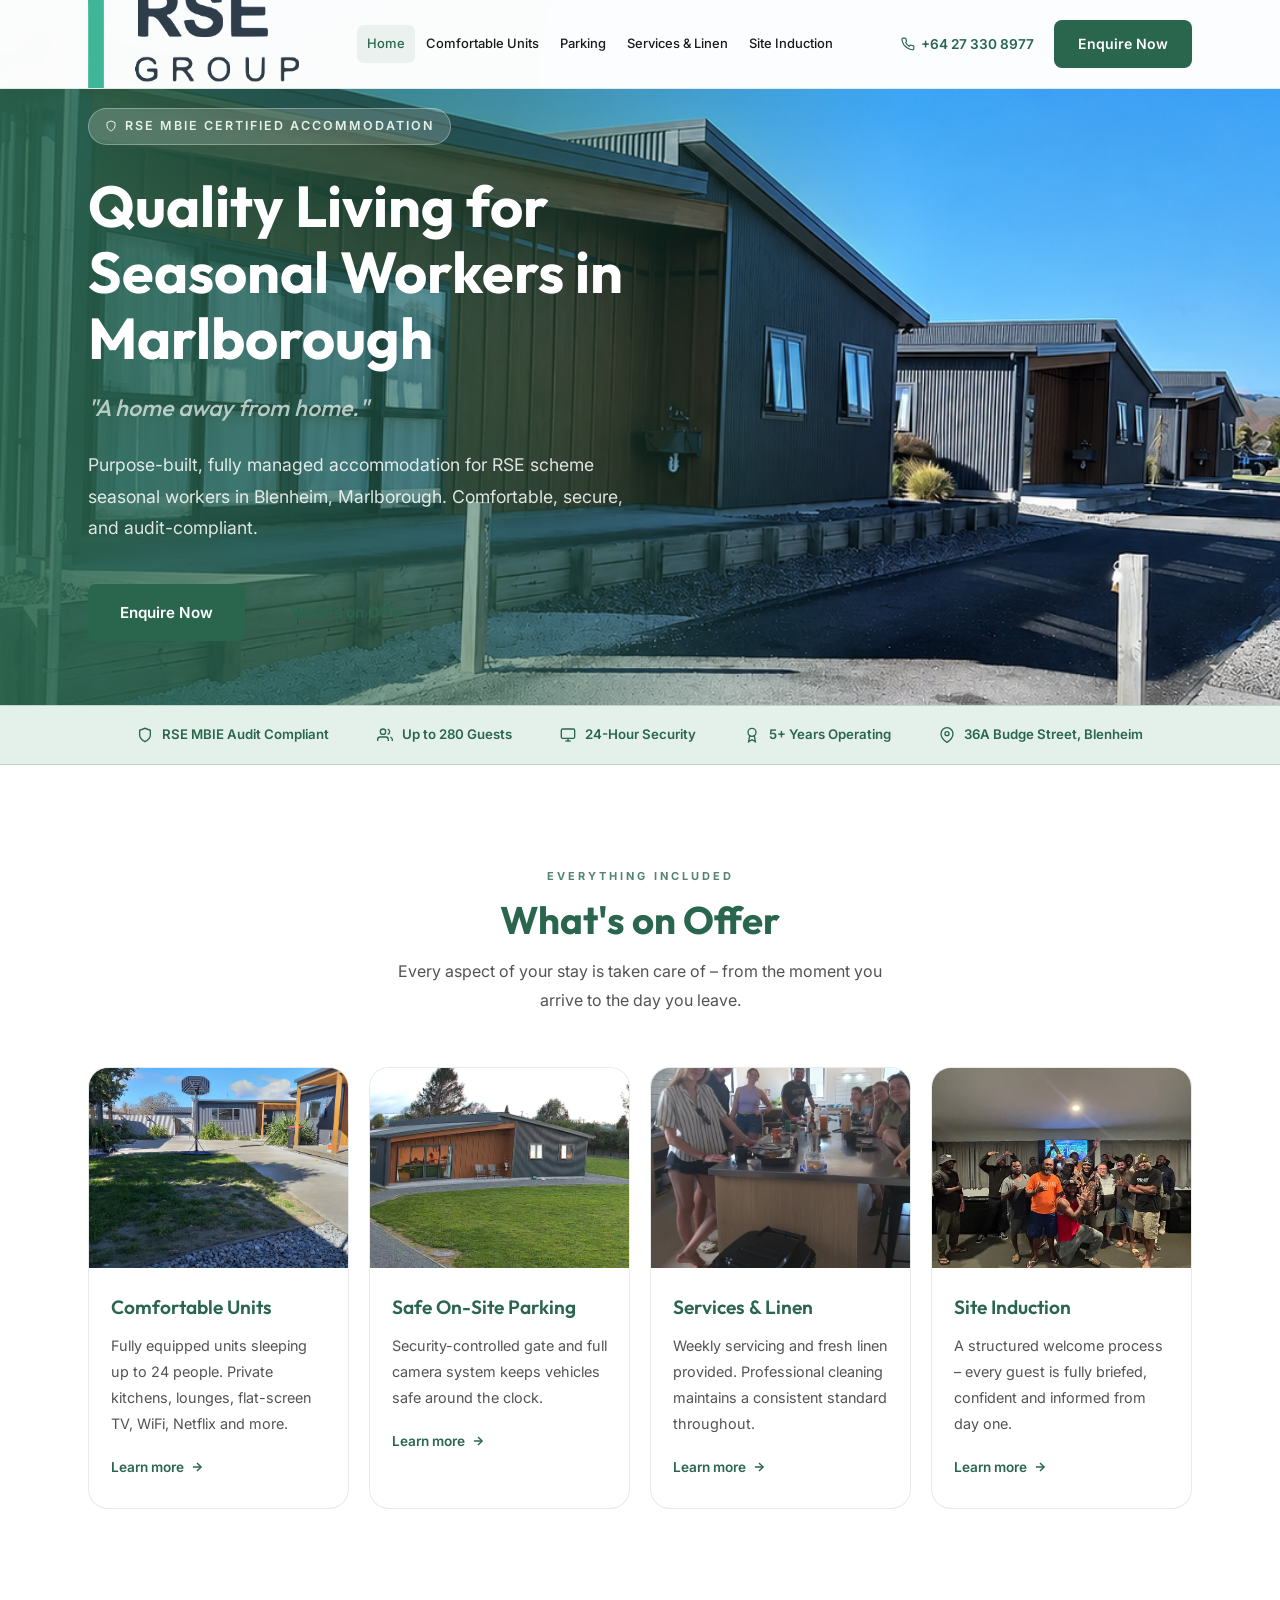
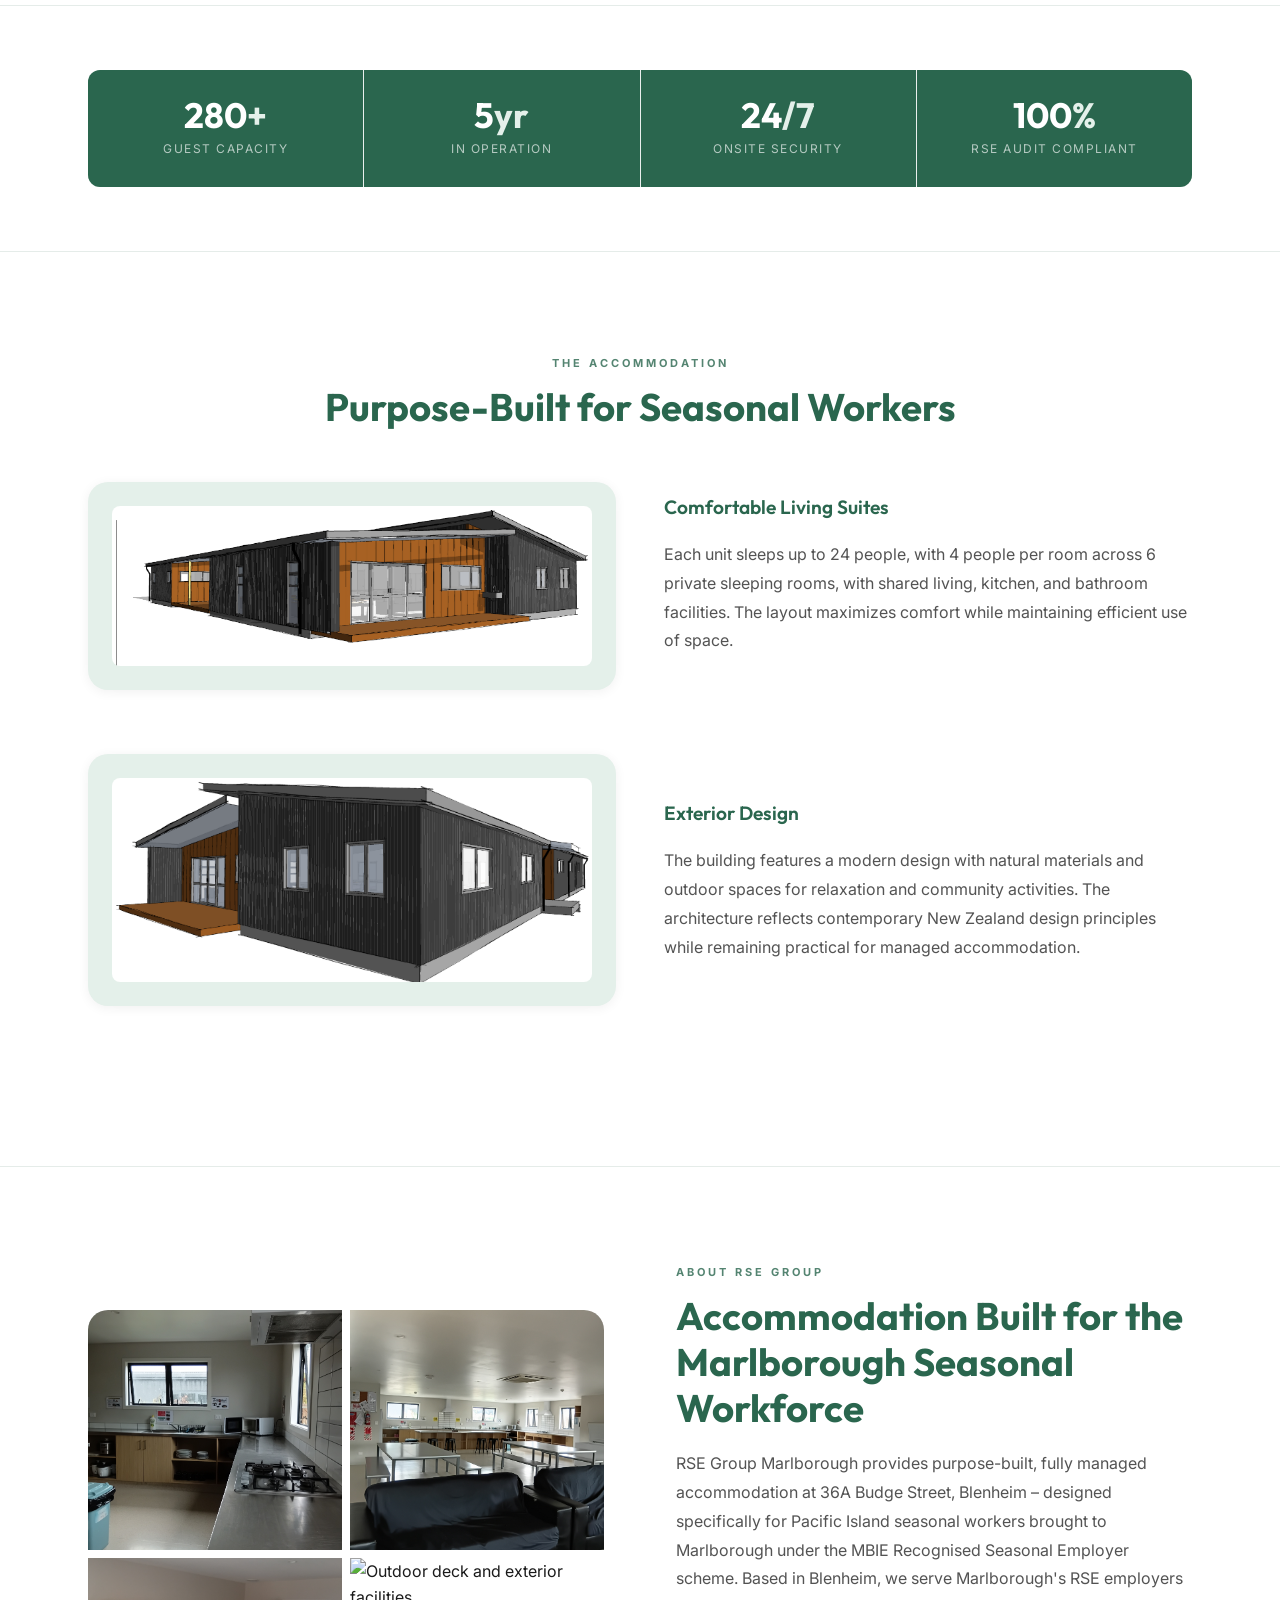
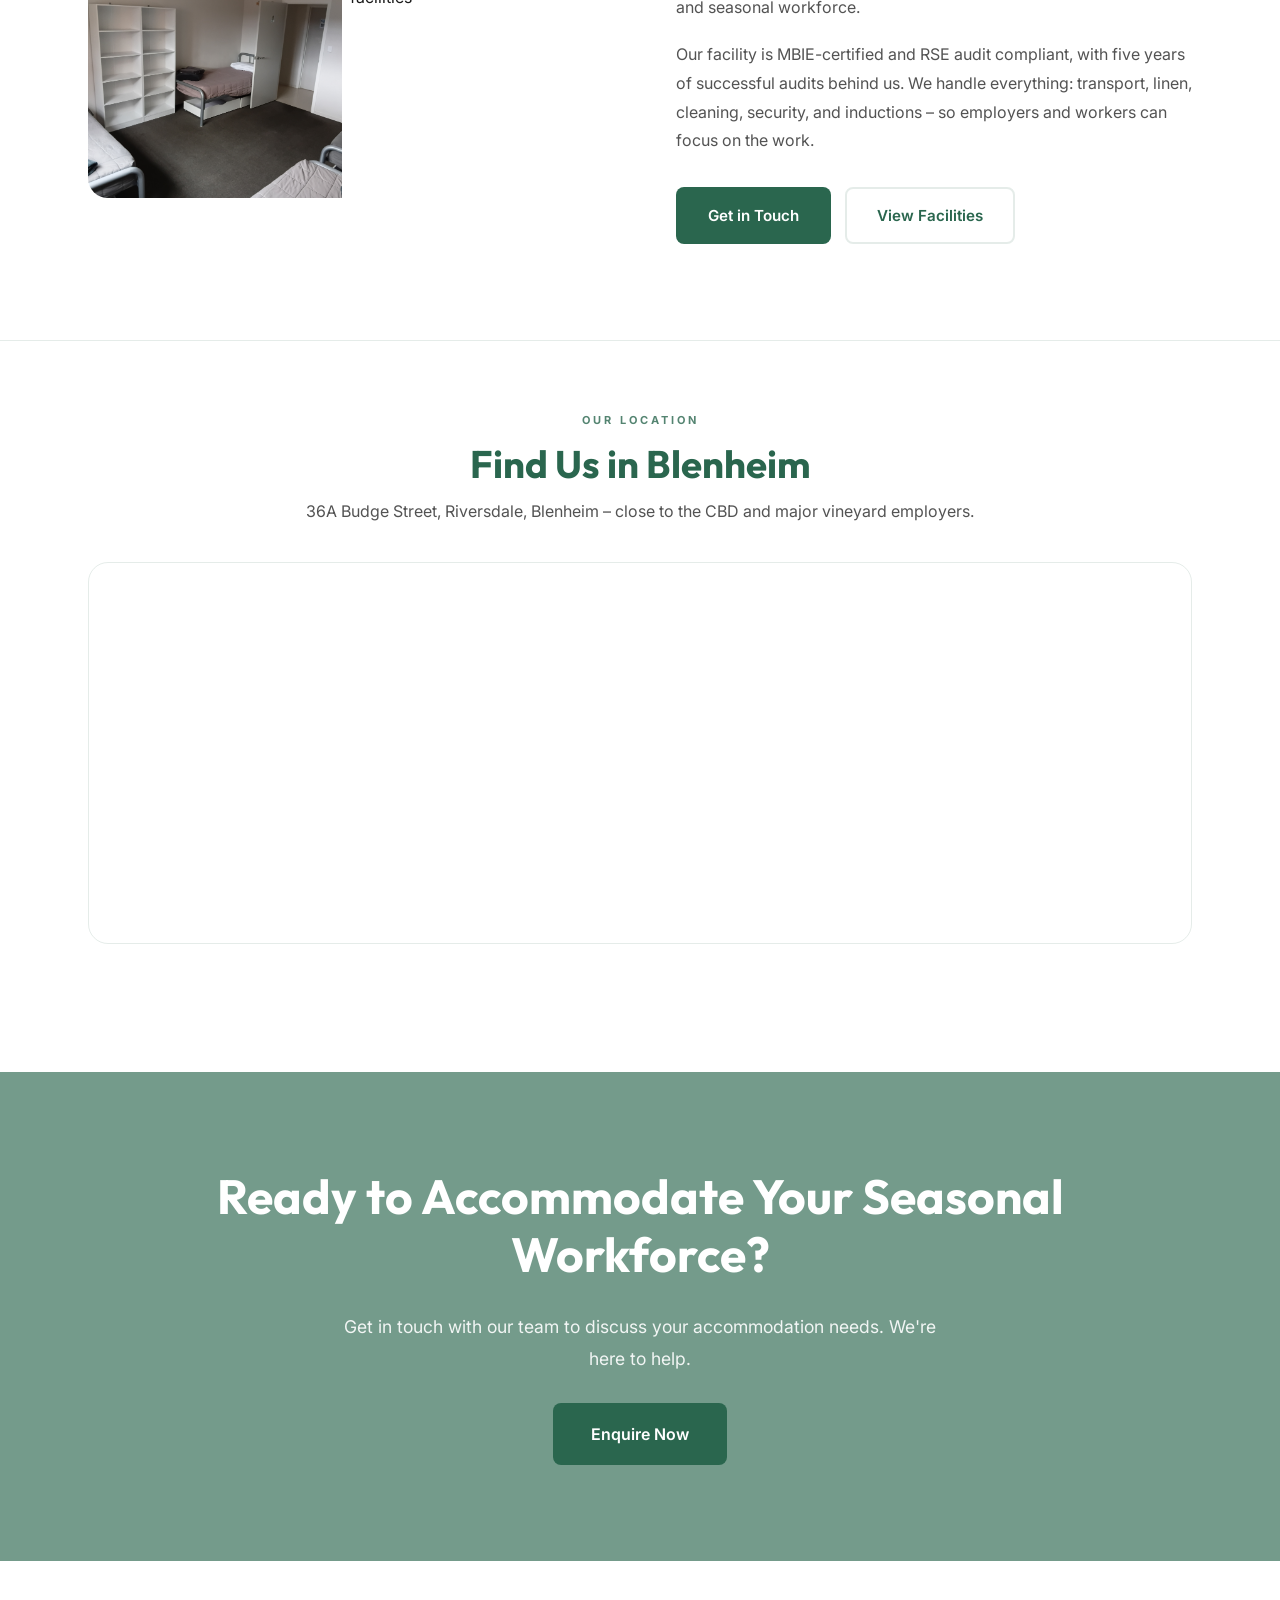
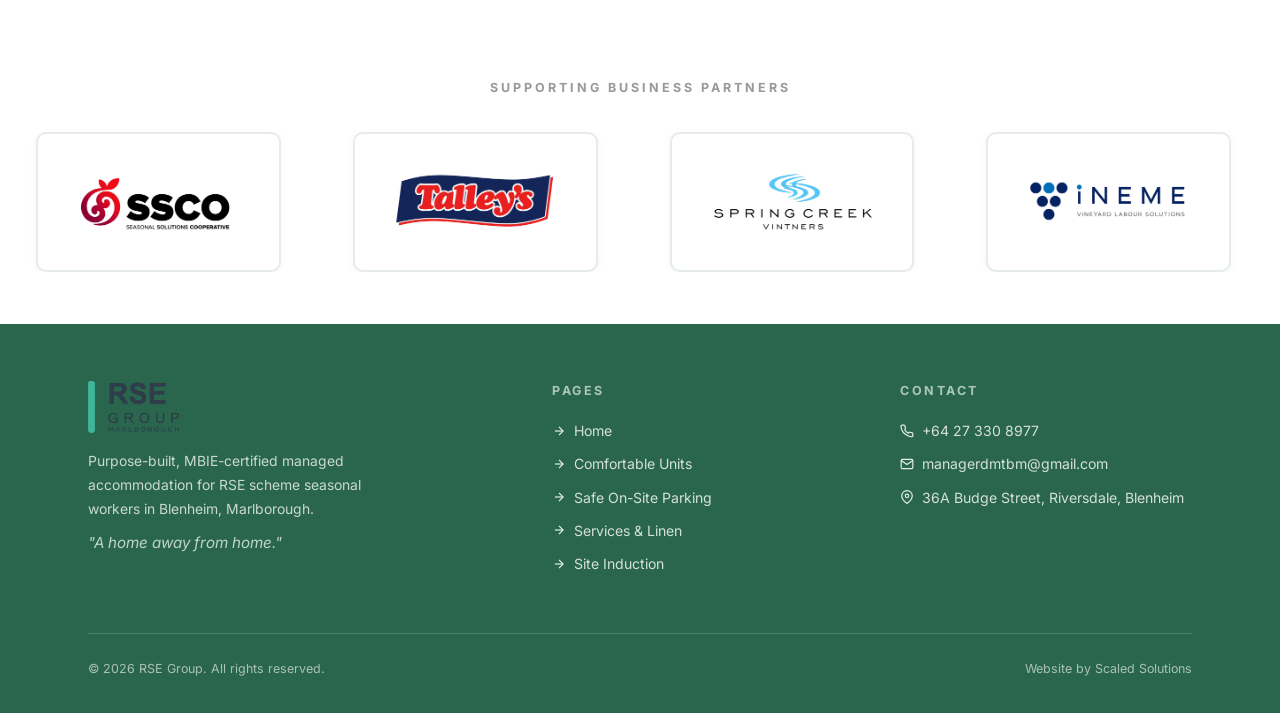
==== commit cea991b6: "feat: replace logo with New.alt.logo - Copy New.alt.logo (PNG format) to assets/images/ - Replace al" ====
--- a/index.html
+++ b/index.html
@@ -78,7 +78,7 @@
   <div class="container">
     <div class="header-inner">
       <a href="index.html" class="header-logo">
-        <img src="assets/images/RSE_Group_Marlborough_logo_padded.png" alt="RSE Group Marlborough" />
+        <img src="assets/images/New.alt.logo" alt="RSE Group Marlborough" />
       </a>
       <nav class="header-nav">
         <a href="index.html" class="active">Home</a>
@@ -367,7 +367,7 @@
   <div class="container">
     <div class="contact-footer-grid">
       <div class="footer-brand">
-        <img src="assets/images/RSE_Group_Marlborough_logo_padded.png" alt="RSE Group Marlborough" />
+        <img src="assets/images/New.alt.logo" alt="RSE Group Marlborough" />
         <p>Purpose-built, MBIE-certified managed accommodation for RSE scheme seasonal workers in Blenheim, Marlborough.</p>
         <span class="footer-tagline">"A home away from home."</span>
       </div>
--- a/assets/style.css
+++ b/assets/style.css
@@ -463,7 +463,7 @@
 }
 
 /* ── PARKING PANORAMIC HERO ── */
-.parking-hero-img { padding-top: 84px; background: var(--forest-green); overflow: hidden; }
+.parking-hero-img { padding-top: 0; background: transparent; overflow: hidden; }
 .parking-hero-img img { width: 100%; height: auto; display: block; }
 .parking-hero-text { padding: 48px 0 60px; }
 
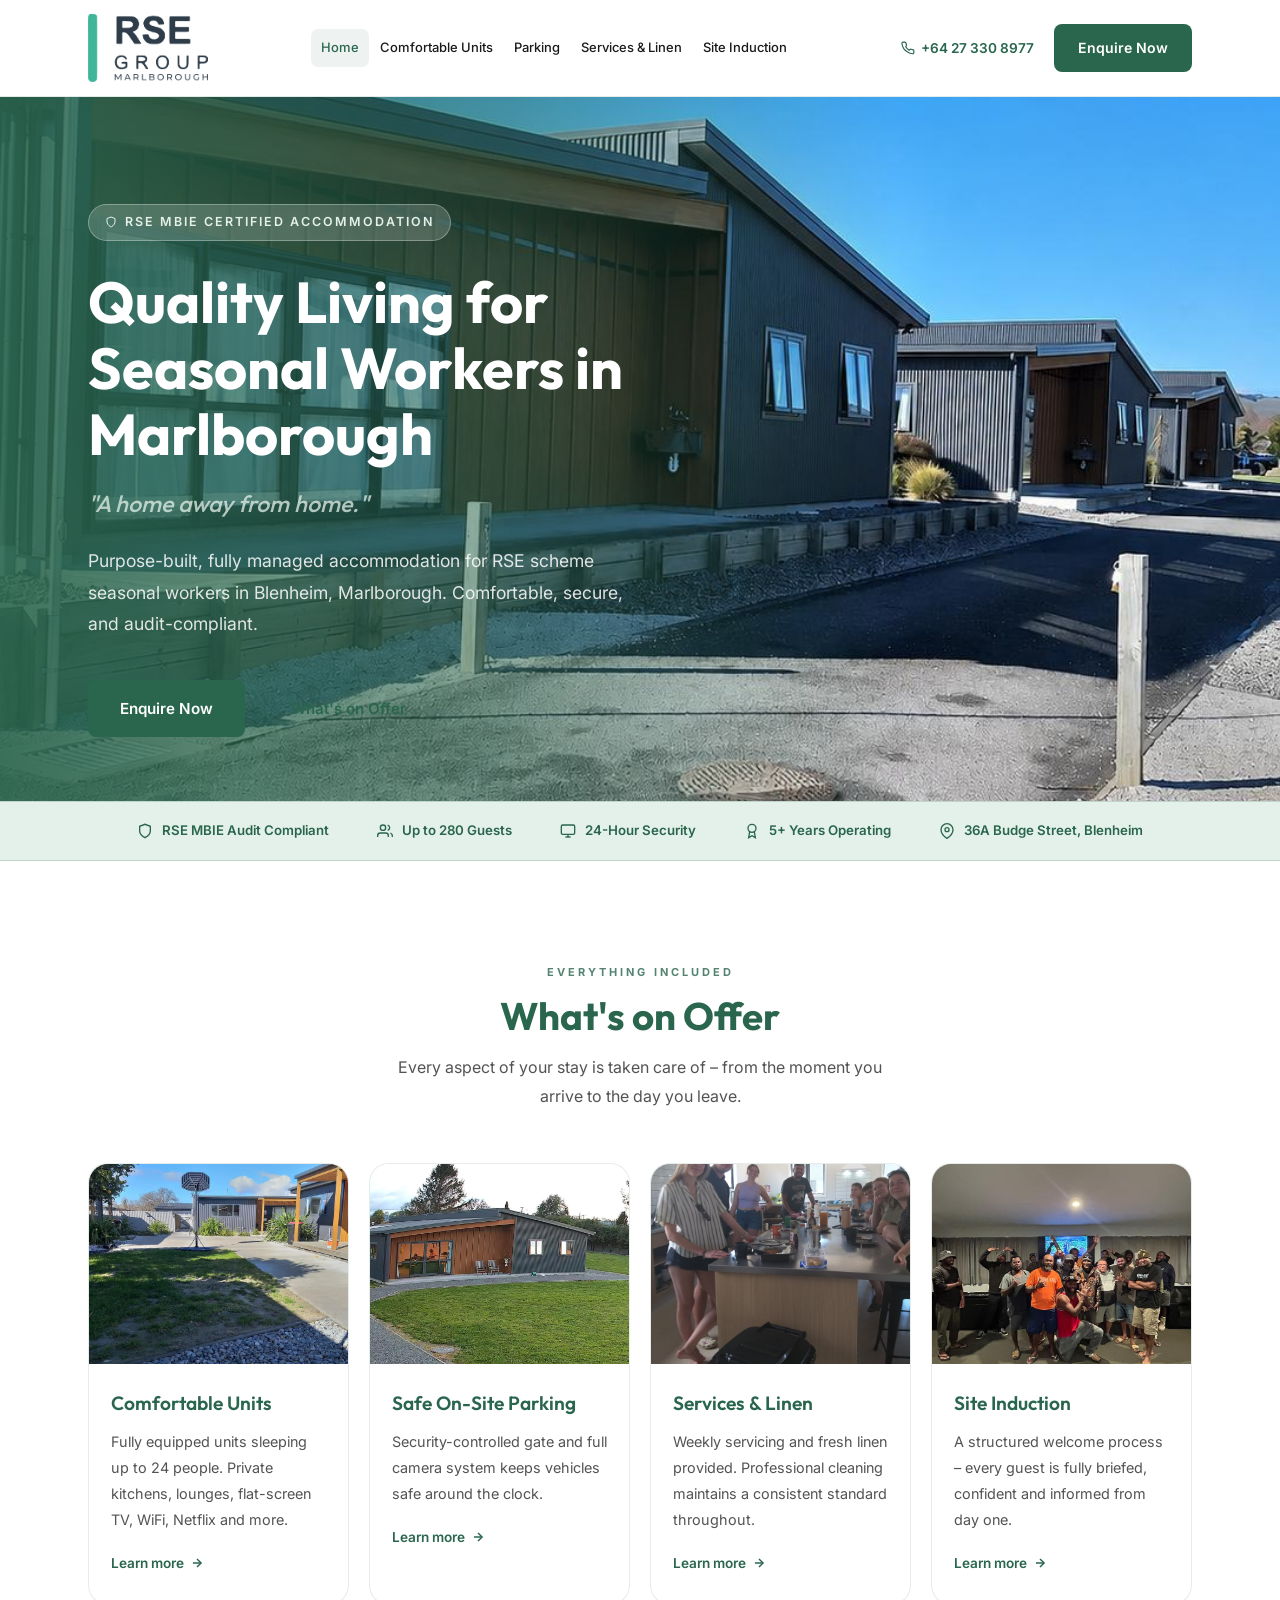
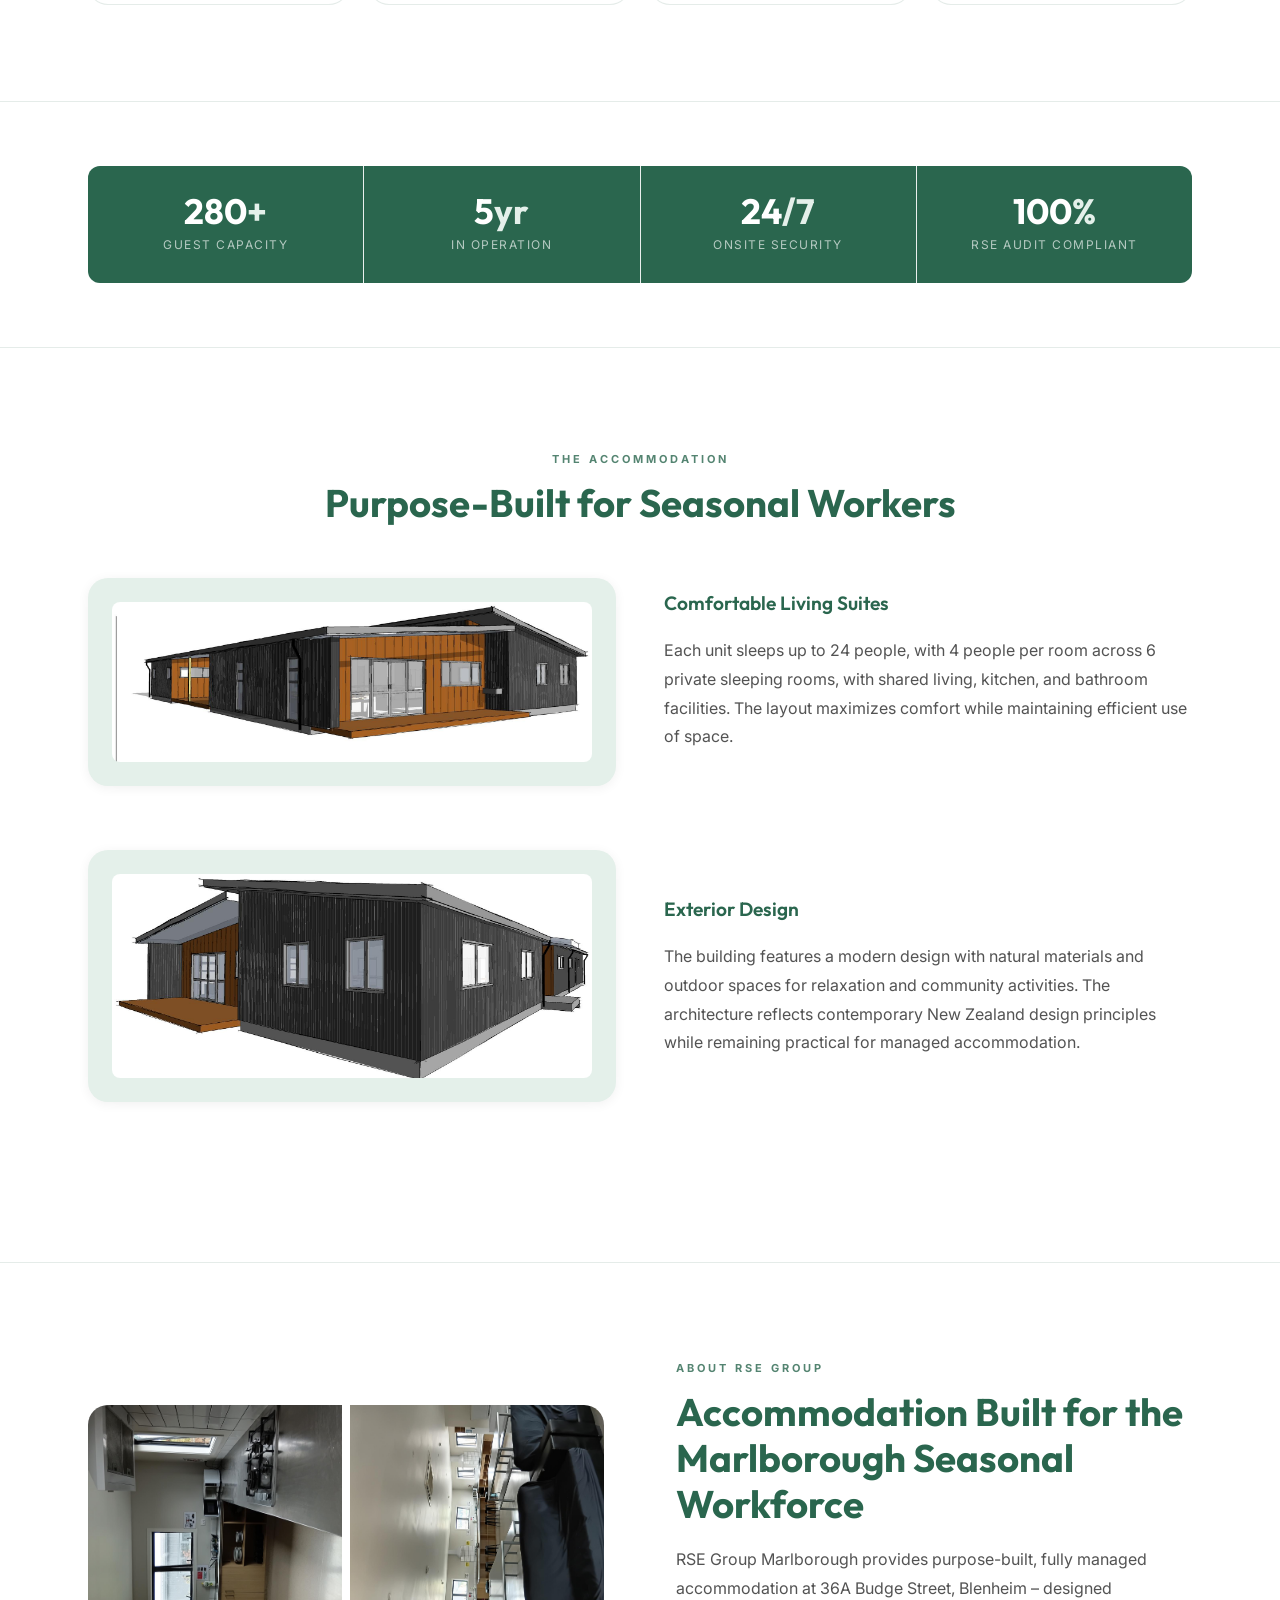
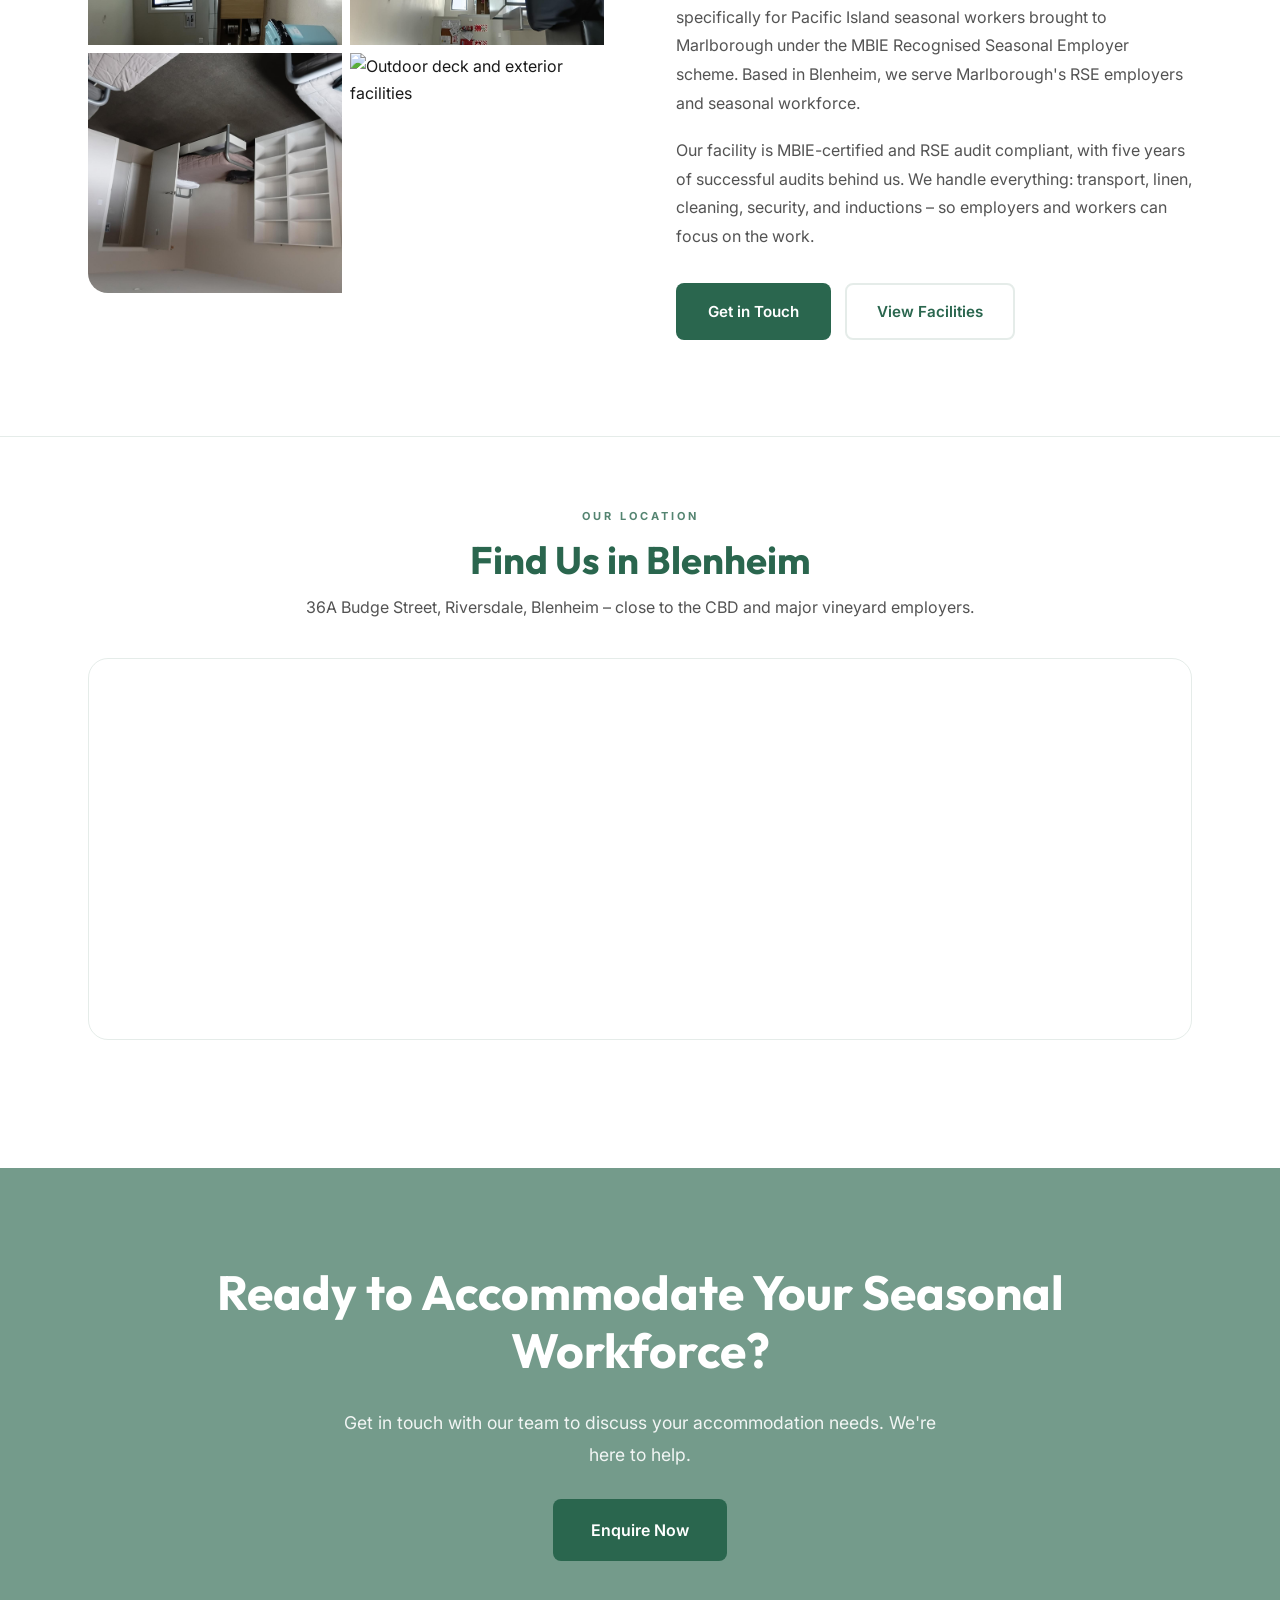
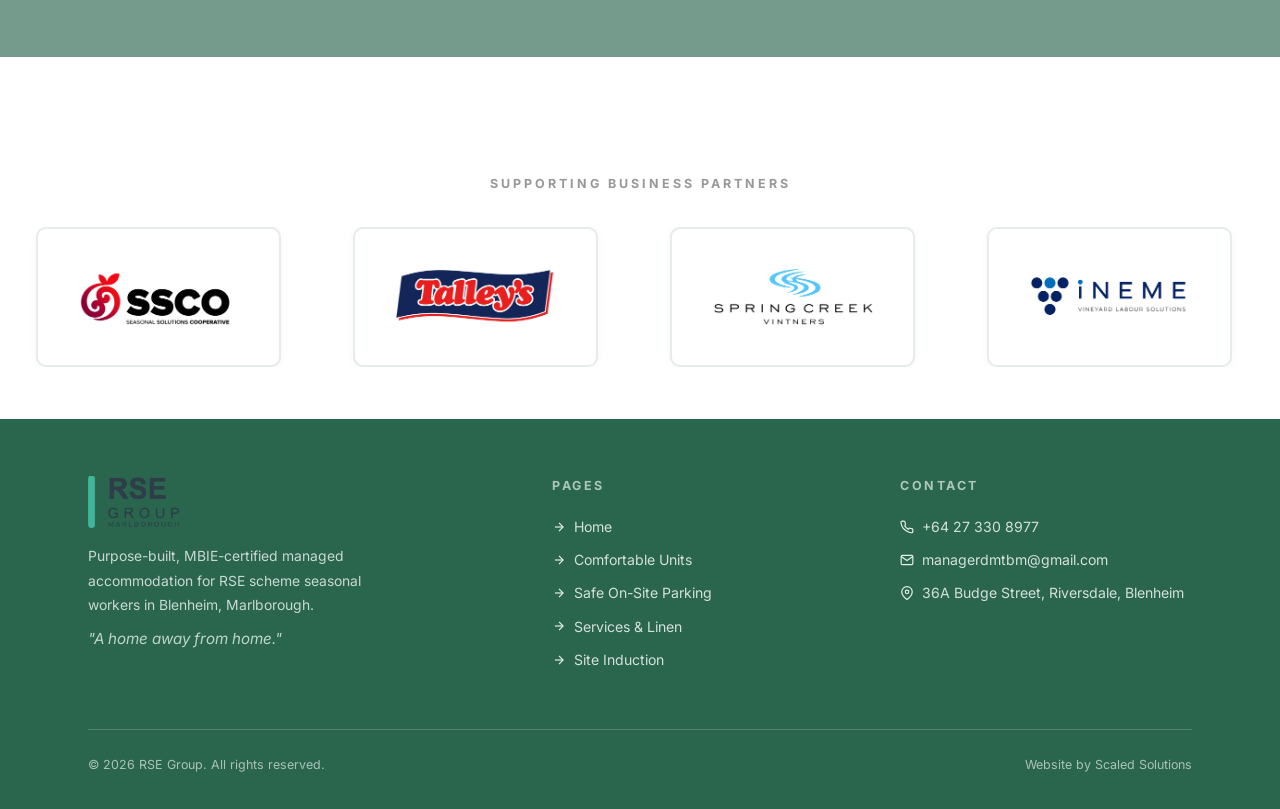
==== commit d89a2ed2: "perf: aggressive image optimization — 87% size reduction Image optimization: - Compressed all JPG fi" ====
--- a/index.html
+++ b/index.html
@@ -5,7 +5,7 @@
   <meta name="viewport" content="width=device-width, initial-scale=1.0" />
   <title>RSE Group Marlborough – Seasonal Worker Accommodation in Blenheim</title>
   <meta name="description" content="RSE Group Marlborough provides MBIE-certified managed accommodation for up to 280 RSE seasonal workers in Blenheim, Marlborough. Quality housing for seasonal workers in the Marlborough region." />
-  <meta property="og:image" content="https://rse-group-demo.vercel.app/assets/images/RSE_Blenheim_render_front.png" />
+  <meta property="og:image" content="https://rse-group-demo.vercel.app/assets/images/RSE_Blenheim_render_front.jpg" />
   <meta property="og:image:alt" content="RSE Blenheim accommodation, exterior render" />
   <meta property="og:type" content="website" />
   <link rel="preconnect" href="https://fonts.googleapis.com" />
@@ -22,7 +22,7 @@
     /* HOME-SPECIFIC */
     .hero {
       padding: 108px 0 64px;
-      background-image: linear-gradient(90deg, rgba(42,102,78,0.9) 0%, rgba(42,102,78,0.5) 40%, transparent 70%), url('assets/images/4kheroimage.png');
+      background-image: linear-gradient(90deg, rgba(42,102,78,0.9) 0%, rgba(42,102,78,0.5) 40%, transparent 70%), url('assets/images/4kheroimage.jpg');
       background-position: center;
       background-size: cover;
       background-repeat: no-repeat;
@@ -249,7 +249,7 @@
     </div>
     <div style="display:grid;grid-template-columns:1fr 1fr;gap:48px;align-items:center;margin-bottom:64px;">
       <div class="build-image-container">
-        <img loading="lazy" src="assets/images/RSE_Blenheim_render_front.png" alt="RSE Blenheim accommodation, front view architectural render" />
+        <img loading="lazy" src="assets/images/RSE_Blenheim_render_front.jpg" alt="RSE Blenheim accommodation, front view architectural render" />
       </div>
       <div class="build-content">
         <h3 style="margin-bottom:16px;">Comfortable Living Suites</h3>
@@ -262,7 +262,7 @@
         <p>The building features a modern design with natural materials and outdoor spaces for relaxation and community activities. The architecture reflects contemporary New Zealand design principles while remaining practical for managed accommodation.</p>
       </div>
       <div class="build-image-container" style="order:1;">
-        <img loading="lazy" src="assets/images/RSE_Blenheim_render_rear.png" alt="RSE Blenheim accommodation, rear exterior render" />
+        <img loading="lazy" src="assets/images/RSE_Blenheim_render_rear.jpg" alt="RSE Blenheim accommodation, rear exterior render" />
       </div>
     </div>
   </div>
--- a/assets/style.css
+++ b/assets/style.css
@@ -32,6 +32,13 @@
   color: var(--text-dark);
   line-height: 1.65;
   overflow-x: hidden;
+  padding-top: 96px;
+}
+@media(max-width:900px) {
+  body { padding-top: 88px; }
+}
+@media(max-width:480px) {
+  body { padding-top: 84px; }
 }
 a { color: inherit; text-decoration: none; }
 img { display: block; max-width: 100%; }
@@ -102,10 +109,10 @@
 }
 .header-inner {
   display: flex; align-items: center; justify-content: space-between;
-  padding: 0; gap: 20px; flex-wrap: nowrap; height: 88px; overflow: hidden;
-}
-.header-logo { display: flex; align-items: center; gap: 0; flex-shrink: 0; height: 100%; }
-.header-logo img { height: 120px; width: auto; object-fit: contain; }
+  padding: 14px 0; gap: 20px; flex-wrap: nowrap;
+}
+.header-logo { display: flex; align-items: center; gap: 0; flex-shrink: 0; }
+.header-logo img { height: 68px; width: auto; object-fit: contain; }
 .header-logo-text {}
 .header-logo-text strong { display: block; font-family: var(--font-head); font-size: 1.1rem; font-weight: 700; color: var(--forest-green); letter-spacing: .5px; }
 .header-logo-text span { display: block; font-size: .72rem; color: rgba(42, 102, 78, .65); letter-spacing: 1.5px; text-transform: uppercase; margin-top: 1px; }
@@ -151,11 +158,11 @@
   .nav-toggle { display: flex; }
 }
 @media(max-width:900px) {
-  .header-logo img { height: 108px; }
+  .header-logo img { height: 60px; }
 }
 @media(max-width:480px) {
   .header-cta { display: none; }
-  .header-logo img { height: 100px; }
+  .header-logo img { height: 56px; }
 }
 
 /* ── BREADCRUMB ── */
@@ -189,11 +196,13 @@
 .page-hero-tag {
   display: inline-flex; align-items: center; gap: 7px;
   background: var(--mint);
-  border: 1px solid rgba(42, 102, 78, .25);
+  border: 1px solid rgba(42, 102, 78, .3);
   color: var(--forest-green); font-size: .8rem; font-weight: 600; letter-spacing: 1px;
-  padding: 6px 14px; border-radius: 99px; margin-bottom: 28px; text-transform: uppercase;
-}
-.page-hero-tag svg { width: 13px; height: 13px; color: var(--forest-green); }
+  padding: 8px 16px; border-radius: 99px; margin-bottom: 28px; text-transform: uppercase;
+  backdrop-filter: blur(6px);
+  box-shadow: 0 2px 8px rgba(0,0,0,.08);
+}
+.page-hero-tag svg { width: 13px; height: 13px; color: var(--forest-green); flex-shrink: 0; }
 
 /* ── CARDS ── */
 .card {
